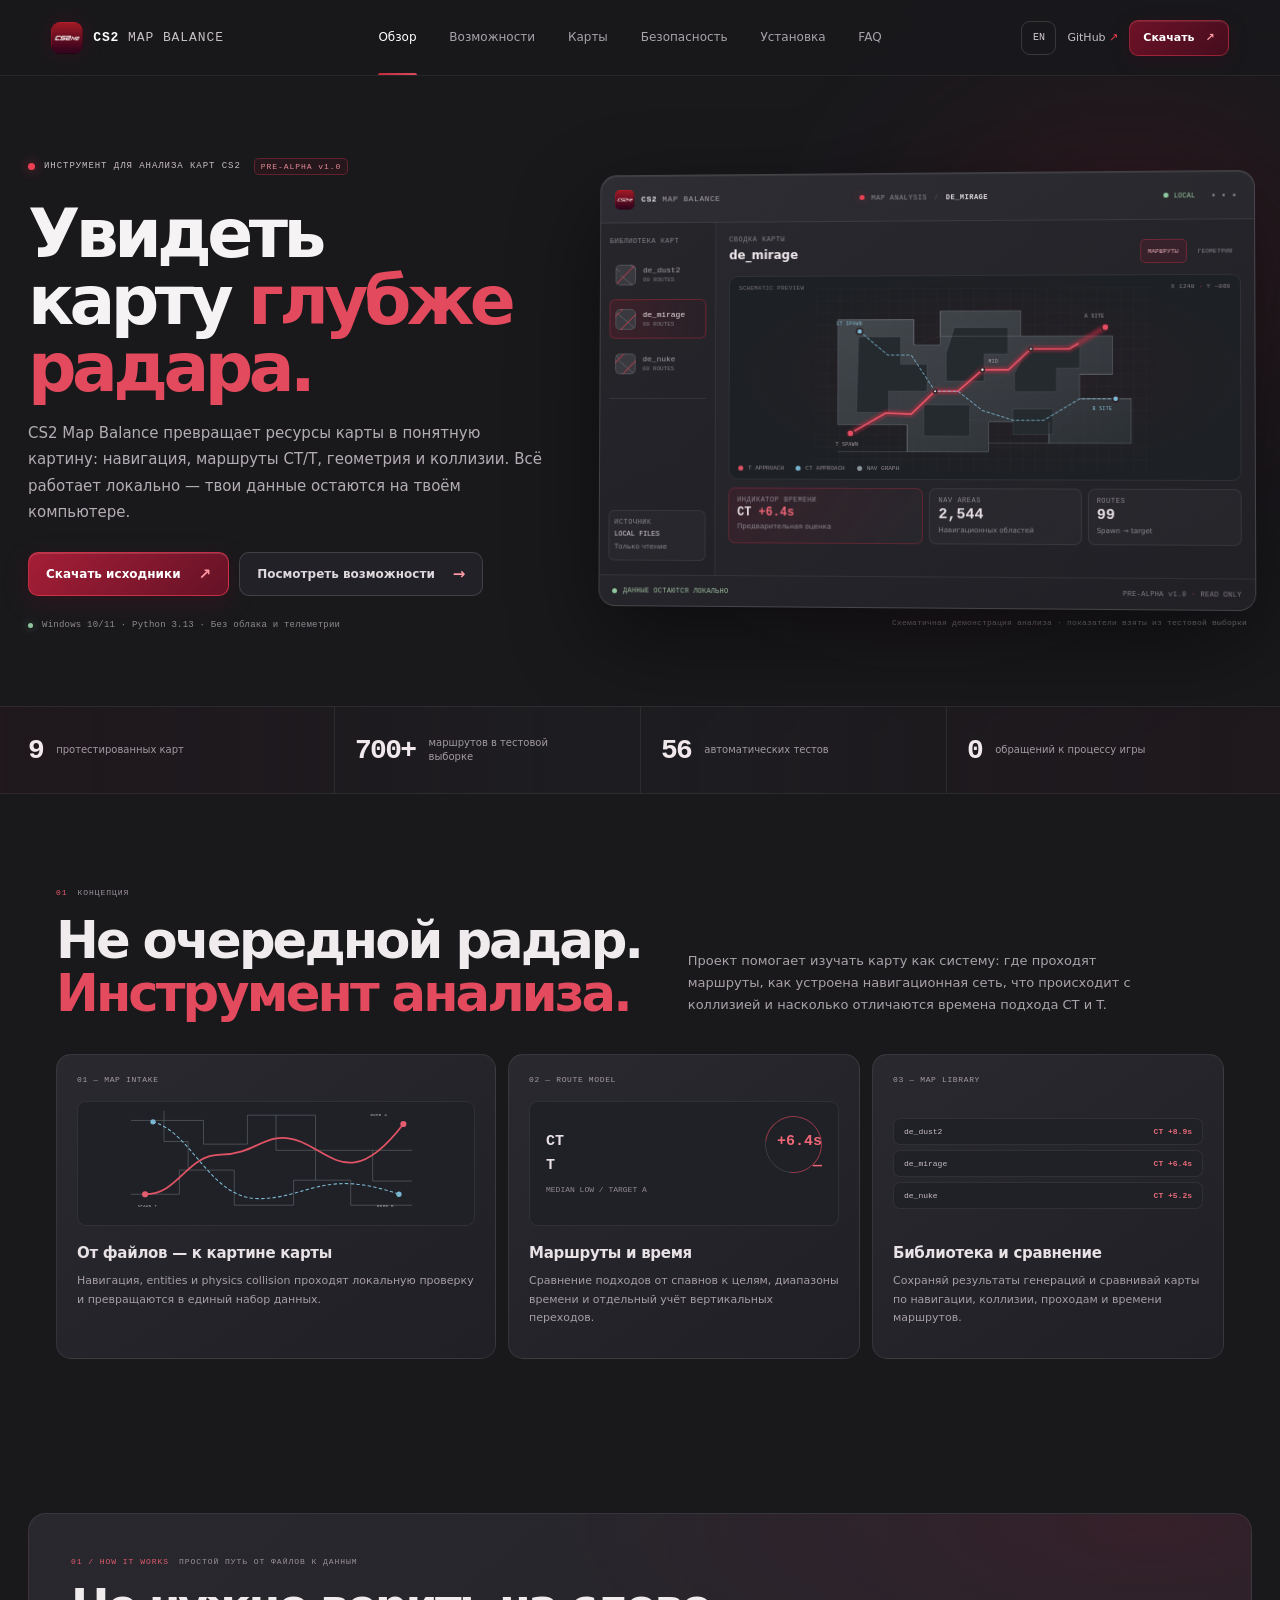
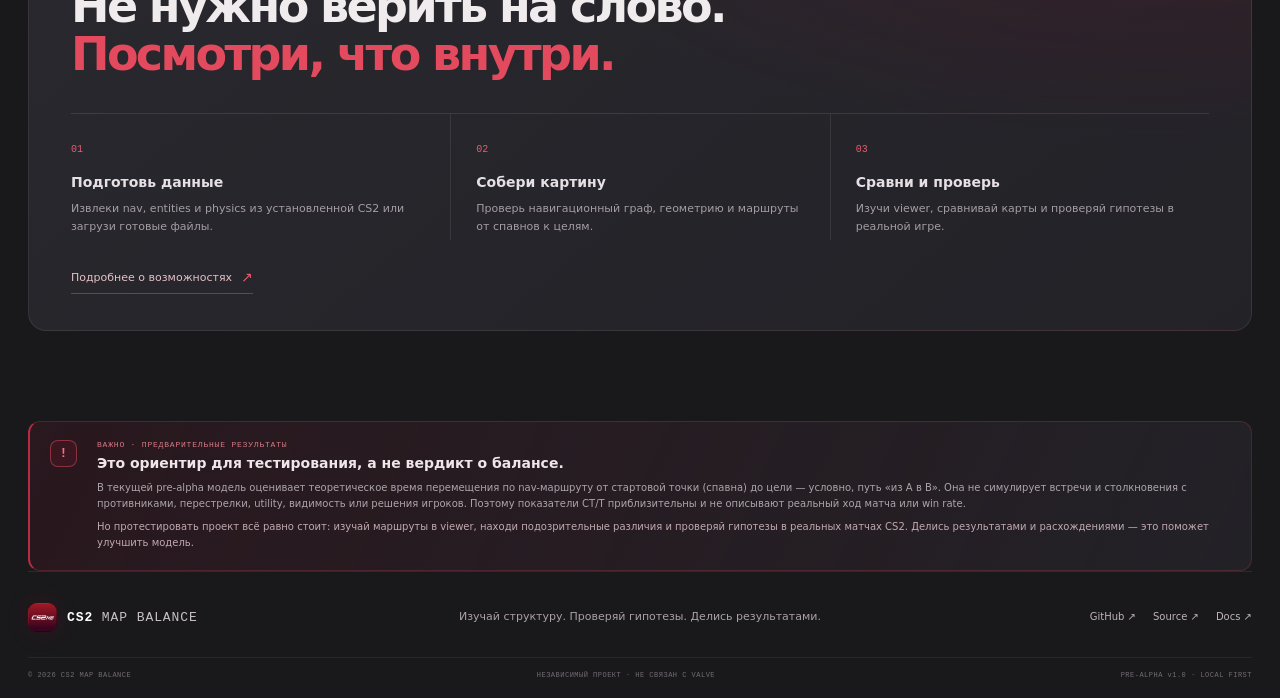
==== index.html @ 270bf3cf "docs: align website copy with public pre-alpha baseline" ====
<!doctype html>
<html lang="ru">
<head>
  <meta charset="utf-8">
  <meta name="viewport" content="width=device-width, initial-scale=1">
  <meta name="theme-color" content="#19191c">
  <meta name="description" content="CS2 Map Balance — a local Counter-Strike 2 map analysis tool for navigation, routes, geometry and collision inspection.">
  <meta property="og:type" content="website">
  <meta property="og:title" content="CS2 Map Balance — Map Analysis Toolkit">
  <meta property="og:description" content="Understand Counter-Strike 2 maps through navigation, route timing and geometry. Local-first, read-only analysis.">
  <meta property="og:image" content="docs/assets/banner.svg">
  <title>CS2 Map Balance — Map Analysis Toolkit</title>
  <link rel="icon" href="logo.png" type="image/png">
  <link rel="apple-touch-icon" href="logo.png">
  <link rel="stylesheet" href="site.css">
  <script src="site.js" defer></script>
</head>
<body>
  <div class="site-shell">
    <header class="site-header">
      <a class="brand" href="#overview" aria-label="CS2 Map Balance home" data-page="overview">
        <img src="logo.png" alt="" width="34" height="34">
        <span>CS2 <b>MAP BALANCE</b></span>
      </a>
      <nav class="primary-nav" role="tablist" aria-label="Project pages">
        <button class="nav-tab is-active" type="button" role="tab" aria-selected="true" aria-controls="page-overview" data-page="overview" data-ru="Обзор" data-en="Overview">Обзор</button>
        <button class="nav-tab" type="button" role="tab" aria-selected="false" aria-controls="page-features" data-page="features" data-ru="Возможности" data-en="Features">Возможности</button>
        <button class="nav-tab" type="button" role="tab" aria-selected="false" aria-controls="page-maps" data-page="maps" data-ru="Карты" data-en="Maps">Карты</button>
        <button class="nav-tab" type="button" role="tab" aria-selected="false" aria-controls="page-safety" data-page="safety" data-ru="Безопасность" data-en="Safety">Безопасность</button>
        <button class="nav-tab" type="button" role="tab" aria-selected="false" aria-controls="page-setup" data-page="setup" data-ru="Установка" data-en="Setup">Установка</button>
        <button class="nav-tab" type="button" role="tab" aria-selected="false" aria-controls="page-faq" data-page="faq">FAQ</button>
      </nav>
      <div class="header-actions">
        <button class="language-button" id="language-toggle" type="button" aria-label="Switch language">EN</button>
        <a class="github-button" href="https://github.com/Shtoblam/cs2mb-tool" target="_blank" rel="noopener" aria-label="Open GitHub repository">GitHub <span>↗</span></a>
        <a class="header-download" href="https://github.com/Shtoblam/cs2mb-tool/archive/refs/heads/main.zip" target="_blank" rel="noopener"><span data-ru="Скачать" data-en="Download">Скачать</span><span>↗</span></a>
      </div>
    </header>

    <main id="main-content">
      <div class="page-view is-active" id="page-overview" data-page-panel="overview" aria-hidden="false">
        
<section class="hero-section">
  <div class="hero-copy">
    <div class="eyebrow"><span class="eyebrow-mark"></span><span data-ru="ИНСТРУМЕНТ ДЛЯ АНАЛИЗА КАРТ CS2" data-en="COUNTER-STRIKE 2 MAP ANALYSIS TOOL">ИНСТРУМЕНТ ДЛЯ АНАЛИЗА КАРТ CS2</span><span class="eyebrow-version">PRE-ALPHA v1.0</span></div>
    <h1 data-ru="Увидеть карту <em>глубже радара.</em>" data-en="See the map <em>beyond the radar.</em>">Увидеть карту <em>глубже радара.</em></h1>
    <p class="hero-description" data-ru="CS2 Map Balance превращает ресурсы карты в понятную картину: навигация, маршруты CT/T, геометрия и коллизии. Всё работает локально — твои данные остаются на твоём компьютере." data-en="CS2 Map Balance turns map resources into a clearer picture of navigation, CT/T routes, geometry and collision. It runs locally — your data stays on your machine.">CS2 Map Balance превращает ресурсы карты в понятную картину: навигация, маршруты CT/T, геометрия и коллизии. Всё работает локально — твои данные остаются на твоём компьютере.</p>
    <div class="hero-actions">
      <a class="button button-primary" href="https://github.com/Shtoblam/cs2mb-tool/archive/refs/heads/main.zip" target="_blank" rel="noopener"><span data-ru="Скачать исходники" data-en="Get source">Скачать исходники</span><span class="button-arrow">↗</span></a>
      <button class="button button-secondary" type="button" data-page="features"><span data-ru="Посмотреть возможности" data-en="Explore the product">Посмотреть возможности</span><span class="button-arrow">→</span></button>
    </div>
    <div class="hero-footnote"><span class="hero-footnote-dot"></span><span data-ru="Windows 10/11 · Python 3.13 · Без облака и телеметрии" data-en="Windows 10/11 · Python 3.13 · No cloud or telemetry">Windows 10/11 · Python 3.13 · Без облака и телеметрии</span></div>
  </div>

  <div class="hero-visual">
    <div class="visual-glow"></div>
    <div class="product-window">
      <div class="product-window-header">
        <div class="window-brand"><img src="logo.png" alt="" width="22" height="22"><span>CS2 <b>MAP BALANCE</b></span></div>
        <div class="window-path"><span class="window-path-dot"></span> MAP ANALYSIS <span class="window-path-slash">/</span> <b id="demo-map-name">DE_MIRAGE</b></div>
        <div class="window-header-right"><span class="window-status"><i></i> LOCAL</span><span class="window-header-menu">···</span></div>
      </div>
      <div class="product-window-body">
        <aside class="preview-sidebar">
          <div class="preview-label" data-ru="БИБЛИОТЕКА КАРТ" data-en="MAP LIBRARY">БИБЛИОТЕКА КАРТ</div>
          <div class="preview-map-list">
            <button class="preview-map" type="button" data-demo-map="dust2"><span class="map-thumb map-thumb-dust"></span><span><b>de_dust2</b><small>90 ROUTES</small></span></button>
            <button class="preview-map is-active" type="button" data-demo-map="mirage"><span class="map-thumb map-thumb-mirage"></span><span><b>de_mirage</b><small>99 ROUTES</small></span></button>
            <button class="preview-map" type="button" data-demo-map="nuke"><span class="map-thumb map-thumb-nuke"></span><span><b>de_nuke</b><small>80 ROUTES</small></span></button>
          </div>
          <div class="preview-sidebar-rule"></div>
          <div class="preview-sidebar-info"><span class="preview-label" data-ru="ИСТОЧНИК" data-en="SOURCE">ИСТОЧНИК</span><b>LOCAL FILES</b><small data-ru="Только чтение" data-en="Read only">Только чтение</small></div>
        </aside>
        <div class="preview-main">
          <div class="preview-main-top">
            <div><span class="preview-overline" data-ru="СВОДКА КАРТЫ" data-en="MAP OVERVIEW">СВОДКА КАРТЫ</span><b id="demo-map-title">de_mirage</b></div>
            <div class="preview-tabs" role="tablist" aria-label="Preview modes">
              <button type="button" class="preview-tab is-active" role="tab" aria-selected="true" aria-controls="demo-map-stage" data-demo-view="routes" aria-pressed="true" data-ru="МАРШРУТЫ" data-en="ROUTES">МАРШРУТЫ</button>
              <button type="button" class="preview-tab" role="tab" aria-selected="false" aria-controls="demo-map-stage" data-demo-view="geometry" aria-pressed="false" data-ru="ГЕОМЕТРИЯ" data-en="GEOMETRY">ГЕОМЕТРИЯ</button>
            </div>
          </div>
          <div class="map-preview-stage" id="demo-map-stage">
            <div class="map-preview-caption"><span>SCHEMATIC PREVIEW</span><span class="map-preview-coords">X 1240 <i>·</i> Y −860</span></div>
            <svg class="map-preview-svg" viewBox="0 0 660 360" role="img" aria-label="Illustrative top-down map route diagram">
              <defs>
                <pattern id="map-grid" width="24" height="24" patternUnits="userSpaceOnUse"><path d="M24 0H0V24" fill="none" stroke="#8b9397" stroke-opacity=".13" stroke-width="1"/></pattern>
                <linearGradient id="map-zone" x1="0" y1="0" x2="1" y2="1"><stop offset="0" stop-color="#535b60" stop-opacity=".68"/><stop offset="1" stop-color="#30363b" stop-opacity=".7"/></linearGradient>
                <filter id="route-soft"><feGaussianBlur stdDeviation="3.5"/></filter>
              </defs>
              <rect width="660" height="360" fill="url(#map-grid)"/>
              <g class="map-geometry">
                <path d="M45 62H195V112H247V45H405V95H584V170H520V218H620V305H460V263H342V322H182V269H45Z" fill="url(#map-zone)" stroke="#778187" stroke-opacity=".55" stroke-width="1.4"/>
                <path d="M86 96H169V150H221V203H145V245H82Z M275 78H380V130H333V183H259V128Z M420 115H520V158H475V204H393V168Z M215 230H305V291H215Z M390 238H468V288H390Z" fill="#242a2e" stroke="#7c858a" stroke-opacity=".35"/>
                <path d="M45 62H195V112 M247 45V95H405 M520 170H584 M520 218H620 M460 263V305H342 M182 269V322H45" fill="none" stroke="#a3adb1" stroke-opacity=".22" stroke-width="2"/>
                <path d="M195 112L247 95M221 203L259 183M333 183L393 168M305 260L390 260M468 288L520 218" fill="none" stroke="#b0b8bc" stroke-opacity=".2" stroke-dasharray="3 5"/>
              </g>
              <g class="map-nav-lines">
                <path d="M70 286L140 246L190 248L237 203L282 203L330 161L381 161L425 120L500 120L570 78" fill="none" stroke="#e2e6e7" stroke-opacity=".18" stroke-width="1.3" stroke-dasharray="2 6"/>
                <path d="M88 85L144 132L190 132L237 203L282 203L330 241L390 260L450 260L520 218L590 218" fill="none" stroke="#e2e6e7" stroke-opacity=".18" stroke-width="1.3" stroke-dasharray="2 6"/>
              </g>
              <g class="map-routes">
                <path class="route-halo" d="M70 286L140 246L190 248L237 203L282 203L330 161L381 161L425 120L500 120L570 78" filter="url(#route-soft)"/>
                <path class="route-main" d="M70 286L140 246L190 248L237 203L282 203L330 161L381 161L425 120L500 120L570 78"/>
                <path class="route-secondary" d="M88 85L144 132L190 132L237 203L282 203L330 241L390 260L450 260L520 218L590 218"/>
              </g>
              <g class="map-nodes">
                <circle cx="70" cy="286" r="7"/><circle cx="570" cy="78" r="7"/><circle cx="88" cy="85" r="6" class="node-blue"/><circle cx="590" cy="218" r="6" class="node-blue"/>
                <circle cx="330" cy="161" r="4" class="node-center"/><circle cx="237" cy="203" r="3.5" class="node-center"/><circle cx="425" cy="120" r="3.5" class="node-center"/>
              </g>
              <g class="map-labels">
                <text x="41" y="311">T SPAWN</text><text x="530" y="59">A SITE</text><text x="42" y="72" class="label-blue">CT SPAWN</text><text x="545" y="241" class="label-blue">B SITE</text><text x="342" y="147">MID</text>
              </g>
            </svg>
            <div class="map-legend"><span><i class="legend-red"></i>T APPROACH</span><span><i class="legend-blue"></i>CT APPROACH</span><span><i class="legend-grey"></i>NAV GRAPH</span></div>
          </div>
          <div class="preview-metrics" id="demo-preview-metrics">
            <div class="preview-metric primary-metric"><span class="preview-label" data-ru="ИНДИКАТОР ВРЕМЕНИ" data-en="ROUTE-TIME INDICATOR">ИНДИКАТОР ВРЕМЕНИ</span><b id="demo-metric-primary">CT <strong>+6.4s</strong></b><small data-ru="Предварительная оценка" data-en="Preliminary estimate">Предварительная оценка</small></div>
            <div class="preview-metric"><span class="preview-label">NAV AREAS</span><b id="demo-metric-areas">2,544</b><small data-ru="Навигационных областей" data-en="Navigation areas">Навигационных областей</small></div>
            <div class="preview-metric"><span class="preview-label">ROUTES</span><b id="demo-metric-routes">99</b><small data-ru="Spawn → target" data-en="Spawn → target">Spawn → target</small></div>
          </div>
        </div>
      </div>
      <div class="product-window-footer"><span><i class="footer-ready-dot"></i><span data-ru="ДАННЫЕ ОСТАЮТСЯ ЛОКАЛЬНО" data-en="DATA STAYS ON YOUR MACHINE">ДАННЫЕ ОСТАЮТСЯ ЛОКАЛЬНО</span></span><span>PRE-ALPHA v1.0 <b>·</b> READ ONLY</span></div>
    </div>
    <div class="preview-caption" data-ru="Схематичная демонстрация анализа · показатели взяты из тестовой выборки" data-en="Illustrative analysis preview · figures taken from the test dataset">Схематичная демонстрация анализа · показатели взяты из тестовой выборки</div>
  </div>
</section>
        <section class="signal-strip">
      <div class="wrap signal-grid">
        <div><strong>9</strong><span data-ru="протестированных карт" data-en="maps tested">протестированных карт</span></div>
        <div><strong>700+</strong><span data-ru="маршрутов в тестовой выборке" data-en="routes in the test set">маршрутов в тестовой выборке</span></div>
        <div><strong>56</strong><span data-ru="автоматических тестов" data-en="automated tests">автоматических тестов в pre-alpha v1.0</span></div>
        <div><strong>0</strong><span data-ru="обращений к процессу игры" data-en="game-process interactions">обращений к процессу игры</span></div>
      </div>
    </section>
        <div class="page-width">
          <section class="section wrap" id="overview">
      <div class="section-kicker"><span>01</span><span data-ru="КОНЦЕПЦИЯ" data-en="THE IDEA">КОНЦЕПЦИЯ</span></div>
      <div class="section-heading">
        <h2 data-ru="Не очередной радар.<br><em>Инструмент анализа.</em>" data-en="Not another radar.<br><em>A map analysis tool.</em>">Не очередной радар.<br><em>Инструмент анализа.</em></h2>
        <p data-ru="Проект помогает изучать карту как систему: где проходят маршруты, как устроена навигационная сеть, что происходит с коллизией и насколько отличаются времена подхода CT и T." data-en="The project treats a map as a system: where routes run, how the navigation graph is structured, what the collision geometry looks like, and how CT and T approach times compare.">Проект помогает изучать карту как систему: где проходят маршруты, как устроена навигационная сеть, что происходит с коллизией и насколько отличаются времена подхода CT и T.</p>
      </div>
      <div class="overview-grid">
        <article class="overview-card overview-large">
          <div class="card-number">01 — MAP INTAKE</div>
          <div class="map-graphic" aria-hidden="true">
            <svg viewBox="0 0 700 280" role="presentation">
              <g class="map-lines"><path d="M20 42H185V96H285V30H440V110H660M20 210H130V155H255V235H390V178H520V235H660M95 20V90H150V155M350 30V110H440V178M570 110V180H660"/></g>
              <path class="route route-orange" d="M52 210 C130 210 145 120 225 120 S330 60 405 90 S525 200 640 50"/>
              <path class="route route-blue" d="M70 45 C160 70 200 220 310 220 S460 150 630 210"/>
              <g class="nodes"><circle cx="52" cy="210" r="7"/><circle cx="640" cy="50" r="7"/><circle cx="70" cy="45" r="6"/><circle cx="630" cy="210" r="6"/></g>
              <g class="map-labels"><text x="35" y="238">SPAWN T</text><text x="565" y="32">BOMB A</text><text x="580" y="240">BOMB B</text></g>
            </svg>
          </div>
          <h3 data-ru="От файлов — к картине карты" data-en="From map files to map intelligence">От файлов — к картине карты</h3>
          <p data-ru="Навигация, entities и physics collision проходят локальную проверку и превращаются в единый набор данных." data-en="Navigation, entities and physics collision are validated locally and turned into one coherent dataset.">Навигация, entities и physics collision проходят локальную проверку и превращаются в единый набор данных.</p>
        </article>
        <article class="overview-card">
          <div class="card-number">02 — ROUTE MODEL</div>
          <div class="metric-art"><span class="metric-line"></span><b>CT <i>+6.4s</i></b><b>T <i>—</i></b><small>MEDIAN LOW / TARGET A</small></div>
          <h3 data-ru="Маршруты и время" data-en="Routes & timing">Маршруты и время</h3>
          <p data-ru="Сравнение подходов от спавнов к целям, диапазоны времени и отдельный учёт вертикальных переходов." data-en="Compare spawn-to-target approaches, timing ranges and vertical transitions separately.">Сравнение подходов от спавнов к целям, диапазоны времени и отдельный учёт вертикальных переходов.</p>
        </article>
        <article class="overview-card">
          <div class="card-number">03 — MAP LIBRARY</div>
          <div class="library-art"><div><span>de_dust2</span><b>CT +8.9s</b></div><div><span>de_mirage</span><b>CT +6.4s</b></div><div><span>de_nuke</span><b>CT +5.2s</b></div></div>
          <h3 data-ru="Библиотека и сравнение" data-en="Library & comparison">Библиотека и сравнение</h3>
          <p data-ru="Сохраняй результаты генераций и сравнивай карты по навигации, коллизии, проходам и времени маршрутов." data-en="Keep generated results and compare maps by navigation, collision, clearances and route timing.">Сохраняй результаты генераций и сравнивай карты по навигации, коллизии, проходам и времени маршрутов.</p>
        </article>
      </div>
    </section>
          <section class="workflow-band">
            <div class="workflow-heading">
              <div class="section-kicker"><span>01 / HOW IT WORKS</span><span data-ru="ПРОСТОЙ ПУТЬ ОТ ФАЙЛОВ К ДАННЫМ" data-en="FROM FILES TO INSIGHT">ПРОСТОЙ ПУТЬ ОТ ФАЙЛОВ К ДАННЫМ</span></div>
              <h2 data-ru="Не нужно верить на слово.<br><em>Посмотри, что внутри.</em>" data-en="No need to take our word for it.<br><em>See what's inside.</em>">Не нужно верить на слово.<br><em>Посмотри, что внутри.</em></h2>
            </div>
            <div class="workflow-steps">
              <article><span>01</span><b data-ru="Подготовь данные" data-en="Prepare data">Подготовь данные</b><p data-ru="Извлеки nav, entities и physics из установленной CS2 или загрузи готовые файлы." data-en="Extract nav, entities and physics from CS2 or upload prepared files.">Извлеки nav, entities и physics из установленной CS2 или загрузи готовые файлы.</p></article>
              <article><span>02</span><b data-ru="Собери картину" data-en="Build the picture">Собери картину</b><p data-ru="Проверь навигационный граф, геометрию и маршруты от спавнов к целям." data-en="Inspect the navigation graph, geometry and spawn-to-target routes.">Проверь навигационный граф, геометрию и маршруты от спавнов к целям.</p></article>
              <article><span>03</span><b data-ru="Сравни и проверь" data-en="Compare and validate">Сравни и проверь</b><p data-ru="Изучи viewer, сравнивай карты и проверяй гипотезы в реальной игре." data-en="Explore the viewer, compare maps and validate hypotheses in actual gameplay.">Изучи viewer, сравнивай карты и проверяй гипотезы в реальной игре.</p></article>
            </div>
            <button type="button" class="inline-link" data-page="features"><span data-ru="Подробнее о возможностях" data-en="Explore the feature set">Подробнее о возможностях</span> <b>↗</b></button>
          </section>
          <section class="notice-wrap" aria-label="Pre-alpha status notice">
    <div class="early-notice">
      <div class="notice-icon" aria-hidden="true">!</div>
      <div class="notice-copy">
        <div class="notice-kicker" data-ru="ВАЖНО · ПРЕДВАРИТЕЛЬНЫЕ РЕЗУЛЬТАТЫ" data-en="IMPORTANT · PRELIMINARY RESULTS">ВАЖНО · ПРЕДВАРИТЕЛЬНЫЕ РЕЗУЛЬТАТЫ</div>
        <h2 class="notice-title" data-ru="Это ориентир для тестирования, а не вердикт о балансе." data-en="A testing reference — not a verdict on map balance.">Это ориентир для тестирования, а не вердикт о балансе.</h2>
        <p class="notice-body" data-ru="В текущей pre-alpha модель оценивает теоретическое время перемещения по nav-маршруту от стартовой точки (спавна) до цели — условно, путь «из A в B». Она не симулирует встречи и столкновения с противниками, перестрелки, utility, видимость или решения игроков. Поэтому показатели CT/T приблизительны и не описывают реальный ход матча или win rate." data-en="In this pre-alpha build, the model estimates theoretical travel time along a navigation route from a starting point (spawn) to a target — essentially, a path from A to B. It does not simulate enemy encounters, firefights, utility, line of sight, or player decisions. CT/T figures are therefore approximate and do not describe actual match flow or win rate.">В текущей pre-alpha модель оценивает теоретическое время перемещения по nav-маршруту от стартовой точки (спавна) до цели — условно, путь «из A в B». Она не симулирует встречи и столкновения с противниками, перестрелки, utility, видимость или решения игроков. Поэтому показатели CT/T приблизительны и не описывают реальный ход матча или win rate.</p>
        <p class="notice-foot" data-ru="Но протестировать проект всё равно стоит: изучай маршруты в viewer, находи подозрительные различия и проверяй гипотезы в реальных матчах CS2. Делись результатами и расхождениями — это поможет улучшить модель." data-en="It is still worth testing: inspect routes in the viewer, look for suspicious differences, and validate hypotheses in real CS2 games. Share results and mismatches to help improve the model.">Но протестировать проект всё равно стоит: изучай маршруты в viewer, находи подозрительные различия и проверяй гипотезы в реальных матчах CS2. Делись результатами и расхождениями — это поможет улучшить модель.</p>
      </div>
    </div>
  </section>
        </div>
      </div>

      <div class="page-view" id="page-features" data-page-panel="features" aria-hidden="true">
        <div class="page-intro page-width">
          <div class="section-kicker"><span>PRODUCT / 02</span><span data-ru="ВОЗМОЖНОСТИ" data-en="CAPABILITIES">ВОЗМОЖНОСТИ</span></div>
          <h1 data-ru="Разбирай карту <em>по слоям.</em>" data-en="Understand a map <em>layer by layer.</em>">Разбирай карту <em>по слоям.</em></h1>
          <p data-ru="Не одна цифра и не красивый вердикт. CS2 Map Balance показывает структуру данных, на которых строится анализ, и помогает добраться до причины различий." data-en="Not a single score or a flashy verdict. CS2 Map Balance exposes the underlying map data and helps you investigate where differences come from.">Не одна цифра и не красивый вердикт. CS2 Map Balance показывает структуру данных, на которых строится анализ, и помогает добраться до причины различий.</p>
        </div>
        <section class="section section-dark" id="features">
      <div class="wrap">
        <div class="section-kicker"><span>02</span><span data-ru="ВОЗМОЖНОСТИ" data-en="CAPABILITIES">ВОЗМОЖНОСТИ</span></div>
        <div class="section-heading">
          <h2 data-ru="Что находится<br><em>под капотом.</em>" data-en="What’s under<br><em>the hood.</em>">Что находится<br><em>под капотом.</em></h2>
          <p data-ru="Pre-alpha v1.0 сфокусирована на измеримых данных карты. Это не симулятор матча и не предсказатель победителя." data-en="Pre-alpha v1.0 focuses on measurable map data. It is not a match simulator or a winner predictor.">Pre-alpha v1.0 сфокусирована на измеримых данных карты. Это не симулятор матча и не предсказатель победителя.</p>
        </div>
        <div class="feature-grid">
          <article class="feature"><span class="feature-icon">⌁</span><div><h3 data-ru="Навигационная сеть" data-en="Navigation graph">Навигационная сеть</h3><p data-ru="Подсчёт nav areas и связей, анализ структуры и построение репрезентативных маршрутов." data-en="Count nav areas and edges, inspect graph structure and build representative routes.">Подсчёт nav areas и связей, анализ структуры и построение репрезентативных маршрутов.</p></div><span class="feature-id">F_01</span></article>
          <article class="feature"><span class="feature-icon">⌖</span><div><h3 data-ru="Маршруты CT / T" data-en="CT / T routes">Маршруты CT / T</h3><p data-ru="Все spawn → target маршруты, шесть основных сценариев, временные диапазоны и слой All routes." data-en="All spawn-to-target routes, six representative scenarios, timing ranges and an All routes layer.">Все spawn → target маршруты, шесть основных сценариев, временные диапазоны и слой All routes.</p></div><span class="feature-id">F_02</span></article>
          <article class="feature"><span class="feature-icon">▧</span><div><h3 data-ru="Геометрия и коллизии" data-en="Geometry & collision">Геометрия и коллизии</h3><p data-ru="Проверка соответствия пола, wall flags, узких мест и низких потолков." data-en="Inspect floor matching, wall flags, narrow passages and low ceilings.">Проверка соответствия пола, wall flags, узких мест и низких потолков.</p></div><span class="feature-id">F_03</span></article>
          <article class="feature"><span class="feature-icon">◫</span><div><h3 data-ru="Сравнение карт" data-en="Map comparison">Сравнение карт</h3><p data-ru="Сводные показатели нескольких карт рядом: areas, edges, collision и время подхода." data-en="Side-by-side summaries across maps: areas, edges, collision and approach timing.">Сводные показатели нескольких карт рядом: areas, edges, collision и время подхода.</p></div><span class="feature-id">F_04</span></article>
          <article class="feature"><span class="feature-icon">◎</span><div><h3 data-ru="Воспроизводимые результаты" data-en="Reproducible output">Воспроизводимые результаты</h3><p data-ru="Manifest с SHA-256, входными данными и отдельным glTF binary sidecar." data-en="A manifest with SHA-256 hashes, input details and the separate glTF binary sidecar.">Manifest с SHA-256, входными данными и отдельным glTF binary sidecar.</p></div><span class="feature-id">F_05</span></article>
          <article class="feature"><span class="feature-icon">⌘</span><div><h3 data-ru="Локальная обработка" data-en="Local processing">Локальная обработка</h3><p data-ru="Данные остаются на компьютере. Viewer генерируется локально и не требует облачного аккаунта." data-en="Data stays on your machine. The viewer is generated locally and requires no cloud account.">Данные остаются на компьютере. Viewer генерируется локально и не требует облачного аккаунта.</p></div><span class="feature-id">F_06</span></article>
        </div>
        <div class="scope-note"><span class="scope-mark">!</span><p><b data-ru="Границы pre-alpha v1.0" data-en="Pre-alpha v1.0 scope">Границы pre-alpha v1.0</b><span data-ru="Это упрощённый расчёт маршрута от спавна до цели, а не симуляция раунда. Пока не моделируются встречи и столкновения с противниками, перестрелки, utility, видимость и решения игроков; CT/T — предварительный индикатор времени, а не вывод о реальном балансе." data-en="This is a simplified spawn-to-target route estimate, not a round simulation. Enemy encounters, firefights, utility, line of sight and player decisions are not modeled; CT/T is a preliminary timing indicator, not a conclusion about real match balance.">Пока нет combat-модели, win-rate prediction, detection/encounter timing или полноценной 3D-визуализации. Вердикт баланса основан только на времени маршрутов.</span></p></div>
      </div>
    </section>
        <div class="page-width feature-story">
          <div class="feature-story-copy">
            <div class="section-kicker"><span>PIPELINE / 03</span><span data-ru="КАК ЭТО УСТРОЕНО" data-en="HOW IT FITS TOGETHER">КАК ЭТО УСТРОЕНО</span></div>
            <h2 data-ru="От исходных файлов<br><em>к проверяемому результату.</em>" data-en="From raw files<br><em>to inspectable results.</em>">От исходных файлов<br><em>к проверяемому результату.</em></h2>
            <p data-ru="Рабочий процесс разделяет подготовку ресурсов, анализ и просмотр. Файлы не отправляются в облако, а результаты можно сохранить и сравнить позже." data-en="The workflow separates resource preparation, analysis and inspection. Files are not sent to the cloud, and results can be saved and compared later.">Рабочий процесс разделяет подготовку ресурсов, анализ и просмотр. Файлы не отправляются в облако, а результаты можно сохранить и сравнить позже.</p>
          </div>
          <div class="pipeline-visual">
            <div class="pipeline-node"><span class="pipeline-icon">01</span><b>MAP FILES</b><small>.nav · entities · physics</small></div>
            <div class="pipeline-connector"><i></i></div>
            <div class="pipeline-node"><span class="pipeline-icon">02</span><b>LOCAL ANALYSIS</b><small>graph · routes · collision</small></div>
            <div class="pipeline-connector"><i></i></div>
            <div class="pipeline-node pipeline-node-highlight"><span class="pipeline-icon">03</span><b>VIEWER + LIBRARY</b><small>inspect · compare · validate</small></div>
          </div>
        </div>
      </div>

      <div class="page-view" id="page-maps" data-page-panel="maps" aria-hidden="true">
        <div class="page-intro page-width">
          <div class="section-kicker"><span>DATASET / 03</span><span data-ru="ТЕСТОВАЯ ВЫБОРКА" data-en="TEST DATASET">ТЕСТОВАЯ ВЫБОРКА</span></div>
          <h1 data-ru="Данные, а не <em>догадки.</em>" data-en="Data, not <em>guesswork.</em>">Данные, а не <em>догадки.</em></h1>
          <p data-ru="Ниже — фактическая тестовая выборка pre-alpha v1.0: навигационные области, связи, качество сопоставления пола, wall flags и число маршрутов." data-en="The pre-alpha v1.0 test batch: navigation areas, graph edges, floor matching, wall flags and route counts.">Ниже — фактическая тестовая выборка pre-alpha v1.0: навигационные области, связи, качество сопоставления пола, wall flags и число маршрутов.</p>
        </div>
        <section class="section wrap" id="maps">
      <div class="section-kicker"><span>03</span><span data-ru="ТЕСТОВАЯ ВЫБОРКА" data-en="TESTED MAPS">ТЕСТОВАЯ ВЫБОРКА</span></div>
      <div class="section-heading">
        <h2 data-ru="Проверено на<br><em>реальных картах.</em>" data-en="Tested on<br><em>real maps.</em>">Проверено на<br><em>реальных картах.</em></h2>
        <p data-ru="В pre-alpha v1.0 проверялись девять карт. Показатель CT/T — эвристика времени маршрута, а не утверждение о соревновательном балансе." data-en="Nine maps were exercised in pre-alpha v1.0. The CT/T figure is a route-time heuristic, not a claim about competitive balance.">В pre-alpha v1.0 проверялись девять карт. Показатель CT/T — эвристика времени маршрута, а не утверждение о соревновательном балансе.</p>
      </div>
      <div class="table-wrap">
        <table>
          <thead><tr><th data-ru="КАРТА" data-en="MAP">КАРТА</th><th>AREAS</th><th>EDGES</th><th>FLOOR MATCH</th><th>WALL FLAGS</th><th>ROUTES</th><th>ROUTE-TIME INDICATOR</th></tr></thead>
          <tbody>
            <tr><td><span class="map-dot"></span>de_dust2</td><td>2,242</td><td>6,275</td><td>98.77%</td><td>2 / 6,091</td><td>90</td><td class="verdict">CT +8.9s</td></tr>
            <tr><td><span class="map-dot"></span>de_nuke</td><td>3,040</td><td>7,676</td><td>99.27%</td><td>0 / 7,334</td><td>80</td><td class="verdict">CT +5.2s</td></tr>
            <tr><td><span class="map-dot"></span>de_train</td><td>2,154</td><td>5,454</td><td>99.39%</td><td>30 / 5,229</td><td>56</td><td class="verdict">CT +10.5s</td></tr>
            <tr><td><span class="map-dot"></span>de_vertigo</td><td>2,105</td><td>5,321</td><td>99.45%</td><td>4 / 5,131</td><td>60</td><td class="verdict">CT +7.0s</td></tr>
            <tr><td><span class="map-dot"></span>de_mirage</td><td>2,544</td><td>6,381</td><td>99.06%</td><td>4 / 6,069</td><td>99</td><td class="verdict">CT +6.4s</td></tr>
            <tr><td><span class="map-dot"></span>de_inferno</td><td>2,738</td><td>7,068</td><td>99.54%</td><td>2 / 6,922</td><td>120</td><td class="verdict">CT +8.0s</td></tr>
            <tr><td><span class="map-dot"></span>de_ancient</td><td>1,969</td><td>5,085</td><td>98.73%</td><td>0 / 5,009</td><td>72</td><td class="verdict">CT +8.5s</td></tr>
            <tr><td><span class="map-dot"></span>de_anubis</td><td>2,633</td><td>6,877</td><td>97.34%</td><td>2 / 6,750</td><td>96</td><td class="verdict">CT +7.3s</td></tr>
            <tr><td><span class="map-dot"></span>de_overpass</td><td>3,938</td><td>10,016</td><td>97.71%</td><td>0 / 9,859</td><td>88</td><td class="verdict">CT +14.0s</td></tr>
          </tbody>
        </table>
      </div>
      <p class="table-footnote" data-ru="Примечание: full clearance запускался для Dust2 и Nuke; остальные карты в этой выборке проходили с Skip clearance. CT +Ns — упрощённая оценка времени подхода по маршруту от спавна к цели. Она не учитывает встречи с противниками, перестрелки, utility, видимость и решения игроков; это не прогноз win rate и не доказательство преимущества стороны." data-en="Note: full clearance ran on Dust2 and Nuke; the remaining maps in this batch used Skip clearance. CT +Ns is a simplified spawn-to-target route-time estimate. It does not account for enemy encounters, firefights, utility, line of sight or player decisions; it is neither a win-rate prediction nor proof of a side advantage.">Примечание: full clearance запускался для Dust2 и Nuke; остальные карты в этой выборке проходили с Skip clearance. CT +Ns — медианная разница нижней оценки времени маршрута по общим целям. Это не прогноз win rate.</p>
    </section>
      </div>

      <div class="page-view" id="page-safety" data-page-panel="safety" aria-hidden="true">
        <div class="page-intro page-width">
          <div class="section-kicker"><span>TRUST / 04</span><span data-ru="ПРИВАТНОСТЬ И БЕЗОПАСНОСТЬ" data-en="PRIVACY & SAFETY">ПРИВАТНОСТЬ И БЕЗОПАСНОСТЬ</span></div>
          <h1 data-ru="Локально по замыслу.<br><em>Прозрачно по коду.</em>" data-en="Local by design.<br><em>Transparent by code.</em>">Локально по замыслу.<br><em>Прозрачно по коду.</em></h1>
          <p data-ru="Приложение анализирует файлы карты, а не игровой процесс. Ниже — границы текущей реализации и ссылка на подробный аудит." data-en="The application analyzes map files, not live gameplay. Here are the boundaries of the current implementation and a link to the full audit.">Приложение анализирует файлы карты, а не игровой процесс. Ниже — границы текущей реализации и ссылка на подробный аудит.</p>
        </div>
        <section class="section section-dark" id="safety">
      <div class="wrap safety-layout">
        <div>
          <div class="section-kicker"><span>04</span><span data-ru="ПРИВАТНОСТЬ И БЕЗОПАСНОСТЬ" data-en="PRIVACY & SAFETY">ПРИВАТНОСТЬ И БЕЗОПАСНОСТЬ</span></div>
          <h2 data-ru="Твой компьютер.<br><em>Твои файлы.</em>" data-en="Your machine.<br><em>Your files.</em>">Твой компьютер.<br><em>Твои файлы.</em></h2>
          <p data-ru="CS2 Map Balance — локальный анализатор файлов, а не модификация игры. Он не подключается к процессу CS2 и не взаимодействует с матчами или античитом." data-en="CS2 Map Balance is a local file analyzer, not a game modification. It does not attach to the CS2 process or interact with matches or anti-cheat.">CS2 Map Balance — локальный анализатор файлов, а не модификация игры. Он не подключается к процессу CS2 и не взаимодействует с матчами или античитом.</p>
          <a class="text-link" href="docs/SECURITY.ru.md" data-ru="Читать полный аудит безопасности ↗" data-en="Read the full security audit ↗">Читать полный аудит безопасности ↗</a>
        </div>
        <div class="safety-panel">
          <div class="safety-row"><span class="check">✓</span><span data-ru="Локальная обработка файлов" data-en="Local file processing">Локальная обработка файлов</span><b>YES</b></div>
          <div class="safety-row"><span class="check">✓</span><span data-ru="Чтение памяти игры" data-en="Game memory access">Чтение памяти игры</span><b>NO</b></div>
          <div class="safety-row"><span class="check">✓</span><span data-ru="Инъекции, хуки и оверлеи" data-en="Injection, hooks or overlays">Инъекции, хуки и оверлеи</span><b>NO</b></div>
          <div class="safety-row"><span class="check">✓</span><span data-ru="Телеметрия и отправка файлов" data-en="Telemetry or file uploads">Телеметрия и отправка файлов</span><b>NO</b></div>
          <div class="safety-row"><span class="check">✓</span><span data-ru="Изменение файлов CS2" data-en="Modifying CS2 files">Изменение файлов CS2</span><b>NO</b></div>
          <div class="safety-caption" data-ru="Результат аудита текущего кода. Это не гарантия будущих решений Valve." data-en="Audit result for the current code. This is not a guarantee of future Valve policy.">Результат аудита текущего кода. Это не гарантия будущих решений Valve.</div>
        </div>
      </div>
    </section>
        <div class="page-width safety-details">
          <a href="docs/SECURITY.ru.md" data-href-ru="docs/SECURITY.ru.md" data-href-en="docs/SECURITY.md" class="button button-secondary"><span data-ru="Полный аудит безопасности" data-en="Full security audit">Полный аудит безопасности</span><span>↗</span></a>
          <p data-ru="Аудит описывает текущий код. Он не является гарантией будущих решений Valve или заменой осторожного использования сторонних инструментов." data-en="The audit describes the current code. It is not a guarantee of future Valve policy or a substitute for careful use of third-party tools.">Аудит описывает текущий код. Он не является гарантией будущих решений Valve или заменой осторожного использования сторонних инструментов.</p>
        </div>
      </div>

      <div class="page-view" id="page-setup" data-page-panel="setup" aria-hidden="true">
        <div class="page-intro page-width">
          <div class="section-kicker"><span>GET STARTED / 05</span><span data-ru="НАЧАТЬ РАБОТУ" data-en="GET STARTED">НАЧАТЬ РАБОТУ</span></div>
          <h1 data-ru="Первый viewer — <em>без лишнего.</em>" data-en="Your first viewer, <em>without the fuss.</em>">Первый viewer — <em>без лишнего.</em></h1>
          <p data-ru="Подготовь среду, запусти локальный сервер и передай программе данные карты. В основном runtime не требуется устанавливать зависимости через pip." data-en="Prepare the environment, start the local server and provide map resources. The core runtime does not require pip dependencies.">Подготовь среду, запусти локальный сервер и передай программе данные карты. В основном runtime не требуется устанавливать зависимости через pip.</p>
        </div>
        <section class="section wrap" id="start">
      <div class="section-kicker"><span>05</span><span data-ru="НАЧАТЬ РАБОТУ" data-en="GET STARTED">НАЧАТЬ РАБОТУ</span></div>
      <div class="section-heading">
        <h2 data-ru="От установки<br><em>до первого viewer.</em>" data-en="From setup<br><em>to your first viewer.</em>">От установки<br><em>до первого viewer.</em></h2>
        <p data-ru="Pre-alpha v1.0 рассчитана на Windows 10/11 x64. Основной runtime использует стандартную библиотеку Python — pip install не нужен." data-en="Pre-alpha v1.0 targets Windows 10/11 x64. The core runtime uses the Python standard library — no pip install required.">Pre-alpha v1.0 рассчитана на Windows 10/11 x64. Основной runtime использует стандартную библиотеку Python — pip install не нужен.</p>
      </div>
      <div class="steps">
        <article><span>01</span><h3 data-ru="Подготовь среду" data-en="Prepare the environment">Подготовь среду</h3><p data-ru="Установи Python 3.13 x64 и скачай архив проекта." data-en="Install Python 3.13 x64 and download the project archive.">Установи Python 3.13 x64 и скачай архив проекта.</p></article>
        <article><span>02</span><h3 data-ru="Запусти локальный сервер" data-en="Start the local server">Запусти локальный сервер</h3><p data-ru="В корне проекта выполни команду запуска и открой 127.0.0.1:8765." data-en="Run the start command from the project folder and open 127.0.0.1:8765.">В корне проекта выполни команду запуска и открой 127.0.0.1:8765.</p></article>
        <article><span>03</span><h3 data-ru="Добавь данные карты" data-en="Add map data">Добавь данные карты</h3><p data-ru="Используй авто-подготовку из CS2 или загрузи nav, entities, glTF и bin." data-en="Use automatic extraction from CS2 or upload nav, entities, glTF and bin files.">Используй авто-подготовку из CS2 или загрузи nav, entities, glTF и bin.</p></article>
        <article><span>04</span><h3 data-ru="Изучи результат" data-en="Explore the result">Изучи результат</h3><p data-ru="Открой viewer, проверь маршруты и сравни карту с другими генерациями." data-en="Open the viewer, inspect routes and compare the map with other generated results.">Открой viewer, проверь маршруты и сравни карту с другими генерациями.</p></article>
      </div>
      <div class="requirements">
        <div><span data-ru="СИСТЕМА" data-en="SYSTEM">СИСТЕМА</span><b>Windows 10/11 · x64</b></div>
        <div><span>RUNTIME</span><b>Python 3.13 x64</b></div>
        <div><span data-ru="ДОПОЛНИТЕЛЬНО" data-en="OPTIONAL">ДОПОЛНИТЕЛЬНО</span><b>Source2Viewer-CLI 20.1</b></div>
      </div>
      <div class="download-panel">
        <div><span class="download-kicker">CS2 MAP BALANCE / PRE-ALPHA v1.0</span><h3 data-ru="Готов изучить свою карту?" data-en="Ready to inspect a map?">Готов изучить свою карту?</h3><p data-ru="Скачай актуальный архив исходников и открой инструкцию по установке." data-en="Get the latest source archive and follow the installation guide.">Начни с релиза и подробного руководства по установке.</p></div>
        <div class="download-actions"><a class="button button-primary" href="https://github.com/Shtoblam/cs2mb-tool/archive/refs/heads/main.zip" target="_blank" rel="noopener" data-ru="Скачать исходники ↗" data-en="Download source ↗">Скачать исходники ↗</a><a class="button button-ghost" href="README.ru.md" data-href-ru="README.ru.md" data-href-en="README.md" data-ru="Инструкция ↗" data-en="Documentation ↗">Инструкция ↗</a></div>
      </div>
    </section>
        <div class="page-width install-preview">
          <div class="install-preview-copy"><span class="section-kicker">IN-APP GUIDE / 06</span><h2 data-ru="Инструкция находится и внутри приложения." data-en="The guide is also built into the app.">Инструкция находится и внутри приложения.</h2><p data-ru="В приложении есть пошаговый onboarding: Python, запуск сервера, Source2Viewer-CLI и подготовка первой карты." data-en="The app includes step-by-step onboarding for Python, server startup, Source2Viewer-CLI and preparing your first map.">В приложении есть пошаговый onboarding: Python, запуск сервера, Source2Viewer-CLI и подготовка первой карты.</p><a class="inline-link" href="README.ru.md" data-href-ru="README.ru.md" data-href-en="README.md"><span data-ru="Открыть полное руководство" data-en="Open the full guide">Открыть полное руководство</span> <b>↗</b></a></div>
          <a class="install-preview-image" href="docs/assets/app-tutorial.png" target="_blank" rel="noopener"><img src="docs/assets/app-tutorial.png" alt="CS2 Map Balance in-app installation guide screenshot"><span data-ru="ОТКРЫТЬ СКРИНШОТ ↗" data-en="OPEN SCREENSHOT ↗">ОТКРЫТЬ СКРИНШОТ ↗</span></a>
        </div>
      </div>

      <div class="page-view" id="page-faq" data-page-panel="faq" aria-hidden="true">
        <div class="page-intro page-width">
          <div class="section-kicker"><span>HELP / 06</span><span>FAQ</span></div>
          <h1 data-ru="Вопросы, которые <em>важно задать.</em>" data-en="The questions worth <em>asking.</em>">Вопросы, которые <em>важно задать.</em></h1>
          <p data-ru="О точности оценок, безопасной работе с файлами CS2 и текущих ограничениях alpha." data-en="About estimate accuracy, safe handling of CS2 files and the current pre-alpha limitations.">О точности оценок, безопасной работе с файлами CS2 и текущих ограничениях alpha.</p>
        </div>
        <section class="faq-section">
      <div class="wrap faq-layout">
        <div><div class="section-kicker"><span>06</span><span>FAQ</span></div><h2 data-ru="Коротко<br><em>о главном.</em>" data-en="The essentials<br><em>at a glance.</em>">Коротко<br><em>о главном.</em></h2></div>
        <div class="faq-list">
          <details><summary data-ru="Это мод или чит для CS2?" data-en="Is this a CS2 mod or cheat?">Это мод или чит для CS2?</summary><p data-ru="Нет. Программа анализирует файлы карты локально и не взаимодействует с игровым процессом, памятью или матчами." data-en="No. It analyzes map files locally and does not interact with gameplay, process memory or matches.">Нет. Программа анализирует файлы карты локально и не взаимодействует с игровым процессом, памятью или матчами.</p></details>
          <details><summary data-ru="Нужно ли запускать CS2 вместе с программой?" data-en="Does CS2 need to run alongside it?">Нужно ли запускать CS2 вместе с программой?</summary><p data-ru="Нет. Для автоматического извлечения рекомендуется закрыть CS2, чтобы VPK не был заблокирован." data-en="No. For automatic extraction, close CS2 so the VPK is not locked.">Нет. Для автоматического извлечения рекомендуется закрыть CS2, чтобы VPK не был заблокирован.</p></details>
          <details><summary data-ru="Что означает CT +8.9s?" data-en="What does CT +8.9s mean?">Что означает CT +8.9s?</summary><p data-ru="Это time-only эвристика: медианное преимущество CT по нижней оценке времени маршрута к общим целям. Она не учитывает перестрелки, utility, win rate или поведение игроков." data-en="It is a time-only heuristic: the median CT advantage in low route-time estimates to common targets. It does not account for fights, utility, win rate or player behavior.">Это time-only эвристика: медианное преимущество CT по нижней оценке времени маршрута к общим целям. Она не учитывает перестрелки, utility, win rate или поведение игроков.</p></details>
          <details><summary data-ru="Можно ли считать CT +8.9s доказательством преимущества CT?" data-en="Does CT +8.9s prove that CT has an advantage?">Можно ли считать CT +8.9s доказательством преимущества CT?</summary><p data-ru="Нет. Это только предварительная оценка времени маршрута от спавна к цели. Она не симулирует встречи с противниками, перестрелки, utility и поведение игроков. Проверяй такие гипотезы в реальных матчах." data-en="No. It is only a preliminary spawn-to-target route-time estimate. It does not simulate enemy encounters, firefights, utility or player behavior. Validate such hypotheses in real matches.">Нет. Это только предварительная оценка времени маршрута от спавна к цели. Она не симулирует встречи с противниками, перестрелки, utility и поведение игроков. Проверяй такие гипотезы в реальных матчах.</p></details>
          <details><summary data-ru="Обязательно ли устанавливать Source2Viewer-CLI?" data-en="Is Source2Viewer-CLI required?">Обязательно ли устанавливать Source2Viewer-CLI?</summary><p data-ru="Только для автоматического экспорта collision из CS2. В режиме загрузки можно предоставить готовые glTF и .bin." data-en="Only for automatic collision export from CS2. In upload mode, you can provide ready-made glTF and .bin files.">Только для автоматического экспорта collision из CS2. В режиме загрузки можно предоставить готовые glTF и .bin.</p></details>
          <details><summary data-ru="Где посмотреть исходный код?" data-en="Where can I find the source code?">Где посмотреть исходный код?</summary><p data-ru="В публичном GitHub-репозитории проекта. Там же доступны релизы, документация, тесты и отчёты." data-en="In the project's public GitHub repository. Source code, documentation, tests and reports are available there too.">В публичном GitHub-репозитории проекта. Там же доступны релизы, документация, тесты и отчёты.</p></details>
        </div>
      </div>
    </section>
      </div>
    </main>

    <footer class="site-footer">
      <div class="footer-top">
        <a class="brand footer-brand" href="#overview" data-page="overview"><img src="logo.png" alt="" width="30" height="30"><span>CS2 <b>MAP BALANCE</b></span></a>
        <p data-ru="Изучай структуру. Проверяй гипотезы. Делись результатами." data-en="Explore the structure. Test your hypotheses. Share what you find.">Изучай структуру. Проверяй гипотезы. Делись результатами.</p>
        <div class="footer-links"><a href="https://github.com/Shtoblam/cs2mb-tool" target="_blank" rel="noopener">GitHub ↗</a><a href="https://github.com/Shtoblam/cs2mb-tool/archive/refs/heads/main.zip" target="_blank" rel="noopener">Source ↗</a><a href="README.ru.md" data-href-ru="README.ru.md" data-href-en="README.md">Docs ↗</a></div>
      </div>
      <div class="footer-bottom"><span>© 2026 CS2 MAP BALANCE</span><span data-ru="НЕЗАВИСИМЫЙ ПРОЕКТ · НЕ СВЯЗАН С VALVE" data-en="INDEPENDENT PROJECT · NOT AFFILIATED WITH VALVE">НЕЗАВИСИМЫЙ ПРОЕКТ · НЕ СВЯЗАН С VALVE</span><span>PRE-ALPHA v1.0 · LOCAL FIRST</span></div>
    </footer>
  </div>
</body>
</html>
---- site.css ----
:root {
  color-scheme: dark;
  --bg: #19191c;
  --bg-raised: #202024;
  --surface: #242429;
  --surface-soft: #2a2a30;
  --surface-hover: #303036;
  --line: rgba(255,255,255,.09);
  --line-strong: rgba(255,255,255,.14);
  --text: #f2eff0;
  --muted: #b3adb2;
  --dim: #827c83;
  --brand-red: #c72a3b;
  --brand-red-bright: #ed4052;
  --brand-burgundy: #71162b;
  --brand-deep: #350018;
  --blue: #79b6d1;
  --green: #8cc39b;
  --radius: 18px;
  --page: 1240px;
  --sans: Inter, "Segoe UI", system-ui, -apple-system, BlinkMacSystemFont, Arial, sans-serif;
  --mono: "Segoe UI Mono", Consolas, "Liberation Mono", monospace;
  font-synthesis: none;
}
* { box-sizing: border-box; }
html { min-width: 320px; background: var(--bg); scroll-behavior: smooth; }
body { min-width: 320px; margin: 0; background: var(--bg); color: var(--text); font: 14px/1.6 var(--sans); -webkit-font-smoothing: antialiased; text-rendering: optimizeLegibility; }
body::before { position: fixed; z-index: -1; inset: 0; background: radial-gradient(ellipse at 83% 7%, rgba(135,17,44,.16), transparent 34%), radial-gradient(ellipse at 5% 34%, rgba(75,15,32,.12), transparent 32%), linear-gradient(180deg,#19191c 0%,#1b1b20 54%,#18181b 100%); content: ""; pointer-events: none; }
a { color: inherit; text-decoration: none; }
button { color: inherit; font: inherit; cursor: pointer; }
button:focus-visible, a:focus-visible { outline: 2px solid var(--brand-red-bright); outline-offset: 3px; }
img, svg { max-width: 100%; }
.site-shell { min-height: 100vh; overflow: clip; }
.site-header { position: sticky; z-index: 20; top: 0; min-height: 76px; display: grid; grid-template-columns: 225px minmax(0,1fr) 245px; align-items: center; gap: 18px; max-width: 1440px; margin: 0 auto; padding: 0 clamp(20px,4vw,60px); border-bottom: 1px solid rgba(255,255,255,.065); background: rgba(25,25,28,.88); backdrop-filter: blur(18px); }
.brand { min-width: max-content; display: inline-flex; align-items: center; gap: 10px; color: #fff; font: 750 13px var(--mono); letter-spacing: .07em; }
.brand img { width: 32px; height: 32px; border-radius: 9px; box-shadow: 0 0 22px rgba(170,20,49,.17); }
.brand b { color: #c8c1c6; font-weight: 500; }
.primary-nav { display: flex; justify-content: center; align-items: center; gap: clamp(4px,1vw,16px); min-width: 0; }
.nav-tab { position: relative; min-height: 75px; padding: 0 10px; border: 0; background: transparent; color: #a9a3a9; font-size: 12px; transition: color .18s ease; white-space: nowrap; }
.nav-tab::after { position: absolute; right: 10px; bottom: 0; left: 10px; height: 2px; border-radius: 2px 2px 0 0; background: linear-gradient(90deg,var(--brand-red),#d84b5b); content: ""; transform: scaleX(0); transform-origin: left; transition: transform .2s ease; }
.nav-tab:hover, .nav-tab.is-active { color: #fff; }
.nav-tab.is-active::after { transform: scaleX(1); }
.header-actions { display: flex; justify-content: flex-end; align-items: center; gap: 11px; white-space: nowrap; }
.language-button { width: 35px; height: 34px; border: 1px solid var(--line-strong); border-radius: 9px; background: transparent; color: #d2cbd0; font: 10px var(--mono); transition: border-color .18s,background .18s; }
.language-button:hover { border-color: rgba(218,56,76,.65); background: rgba(174,26,48,.1); }
.github-button { color: #c7c0c5; font-size: 11px; transition: color .18s; }
.github-button span { color: var(--brand-red-bright); }
.github-button:hover { color: #fff; }
.header-download { min-height: 36px; display: inline-flex; align-items: center; gap: 11px; padding: 0 13px; border: 1px solid rgba(220,56,76,.5); border-radius: 9px; background: linear-gradient(135deg,rgba(132,18,43,.82),rgba(76,12,31,.84)); color: #fff; font-size: 11px; font-weight: 650; box-shadow: inset 0 1px rgba(255,255,255,.09),0 5px 20px rgba(90,8,27,.18); transition: border-color .2s,transform .2s,box-shadow .2s; }
.header-download:hover { transform: translateY(-1px); border-color: var(--brand-red-bright); box-shadow: 0 8px 24px rgba(145,14,42,.24); }
.header-download span:last-child { color: #ff9aa5; }
.page-view { display: none; min-height: calc(100vh - 76px); }
.page-view.is-active { display: block; animation: page-enter .28s cubic-bezier(.2,.7,.2,1) both; }
@keyframes page-enter { from { opacity: .5; transform: translateY(7px); } to { opacity: 1; transform: translateY(0); } }
.page-width, .wrap { width: min(var(--page),calc(100% - 56px)); margin-inline: auto; }
.hero-section { position: relative; display: grid; grid-template-columns: minmax(0,.88fr) minmax(0,1.12fr); align-items: center; gap: clamp(28px,4vw,64px); width: min(1320px,calc(100% - 56px)); min-height: 630px; margin: 0 auto; padding: 68px 0 52px; }
.hero-section::before { position: absolute; z-index: -1; top: -100px; right: -220px; width: 690px; height: 580px; border-radius: 50%; background: radial-gradient(ellipse,rgba(162,20,49,.2),rgba(94,13,35,.08) 42%,transparent 72%); content: ""; filter: blur(32px); pointer-events: none; }
.hero-copy { position: relative; z-index: 1; padding: 8px 0 18px; }
.eyebrow { display: flex; align-items: center; gap: 9px; color: #c8bdc2; font: 9px var(--mono); letter-spacing: .105em; }
.eyebrow-mark { width: 7px; height: 7px; border-radius: 50%; background: var(--brand-red-bright); box-shadow: 0 0 12px rgba(238,61,82,.68); }
.eyebrow-version { margin-left: 4px; padding: 3px 6px; border: 1px solid rgba(210,59,79,.35); border-radius: 5px; background: rgba(117,18,39,.15); color: #e58a96; font-size: 8px; }
.hero-copy h1 { max-width: 620px; margin: 25px 0 19px; color: #f6f3f4; font-size: clamp(48px,5.3vw,75px); font-weight: 690; letter-spacing: -.067em; line-height: .99; text-wrap: balance; }
.hero-copy h1 em, .section-heading h2 em, .page-intro h1 em, .workflow-heading h2 em, .feature-story h2 em { color: #e34a5d; font-style: normal; }
.hero-description { max-width: 530px; margin: 0; color: #b4adb3; font-size: 15px; line-height: 1.75; }
.hero-actions { display: flex; align-items: center; flex-wrap: wrap; gap: 10px; margin-top: 27px; }
.button { min-height: 44px; display: inline-flex; justify-content: center; align-items: center; gap: 18px; padding: 0 17px; border: 1px solid var(--line-strong); border-radius: 10px; background: #29292f; color: #eee9ec; font-size: 12px; font-weight: 620; transition: transform .18s,border-color .18s,background .18s,box-shadow .18s; }
.button:hover { transform: translateY(-2px); border-color: rgba(221,64,83,.65); background: #303036; }
.button-primary { border-color: rgba(226,58,81,.72); background: linear-gradient(135deg,#a51e37,#641226); color: #fff; box-shadow: inset 0 1px rgba(255,255,255,.13),0 8px 26px rgba(112,13,35,.23); }
.button-primary:hover { border-color: #f16a79; background: linear-gradient(135deg,#c12844,#74172d); box-shadow: 0 12px 30px rgba(137,17,42,.32); }
.button-secondary { background: rgba(37,37,43,.78); color: #ded8dc; }
.button-arrow { color: #ff9aa5; font-size: 15px; }
.hero-footnote { display: flex; align-items: center; gap: 9px; margin-top: 24px; color: #8f888f; font: 9px var(--mono); letter-spacing: .025em; }
.hero-footnote-dot { width: 5px; height: 5px; border-radius: 50%; background: #8fc59e; box-shadow: 0 0 8px rgba(143,197,158,.45); }
.hero-visual { position: relative; min-width: 0; perspective: 1400px; }
.visual-glow { position: absolute; inset: 9% 7% -4%; border-radius: 35%; background: radial-gradient(ellipse,rgba(160,21,48,.21),transparent 69%); filter: blur(35px); pointer-events: none; }
.product-window { position: relative; overflow: hidden; border: 1px solid rgba(255,255,255,.14); border-radius: 17px; background: linear-gradient(145deg,#29292f,#202025); box-shadow: 0 32px 90px rgba(0,0,0,.48),inset 0 1px rgba(255,255,255,.08); transform: rotateY(-3deg) rotateX(1deg); transform-origin: center; }
.product-window-header { min-height: 48px; display: grid; grid-template-columns: 1fr 1.3fr 1fr; align-items: center; gap: 10px; padding: 0 14px; border-bottom: 1px solid rgba(255,255,255,.075); background: rgba(255,255,255,.018); }
.window-brand { display: flex; align-items: center; gap: 7px; color: #e9e5e7; font: 750 8px var(--mono); letter-spacing: .075em; white-space: nowrap; }
.window-brand img { width: 20px; height: 20px; border-radius: 5px; }
.window-brand b { color: #aaa2a9; font-weight: 500; }
.window-path { display: flex; align-items: center; justify-content: center; gap: 7px; color: #8f8990; font: 7px var(--mono); letter-spacing: .07em; white-space: nowrap; }
.window-path b { color: #e4dce0; font-weight: 600; }
.window-path-dot { width: 5px; height: 5px; border-radius: 50%; background: var(--brand-red-bright); box-shadow: 0 0 8px rgba(234,61,82,.5); }
.window-path-slash { color: #5d565d; }
.window-header-right { display: flex; align-items: center; justify-content: flex-end; gap: 13px; }
.window-status { display: flex; align-items: center; gap: 5px; color: #97c4a1; font: 7px var(--mono); }
.window-status i { width: 5px; height: 5px; border-radius: 50%; background: #8fca9e; }
.window-header-menu { color: #938c92; font: 17px var(--mono); line-height: 1; }
.product-window-body { display: grid; grid-template-columns: 118px minmax(0,1fr); min-height: 355px; }
.preview-sidebar { display: flex; flex-direction: column; padding: 14px 9px; border-right: 1px solid rgba(255,255,255,.07); background: rgba(0,0,0,.08); }
.preview-label { color: #8c858d; font: 7px var(--mono); letter-spacing: .075em; }
.preview-map-list { display: grid; gap: 5px; margin-top: 10px; }
.preview-map { display: flex; align-items: center; gap: 7px; width: 100%; min-height: 40px; padding: 5px; border: 1px solid transparent; border-radius: 6px; background: transparent; color: #aaa3aa; text-align: left; transition: background .16s,border-color .16s; }
.preview-map:hover { background: rgba(255,255,255,.04); }
.preview-map.is-active { border-color: rgba(203,47,68,.38); background: linear-gradient(90deg,rgba(141,20,43,.23),rgba(87,15,33,.1)); color: #f2e7eb; }
.preview-map b { display: block; font: 8px var(--mono); }
.preview-map small { display: block; margin-top: 2px; color: #827b83; font: 6px var(--mono); }
.map-thumb { width: 21px; height: 21px; flex: 0 0 21px; border: 1px solid rgba(255,255,255,.12); border-radius: 5px; background-color: #39393f; background-image: linear-gradient(135deg,transparent 46%,rgba(238,65,87,.7) 48%,transparent 52%),linear-gradient(40deg,transparent 45%,rgba(255,255,255,.18) 47%,transparent 50%); }
.map-thumb-dust { background-position: 0 0,4px 7px; }
.map-thumb-mirage { background-position: 4px 2px,0 0; }
.map-thumb-nuke { background-position: 8px 0,3px 4px; }
.preview-sidebar-rule { height: 1px; margin: 15px 0 12px; background: rgba(255,255,255,.075); }
.preview-sidebar-info { display: grid; gap: 4px; margin-top: auto; padding: 7px 5px; border: 1px solid rgba(255,255,255,.07); border-radius: 6px; background: rgba(255,255,255,.025); }
.preview-sidebar-info b { color: #ddd5da; font: 7px var(--mono); }
.preview-sidebar-info small { color: #8b858c; font-size: 7px; }
.preview-main { min-width: 0; padding: 13px 13px 11px; }
.preview-main-top { display: flex; align-items: flex-end; justify-content: space-between; gap: 10px; }
.preview-main-top>div:first-child { display: grid; gap: 3px; }
.preview-overline { color: #89828a; font: 7px var(--mono); letter-spacing: .08em; }
.preview-main-top>div:first-child>b { color: #f0e9ed; font-size: 12px; font-weight: 620; }
.preview-tabs { display: flex; gap: 3px; }
.preview-tab { min-height: 24px; padding: 0 7px; border: 1px solid transparent; border-radius: 5px; background: transparent; color: #8d8790; font: 6px var(--mono); letter-spacing: .03em; }
.preview-tab:hover { color: #eee; }
.preview-tab.is-active { border-color: rgba(207,54,74,.38); background: rgba(135,20,43,.19); color: #edb3bc; }
.map-preview-stage { position: relative; height: 205px; overflow: hidden; margin-top: 11px; border: 1px solid rgba(255,255,255,.08); border-radius: 9px; background: radial-gradient(ellipse at 52% 48%,rgba(114,28,48,.12),transparent 70%),#1d2024; }
.map-preview-caption { position: absolute; z-index: 2; top: 8px; right: 9px; left: 9px; display: flex; justify-content: space-between; color: #77727a; font: 6px var(--mono); letter-spacing: .05em; }
.map-preview-coords { color: #8b858c; }
.map-preview-coords i { color: var(--brand-red-bright); font-style: normal; }
.map-preview-svg { display: block; width: 100%; height: 100%; padding: 12px 6px 8px; }
.map-geometry path { transition: fill .25s,stroke .25s; }
.map-routes { transition: opacity .22s; }
.map-preview-stage.is-geometry .map-routes { opacity: .07; }
.map-preview-stage.is-geometry .map-geometry path { stroke: rgba(228,73,92,.7); fill: rgba(136,24,46,.13); }
.route-halo { fill: none; stroke: rgba(208,43,67,.5); stroke-width: 11; stroke-linecap: round; stroke-linejoin: round; }
.route-main { fill: none; stroke: #df5365; stroke-width: 3.2; stroke-linecap: round; stroke-linejoin: round; stroke-dasharray: 510; stroke-dashoffset: 510; animation: route-draw 1.5s .2s cubic-bezier(.2,.7,.2,1) forwards; }
.route-secondary { fill: none; stroke: #78b5d0; stroke-width: 2; stroke-linecap: round; stroke-linejoin: round; stroke-dasharray: 5 5; opacity: .8; }
@keyframes route-draw { to { stroke-dashoffset: 0; } }
.map-nodes circle { fill: #e64b60; stroke: #2c2026; stroke-width: 3; }
.map-nodes .node-blue { fill: #7bbad4; }
.map-nodes .node-center { fill: #e6d9de; stroke: #31272c; }
.map-labels { fill: #d3cbd0; font: 8px var(--mono); letter-spacing: .5px; }
.map-labels .label-blue { fill: #8bc4dc; }
.map-legend { position: absolute; right: 9px; bottom: 7px; left: 9px; display: flex; align-items: center; gap: 12px; color: #928b92; font: 6px var(--mono); }
.map-legend span { display: flex; align-items: center; gap: 5px; }
.map-legend i { width: 5px; height: 5px; border-radius: 50%; }
.legend-red { background: #df5365; }.legend-blue { background: #78b5d0; }.legend-grey { background: #8a9499; }
.preview-metrics { display: grid; grid-template-columns: 1.3fr 1fr 1fr; gap: 6px; margin-top: 8px; }
.preview-metric { min-width: 0; display: flex; flex-direction: column; gap: 2px; padding: 7px 8px; border: 1px solid rgba(255,255,255,.075); border-radius: 7px; background: rgba(255,255,255,.025); }
.preview-metric b { overflow: hidden; color: #e4dce1; font: 700 15px var(--mono); text-overflow: ellipsis; white-space: nowrap; }
.preview-metric b strong { color: #ef6677; font: inherit; }
.preview-metric small { overflow: hidden; color: #8e8790; font-size: 7px; text-overflow: ellipsis; white-space: nowrap; }
.primary-metric { border-color: rgba(196,46,68,.32); background: linear-gradient(130deg,rgba(127,22,43,.2),rgba(255,255,255,.02)); }
.primary-metric b { font-size: 12px; }
.product-window-footer { min-height: 31px; display: flex; justify-content: space-between; align-items: center; padding: 0 13px; border-top: 1px solid rgba(255,255,255,.07); color: #827b83; font: 7px var(--mono); letter-spacing: .04em; }
.product-window-footer>span:first-child { display: flex; align-items: center; gap: 6px; color: #9fbd9f; }
.footer-ready-dot { width: 5px; height: 5px; border-radius: 50%; background: #8fca9e; }
.product-window-footer b { color: #bc4155; font-weight: 400; }
.preview-caption { margin: 10px 5px 0; color: #786f77; font: 8px var(--mono); letter-spacing: .025em; text-align: right; }
.signal-strip { position: relative; border-block: 1px solid rgba(255,255,255,.07); background: linear-gradient(90deg,rgba(56,20,31,.2),rgba(34,34,39,.48) 48%,rgba(56,20,31,.18)); }
.signal-grid { display: grid; grid-template-columns: repeat(4,1fr); width: min(var(--page),calc(100% - 56px)); margin: 0 auto; }
.signal-grid div { min-height: 86px; display: flex; align-items: center; gap: 13px; padding: 14px 20px; border-left: 1px solid rgba(255,255,255,.075); }
.signal-grid div:first-child { padding-left: 0; border-left: 0; }
.signal-grid strong { color: #f0e8eb; font: 650 28px var(--mono); letter-spacing: -.06em; }
.signal-grid span { max-width: 160px; color: #a39ba2; font-size: 10px; line-height: 1.45; }
.section { padding: 94px 0 80px; }
.section-dark { background: transparent; }
.section-kicker { display: flex; align-items: center; gap: 10px; margin-bottom: 17px; color: #9b9199; font: 8px var(--mono); letter-spacing: .12em; }
.section-kicker span:first-child { color: #e35a6c; }
.section-heading { display: grid; grid-template-columns: 1fr .9fr; align-items: end; gap: 36px; margin-bottom: 35px; }
.section-heading h2, .workflow-heading h2, .feature-story h2 { margin: 0; color: #f0ecee; font-size: clamp(34px,4vw,53px); line-height: 1.03; letter-spacing: -.057em; font-weight: 650; text-wrap: balance; }
.section-heading>p { max-width: 470px; margin: 0 0 3px; color: #aaa2a9; font-size: 13px; line-height: 1.7; }
.overview-grid { display: grid; grid-template-columns: 1.25fr 1fr 1fr; gap: 12px; }
.overview-card { position: relative; min-width: 0; min-height: 305px; overflow: hidden; padding: 20px; border: 1px solid rgba(255,255,255,.085); border-radius: 15px; background: linear-gradient(145deg,rgba(45,44,51,.86),rgba(33,33,39,.86)); transition: transform .22s,border-color .22s,background .22s; }
.overview-card:hover { transform: translateY(-4px); border-color: rgba(203,48,70,.42); background: linear-gradient(145deg,rgba(55,43,50,.92),rgba(35,34,41,.92)); }
.card-number { color: #a69ba3; font: 8px var(--mono); letter-spacing: .08em; }
.overview-card h3 { margin: 15px 0 7px; color: #e8e2e5; font-size: 15px; letter-spacing: -.02em; }
.overview-card p { margin: 0; color: #a79fa6; font-size: 11px; line-height: 1.65; }
.map-graphic { height: 125px; margin-top: 17px; border: 1px solid rgba(255,255,255,.07); border-radius: 9px; background: #202126; overflow: hidden; }
.map-graphic svg { width: 100%; height: 100%; }
.map-lines { fill: none; stroke: #727b81; stroke-width: 2; opacity: .55; }
.route { fill: none; stroke-linecap: round; stroke-width: 4; }
.route-orange { stroke: #df5365; }.route-blue { stroke: var(--blue); stroke-width: 2.5; stroke-dasharray: 6 7; }
.nodes { fill: #e45c70; }.nodes circle:nth-child(n+3) { fill: var(--blue); }
.map-labels { fill: #b4acb3; font: 9px var(--mono); letter-spacing: 1px; }
.metric-art { position: relative; display: flex; flex-direction: column; justify-content: center; gap: 7px; height: 125px; margin-top: 17px; padding: 16px; border: 1px solid rgba(255,255,255,.07); border-radius: 9px; background: #202126; }
.metric-art b { color: #e8e0e4; font: 700 15px var(--mono); }.metric-art i { float: right; color: #ef6678; font-style: normal; }.metric-art small { margin-top: 4px; color: #928992; font: 8px var(--mono); }
.metric-line { position: absolute; top: 14px; right: 16px; width: 57px; height: 57px; border: 1px solid rgba(221,72,93,.6); border-left-color: rgba(255,255,255,.12); border-radius: 50%; transform: rotate(-38deg); }
.library-art { display: flex; flex-direction: column; justify-content: center; gap: 5px; height: 125px; margin-top: 17px; }
.library-art div { display: flex; justify-content: space-between; padding: 8px 10px; border: 1px solid rgba(255,255,255,.07); border-radius: 7px; background: #202126; color: #c6bdc4; font: 8px var(--mono); }
.library-art b { color: #e86a7a; font-weight: 600; }
.workflow-band { margin: 74px 0 90px; padding: 43px 42px 36px; border: 1px solid rgba(255,255,255,.08); border-radius: 18px; background: radial-gradient(ellipse at 92% 3%,rgba(111,19,43,.22),transparent 38%),linear-gradient(140deg,#29282e,#222227); }
.workflow-heading h2 { font-size: clamp(30px,3.8vw,46px); }
.workflow-steps { display: grid; grid-template-columns: repeat(3,1fr); gap: 0; margin-top: 35px; border-top: 1px solid rgba(255,255,255,.1); }
.workflow-steps article { position: relative; padding: 22px 28px 4px 0; }
.workflow-steps article+article { padding-left: 25px; border-left: 1px solid rgba(255,255,255,.085); }
.workflow-steps article>span { color: #e45d70; font: 10px var(--mono); }
.workflow-steps b { display: block; margin: 12px 0 7px; color: #e6dfe3; font-size: 14px; }
.workflow-steps p { margin: 0; color: #a59da4; font-size: 11px; line-height: 1.65; }
.inline-link { display: inline-flex; align-items: center; gap: 9px; margin-top: 26px; padding: 0 0 4px; border: 0; border-bottom: 1px solid rgba(219,78,99,.5); background: transparent; color: #e5c0c6; font-size: 11px; transition: color .18s,border-color .18s; }
.inline-link b { color: #e75b6e; font-size: 14px; font-weight: 500; }
.inline-link:hover { color: #fff; border-color: #ef6578; }
.early-notice { display: grid; grid-template-columns: 33px minmax(0,1fr); gap: 14px; padding: 18px 20px; border: 1px solid rgba(224,78,98,.22); border-left: 2px solid #b92b40; border-radius: 12px; background: linear-gradient(115deg,rgba(78,23,36,.31),rgba(38,37,43,.74)); }
.notice-icon { width: 27px; height: 27px; display: grid; place-items: center; border: 1px solid rgba(221,79,99,.5); border-radius: 8px; background: rgba(130,20,43,.2); color: #ef7381; font: 700 13px var(--mono); }
.notice-kicker { margin: 0 0 5px; color: #d77b88; font: 8px var(--mono); letter-spacing: .1em; }
.notice-title { margin: 0 0 7px; color: #eee6e9; font-size: 14px; line-height: 1.35; }
.notice-body,.notice-foot { margin: 0; color: #aea5ac; font-size: 10px; line-height: 1.65; }
.notice-foot { margin-top: 6px; color: #c1aab0; }
.page-intro { padding: 91px 0 26px; }
.page-intro h1 { max-width: 850px; margin: 0; color: #f4eff1; font-size: clamp(43px,6vw,72px); font-weight: 650; letter-spacing: -.067em; line-height: 1; text-wrap: balance; }
.page-intro>p { max-width: 690px; margin: 20px 0 0; color: #b3abb2; font-size: 14px; line-height: 1.75; }
.page-view>.section { padding-top: 26px; }
.page-view>.section .wrap { width: min(var(--page),calc(100% - 56px)); }
.feature-grid { display: grid; grid-template-columns: 1fr 1fr; border-top: 1px solid rgba(255,255,255,.1); }
.feature { min-height: 118px; display: grid; grid-template-columns: 35px minmax(0,1fr) 30px; align-items: start; gap: 13px; padding: 20px 18px 18px 0; border-bottom: 1px solid rgba(255,255,255,.08); }
.feature:nth-child(odd) { padding-right: 23px; border-right: 1px solid rgba(255,255,255,.08); }
.feature:nth-child(even) { padding-left: 23px; }
.feature-icon { width: 31px; height: 31px; display: grid; place-items: center; border: 1px solid rgba(214,65,86,.32); border-radius: 9px; background: rgba(126,19,42,.16); color: #e96a7a; font: 15px var(--mono); }
.feature h3 { margin: 0 0 6px; color: #e9e2e6; font-size: 13px; }
.feature p { max-width: 500px; margin: 0; color: #aaa2a9; font-size: 10px; line-height: 1.65; }
.feature-id { color: #857b84; font: 8px var(--mono); text-align: right; }
.scope-note { display: flex; align-items: flex-start; gap: 12px; margin-top: 22px; padding: 15px 17px; border: 1px solid rgba(214,71,92,.23); border-radius: 11px; background: rgba(89,20,38,.13); }
.scope-mark { color: #ee6c7c; font: 700 15px var(--mono); }
.scope-note p { display: grid; gap: 3px; margin: 0; color: #aaa0a7; font-size: 10px; line-height: 1.6; }
.scope-note b { color: #e7d9df; }
.feature-story { display: grid; grid-template-columns: .8fr 1.2fr; align-items: center; gap: 50px; margin-top: 75px; padding: 34px 0 88px; }
.feature-story h2 { font-size: clamp(30px,3.5vw,43px); }
.feature-story-copy>p { max-width: 460px; margin: 15px 0 0; color: #aaa1a9; font-size: 12px; line-height: 1.7; }
.pipeline-visual { display: flex; align-items: center; padding: 24px 20px; border: 1px solid rgba(255,255,255,.08); border-radius: 15px; background: linear-gradient(135deg,#29282f,#212126); }
.pipeline-node { min-width: 0; flex: 1; display: grid; gap: 5px; }
.pipeline-icon { width: 27px; height: 27px; display: grid; place-items: center; border: 1px solid rgba(225,79,101,.45); border-radius: 8px; background: rgba(132,20,42,.2); color: #eb6b7a; font: 8px var(--mono); }
.pipeline-node b { color: #ddd5da; font: 8px var(--mono); letter-spacing: .04em; }
.pipeline-node small { color: #89828a; font-size: 8px; }
.pipeline-node-highlight .pipeline-icon { background: linear-gradient(145deg,#9b1c35,#591328); color: #fff; }
.pipeline-connector { width: 28px; flex: 0 0 28px; height: 1px; margin: 0 8px; background: rgba(221,89,107,.3); }
.pipeline-connector i { display: block; width: 5px; height: 5px; margin-top: -2px; margin-left: auto; border-radius: 50%; background: #db576a; box-shadow: 0 0 8px rgba(219,87,106,.5); }
.table-wrap { overflow: auto; border: 1px solid rgba(255,255,255,.1); border-radius: 13px; background: rgba(37,37,43,.78); }
table { width: 100%; min-width: 700px; border-collapse: collapse; text-align: left; }
th { padding: 13px 12px; border-bottom: 1px solid rgba(255,255,255,.11); background: rgba(255,255,255,.035); color: #a79da6; font: 8px var(--mono); letter-spacing: .065em; white-space: nowrap; }
td { padding: 12px; border-bottom: 1px solid rgba(255,255,255,.065); color: #d3cbd1; font: 10px var(--mono); white-space: nowrap; }
tbody tr:last-child td { border-bottom: 0; }
tbody tr:hover { background: rgba(140,25,47,.11); }
.map-dot { display: inline-block; width: 6px; height: 6px; margin-right: 8px; border-radius: 50%; background: #dc5367; box-shadow: 0 0 7px rgba(220,83,103,.3); vertical-align: middle; }
.verdict { color: #e97887; font-weight: 650; }
.table-footnote { max-width: 950px; margin: 13px 0 0; color: #948b93; font-size: 9px; line-height: 1.65; }
.safety-layout { display: grid; grid-template-columns: .9fr 1fr; gap: 44px; align-items: center; }
.safety-layout h2 { margin: 0; color: #f0e9ed; font-size: clamp(32px,4vw,48px); font-weight: 650; letter-spacing: -.055em; line-height: 1.04; }
.safety-layout h2 em { color: #e34a5d; font-style: normal; }
.safety-layout>div:first-child>p { max-width: 510px; margin: 16px 0; color: #afa6ae; font-size: 12px; line-height: 1.75; }
.text-link { display: inline-flex; gap: 8px; padding-bottom: 4px; border-bottom: 1px solid rgba(225,79,101,.45); color: #e9a1aa; font: 9px var(--mono); }
.text-link:hover { color: #fff; border-color: #e9566c; }
.safety-panel { padding: 11px 17px; border: 1px solid rgba(255,255,255,.1); border-radius: 15px; background: linear-gradient(145deg,#29282f,#222227); }
.safety-row { min-height: 48px; display: grid; grid-template-columns: 21px 1fr auto; align-items: center; gap: 9px; border-bottom: 1px solid rgba(255,255,255,.07); color: #c9c1c7; font-size: 11px; }
.safety-row:last-of-type { border-bottom: 0; }
.safety-row b { color: #9ecaa8; font: 8px var(--mono); letter-spacing: .08em; }
.check { color: #91c99f; font-size: 15px; }
.safety-caption { padding: 12px 0 1px; color: #918891; font-size: 9px; line-height: 1.55; }
.safety-details { display: flex; align-items: center; gap: 17px; margin-top: 28px; padding-bottom: 70px; }
.safety-details p { max-width: 670px; margin: 0; color: #928992; font-size: 9px; line-height: 1.6; }
.steps { display: grid; grid-template-columns: repeat(4,1fr); border-block: 1px solid rgba(255,255,255,.1); }
.steps article { padding: 22px 17px 22px 0; border-right: 1px solid rgba(255,255,255,.085); }
.steps article+article { padding-left: 17px; }
.steps article:last-child { border: 0; }
.steps article>span { color: #e45a6c; font: 10px var(--mono); }
.steps h3 { margin: 12px 0 6px; color: #e7dfe4; font-size: 14px; }
.steps p { margin: 0; color: #aaa1a9; font-size: 10px; line-height: 1.65; }
.requirements { display: grid; grid-template-columns: repeat(3,1fr); gap: 1px; margin-top: 16px; overflow: hidden; border: 1px solid rgba(255,255,255,.09); border-radius: 11px; background: rgba(255,255,255,.08); }
.requirements div { display: grid; gap: 5px; padding: 15px 17px; background: #25252b; }
.requirements span { color: #8e858e; font: 8px var(--mono); letter-spacing: .08em; }
.requirements b { color: #e1d9de; font: 10px var(--mono); }
.download-panel { position: relative; display: flex; align-items: center; justify-content: space-between; gap: 20px; overflow: hidden; margin-top: 22px; padding: 24px 25px; border: 1px solid rgba(223,73,94,.3); border-radius: 15px; background: radial-gradient(ellipse at 90% 0%,rgba(142,18,43,.22),transparent 42%),linear-gradient(125deg,#30262c,#25242a); }
.download-panel::after { position: absolute; top: -70px; right: 30%; width: 190px; height: 190px; background: url("logo.png") center/contain no-repeat; opacity: .055; pointer-events: none; content: ""; }
.download-kicker { color: #d97b88; font: 8px var(--mono); letter-spacing: .08em; }
.download-panel h3 { margin: 6px 0 3px; color: #f0e9ec; font-size: 19px; letter-spacing: -.03em; }
.download-panel p { margin: 0; color: #a79da5; font-size: 10px; }
.download-actions { z-index: 1; display: flex; flex-wrap: wrap; gap: 8px; }
.download-actions .button { min-height: 38px; font-size: 10px; }
.install-preview { display: grid; grid-template-columns: .75fr 1.25fr; align-items: center; gap: 36px; margin-top: 55px; margin-bottom: 80px; padding: 25px; border: 1px solid rgba(255,255,255,.08); border-radius: 16px; background: #222227; }
.install-preview-copy h2 { margin: 0; color: #eee8eb; font-size: 26px; line-height: 1.1; letter-spacing: -.045em; }
.install-preview-copy p { margin: 12px 0 0; color: #aaa1a8; font-size: 11px; line-height: 1.7; }
.install-preview-image { position: relative; display: block; overflow: hidden; border: 1px solid rgba(255,255,255,.13); border-radius: 10px; background: #19191c; }
.install-preview-image img { display: block; width: 100%; height: auto; transition: transform .35s ease,opacity .35s; }
.install-preview-image:hover img { transform: scale(1.025); opacity: .82; }
.install-preview-image span { position: absolute; right: 10px; bottom: 10px; padding: 5px 7px; border: 1px solid rgba(255,255,255,.14); border-radius: 5px; background: rgba(25,25,28,.85); color: #eee; font: 7px var(--mono); }
.faq-section { padding: 20px 0 90px; background: transparent; }
.faq-layout { display: grid; grid-template-columns: .65fr 1.35fr; gap: 54px; }
.faq-layout h2 { margin: 0; color: #f0e9ed; font-size: clamp(33px,4vw,48px); line-height: 1.05; letter-spacing: -.055em; font-weight: 650; }
.faq-layout h2 em { color: #e34a5d; font-style: normal; }
.faq-list details { margin: 0; padding: 17px 0; border-bottom: 1px solid rgba(255,255,255,.095); }
.faq-list details:first-child { border-top: 1px solid rgba(255,255,255,.095); }
.faq-list summary { position: relative; padding-right: 35px; color: #e5dee3; font-size: 13px; font-weight: 590; list-style: none; cursor: pointer; }
.faq-list summary::-webkit-details-marker { display: none; }
.faq-list summary::after { position: absolute; top: -4px; right: 2px; color: #e36577; content: "+"; font: 20px var(--mono); transition: transform .2s; }
.faq-list details[open] summary::after { transform: rotate(45deg); }
.faq-list details p { max-width: 760px; margin: 11px 30px 0 0; color: #aaa1a9; font-size: 11px; line-height: 1.7; }
.site-footer { width: min(var(--page),calc(100% - 56px)); margin: 0 auto; padding: 31px 0 19px; border-top: 1px solid rgba(255,255,255,.08); }
.footer-top { display: grid; grid-template-columns: 1fr 1.1fr 1fr; align-items: center; gap: 15px; padding-bottom: 25px; }
.footer-brand img { width: 29px; height: 29px; }
.footer-top>p { margin: 0; color: #aaa1a8; font-size: 11px; text-align: center; }
.footer-links { display: flex; justify-content: flex-end; gap: 17px; color: #bdb4bb; font-size: 10px; }
.footer-links a { transition: color .18s; }.footer-links a:hover { color: #f17a88; }
.footer-bottom { display: flex; justify-content: space-between; gap: 12px; padding-top: 13px; border-top: 1px solid rgba(255,255,255,.06); color: #736c74; font: 7px var(--mono); letter-spacing: .07em; }
.table-wrap table { margin: 0; }
[hidden] { display: none !important; }
@media (max-width: 1120px) {
  .site-header { grid-template-columns: 190px minmax(0,1fr) 210px; gap: 10px; }
  .brand { font-size: 11px; }
  .nav-tab { padding-inline: 7px; font-size: 10px; }
  .hero-section { grid-template-columns: .82fr 1.18fr; gap: 25px; min-height: 570px; }
  .hero-copy h1 { font-size: clamp(44px,5.1vw,61px); }
  .product-window-body { grid-template-columns: 100px minmax(0,1fr); }
  .product-window { transform: none; }
  .preview-sidebar { padding-inline: 7px; }
  .preview-metrics { grid-template-columns: 1.1fr 1fr 1fr; }
  .section { padding: 76px 0 65px; }
}
@media (max-width: 860px) {
  .site-header { grid-template-columns: 1fr auto; min-height: 68px; padding-inline: 22px; }
  .primary-nav { grid-column: 1 / -1; grid-row: 2; justify-content: flex-start; overflow-x: auto; margin: -2px -22px 0; padding: 0 15px; border-top: 1px solid rgba(255,255,255,.055); scrollbar-width: none; }
  .primary-nav::-webkit-scrollbar { display: none; }
  .nav-tab { min-height: 42px; }
  .header-actions { grid-column: 2; grid-row: 1; }
  .hero-section { grid-template-columns: 1fr; min-height: 0; padding-top: 75px; }
  .hero-copy { max-width: 740px; }
  .hero-visual { max-width: 780px; width: 100%; margin: 8px auto 0; }
  .hero-copy h1 { max-width: 700px; font-size: clamp(50px,8vw,75px); }
  .hero-description { max-width: 650px; }
  .signal-grid div { padding-inline: 13px; }
  .overview-grid { grid-template-columns: 1fr 1fr; }
  .overview-card:first-child { grid-column: span 2; }
  .overview-card { min-height: 270px; }
  .feature-story { grid-template-columns: 1fr; gap: 25px; }
}
@media (max-width: 620px) {
  .site-header { padding-inline: 15px; }
  .brand { gap: 7px; font-size: 9px; }
  .brand img { width: 29px; height: 29px; }
  .header-actions { gap: 6px; }
  .github-button { display: none; }
  .header-download { min-height: 33px; padding-inline: 9px; font-size: 9px; }
  .page-width, .wrap, .page-view>.section .wrap, .signal-grid, .site-footer { width: calc(100% - 32px); }
  .hero-section { width: calc(100% - 32px); padding: 57px 0 32px; gap: 21px; }
  .eyebrow { flex-wrap: wrap; font-size: 7px; }
  .hero-copy h1 { margin: 18px 0 13px; font-size: clamp(42px,12vw,60px); }
  .hero-description { font-size: 12px; }
  .hero-actions { margin-top: 19px; }
  .button { min-height: 40px; padding-inline: 12px; font-size: 10px; }
  .hero-footnote { flex-wrap: wrap; font-size: 7px; }
  .product-window { border-radius: 12px; }
  .product-window-header { grid-template-columns: 1fr auto; min-height: 41px; padding-inline: 9px; }
  .window-path { display: none; }
  .product-window-body { grid-template-columns: 74px minmax(0,1fr); min-height: 0; }
  .preview-sidebar { padding: 9px 5px; }
  .preview-label { font-size: 6px; }
  .preview-map { gap: 4px; min-height: 35px; padding: 3px; }
  .map-thumb { width: 16px; height: 16px; flex-basis: 16px; }
  .preview-map b { font-size: 6px; }
  .preview-map small { font-size: 5px; }
  .preview-main { padding: 9px 7px; }
  .preview-main-top { align-items: flex-start; flex-direction: column; }
  .preview-main-top>div:first-child>b { font-size: 10px; }
  .preview-tab { min-height: 20px; padding-inline: 5px; font-size: 5px; }
  .map-preview-stage { height: 165px; margin-top: 7px; }
  .map-preview-svg { padding: 17px 3px 8px; }
  .map-labels { font-size: 7px; }
  .preview-metrics { grid-template-columns: 1fr 1fr; gap: 5px; }
  .preview-metric { padding: 6px; }
  .preview-metric:first-child { grid-column: span 2; }
  .product-window-footer { min-height: 27px; padding-inline: 8px; font-size: 5px; }
  .preview-caption { font-size: 6px; }
  .signal-grid { grid-template-columns: 1fr 1fr; }
  .signal-grid div { min-height: 65px; padding: 9px 7px; gap: 8px; }
  .signal-grid div:nth-child(odd) { border-left: 0; padding-left: 0; }
  .signal-grid strong { font-size: 21px; }
  .signal-grid span { font-size: 8px; }
  .section { padding: 57px 0 45px; }
  .section-heading { grid-template-columns: 1fr; gap: 11px; }
  .section-heading h2,.workflow-heading h2,.feature-story h2 { font-size: 34px; }
  .overview-grid { grid-template-columns: 1fr; }
  .overview-card:first-child { grid-column: auto; }
  .overview-card { min-height: 0; padding: 16px; }
  .map-graphic,.metric-art,.library-art { height: 110px; }
  .workflow-band { margin: 48px 0 52px; padding: 23px 18px; }
  .workflow-steps { grid-template-columns: 1fr; margin-top: 19px; }
  .workflow-steps article,.workflow-steps article+article { padding: 14px 0; border-left: 0; border-bottom: 1px solid rgba(255,255,255,.075); }
  .workflow-steps article:last-child { border-bottom: 0; }
  .early-notice { grid-template-columns: 25px 1fr; padding: 13px; gap: 9px; }
  .notice-icon { width: 23px; height: 23px; }
  .notice-title { font-size: 12px; }
  .notice-body,.notice-foot { font-size: 9px; }
  .page-intro { padding: 60px 0 19px; }
  .page-intro h1 { font-size: clamp(42px,11vw,58px); }
  .page-intro>p { font-size: 11px; }
  .page-view>.section { padding-top: 10px; }
  .feature-grid { grid-template-columns: 1fr; }
  .feature,.feature:nth-child(odd),.feature:nth-child(even) { padding: 15px 0; border-right: 0; }
  .pipeline-visual { flex-direction: column; align-items: stretch; gap: 0; padding: 16px; }
  .pipeline-node { display: grid; grid-template-columns: 33px 1fr; align-items: center; column-gap: 9px; padding: 7px 0; }
  .pipeline-node .pipeline-icon { grid-row: span 2; }
  .pipeline-connector { width: 1px; height: 18px; margin: 0 0 0 13px; flex: 0 0 18px; }
  .pipeline-connector i { margin-left: -2px; }
  .feature-story { margin-top: 45px; padding: 10px 0 55px; }
  .safety-layout,.faq-layout { grid-template-columns: 1fr; gap: 23px; }
  .safety-layout h2,.faq-layout h2 { font-size: 35px; }
  .safety-details { flex-direction: column; align-items: flex-start; padding-bottom: 45px; }
  .steps { grid-template-columns: 1fr 1fr; }
  .steps article,.steps article+article { padding: 13px 9px 13px 0; border-bottom: 1px solid rgba(255,255,255,.08); }
  .steps article:nth-child(even) { padding-left: 9px; border-right: 0; }
  .steps article:nth-child(3) { padding-left: 0; }
  .requirements { grid-template-columns: 1fr; }
  .download-panel { align-items: flex-start; flex-direction: column; padding: 17px; }
  .install-preview { grid-template-columns: 1fr; gap: 18px; margin-top: 35px; padding: 15px; }
  .install-preview-copy h2 { font-size: 22px; }
  .faq-section { padding-bottom: 55px; }
  .faq-list summary { font-size: 11px; }
  .footer-top { grid-template-columns: 1fr; gap: 12px; }
  .footer-top>p { text-align: left; }
  .footer-links { justify-content: flex-start; }
  .footer-bottom { flex-wrap: wrap; font-size: 6px; }
}
@media (prefers-reduced-motion: reduce) {
  html { scroll-behavior: auto; }
  *,*::before,*::after { animation: none !important; transition-duration: .01ms !important; transform: none !important; }
}
/* Keep the route fully visible when non-essential motion is disabled. */
@media (prefers-reduced-motion: reduce) {
  .route-main { stroke-dashoffset: 0 !important; }
}
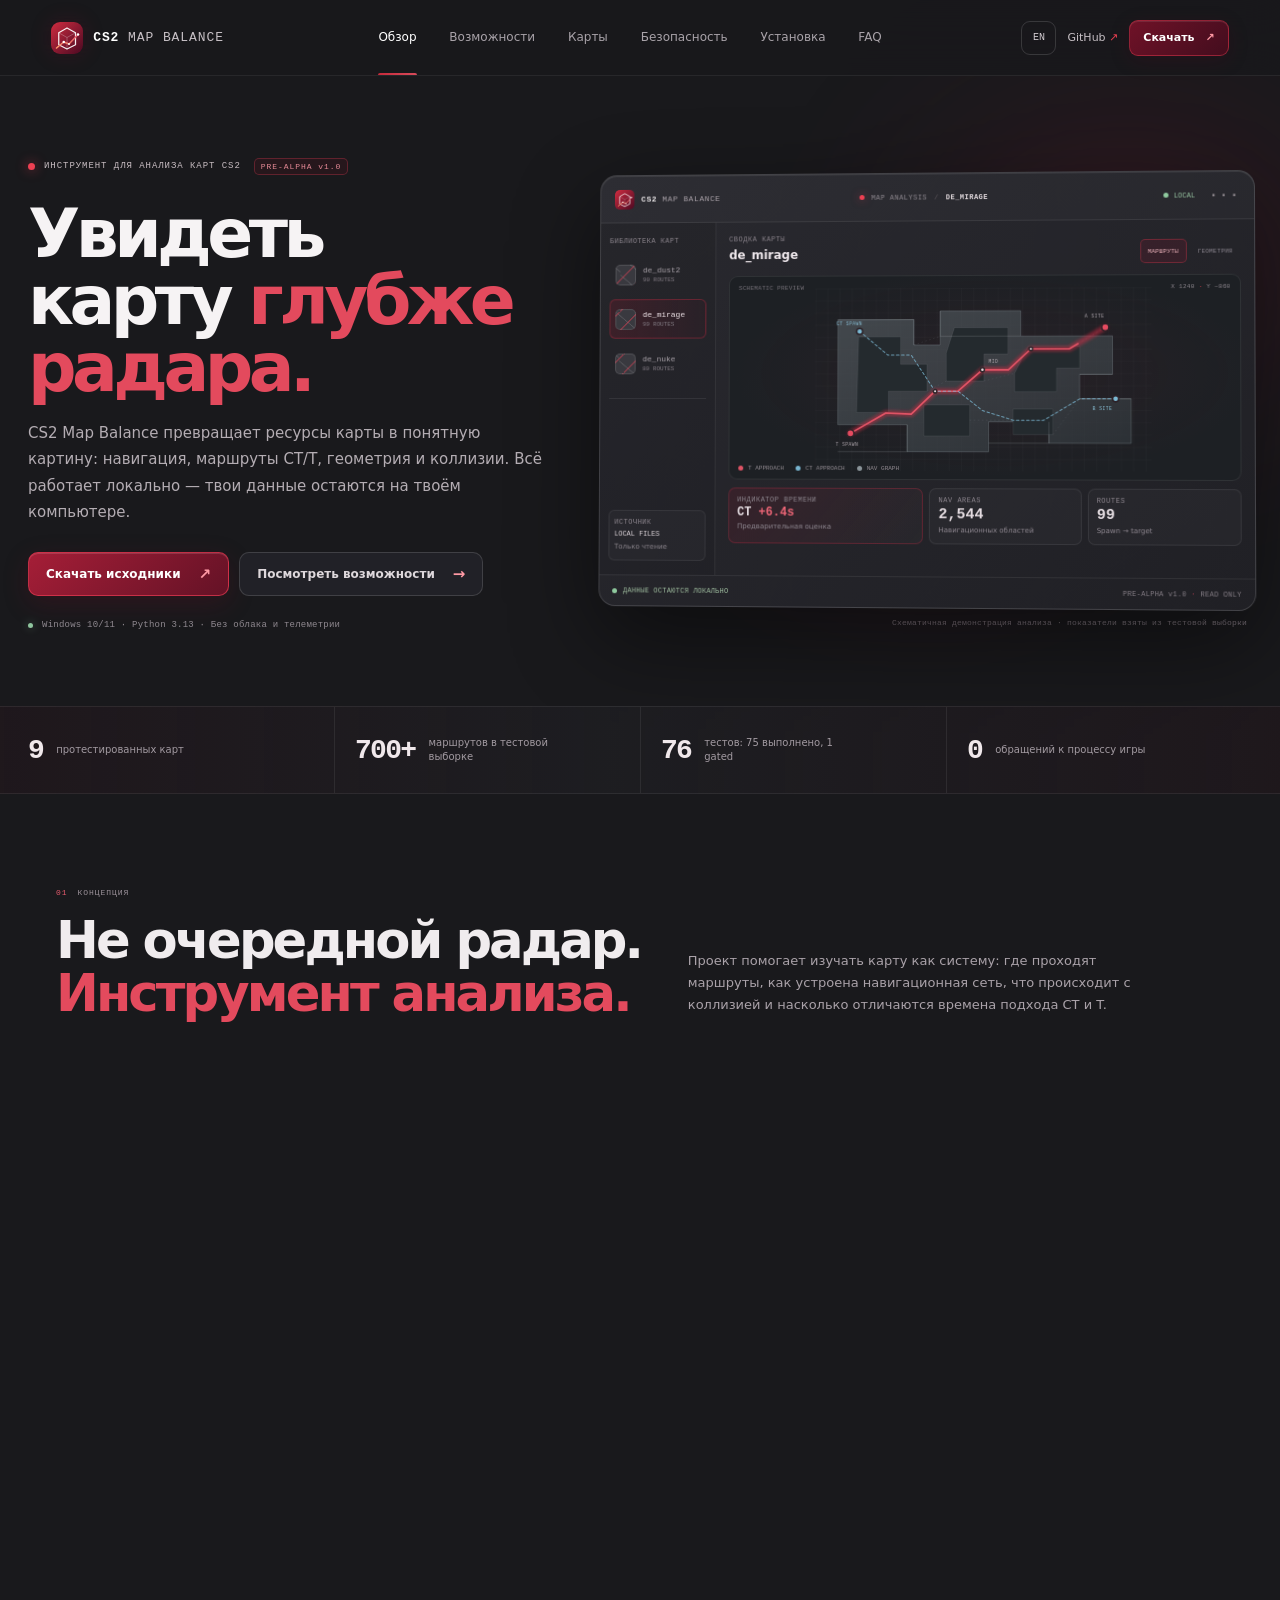
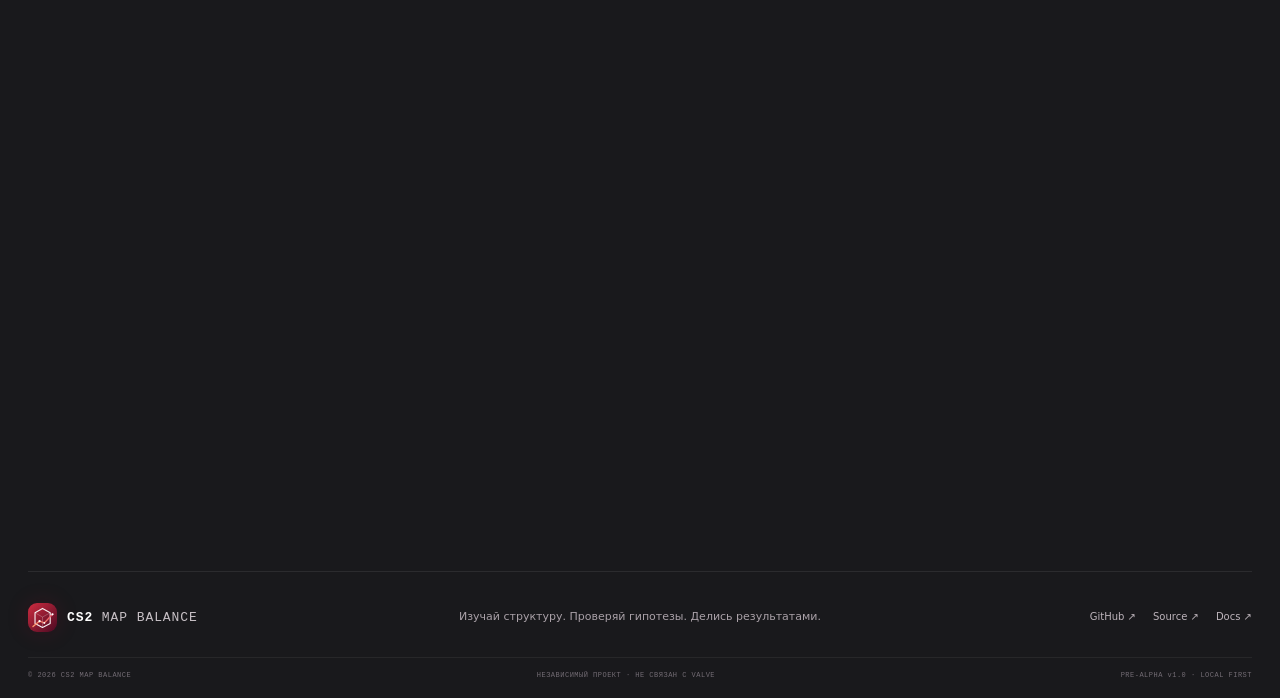
==== commit 940af086: "feat: add internal Source 2 engine and refresh product identity" ====
--- a/index.html
+++ b/index.html
@@ -8,9 +8,12 @@
   <meta property="og:type" content="website">
   <meta property="og:title" content="CS2 Map Balance — Map Analysis Toolkit">
   <meta property="og:description" content="Understand Counter-Strike 2 maps through navigation, route timing and geometry. Local-first, read-only analysis.">
-  <meta property="og:image" content="docs/assets/banner.svg">
+  <meta property="og:image" content="https://shtoblam.github.io/cs2mb-tool/docs/assets/social-preview.png">
+  <meta property="og:image:width" content="1280">
+  <meta property="og:image:height" content="640">
   <title>CS2 Map Balance — Map Analysis Toolkit</title>
-  <link rel="icon" href="logo.png" type="image/png">
+  <link rel="icon" href="docs/assets/favicon.svg" type="image/svg+xml">
+  <link rel="alternate icon" href="logo.png" type="image/png">
   <link rel="apple-touch-icon" href="logo.png">
   <link rel="stylesheet" href="site.css">
   <script src="site.js" defer></script>
@@ -19,7 +22,7 @@
   <div class="site-shell">
     <header class="site-header">
       <a class="brand" href="#overview" aria-label="CS2 Map Balance home" data-page="overview">
-        <img src="logo.png" alt="" width="34" height="34">
+        <img src="docs/assets/logo-mark.svg" alt="" width="34" height="34">
         <span>CS2 <b>MAP BALANCE</b></span>
       </a>
       <nav class="primary-nav" role="tablist" aria-label="Project pages">
@@ -56,7 +59,7 @@
     <div class="visual-glow"></div>
     <div class="product-window">
       <div class="product-window-header">
-        <div class="window-brand"><img src="logo.png" alt="" width="22" height="22"><span>CS2 <b>MAP BALANCE</b></span></div>
+        <div class="window-brand"><img src="docs/assets/logo-mark.svg" alt="" width="22" height="22"><span>CS2 <b>MAP BALANCE</b></span></div>
         <div class="window-path"><span class="window-path-dot"></span> MAP ANALYSIS <span class="window-path-slash">/</span> <b id="demo-map-name">DE_MIRAGE</b></div>
         <div class="window-header-right"><span class="window-status"><i></i> LOCAL</span><span class="window-header-menu">···</span></div>
       </div>
@@ -129,7 +132,7 @@
       <div class="wrap signal-grid">
         <div><strong>9</strong><span data-ru="протестированных карт" data-en="maps tested">протестированных карт</span></div>
         <div><strong>700+</strong><span data-ru="маршрутов в тестовой выборке" data-en="routes in the test set">маршрутов в тестовой выборке</span></div>
-        <div><strong>56</strong><span data-ru="автоматических тестов" data-en="automated tests">автоматических тестов в pre-alpha v1.0</span></div>
+        <div><strong>76</strong><span data-ru="тестов: 75 выполнено, 1 gated" data-en="tests: 75 executed, 1 gated">тестов: 75 выполнено, 1 gated</span></div>
         <div><strong>0</strong><span data-ru="обращений к процессу игры" data-en="game-process interactions">обращений к процессу игры</span></div>
       </div>
     </section>
@@ -216,6 +219,15 @@
           <article class="feature"><span class="feature-icon">◎</span><div><h3 data-ru="Воспроизводимые результаты" data-en="Reproducible output">Воспроизводимые результаты</h3><p data-ru="Manifest с SHA-256, входными данными и отдельным glTF binary sidecar." data-en="A manifest with SHA-256 hashes, input details and the separate glTF binary sidecar.">Manifest с SHA-256, входными данными и отдельным glTF binary sidecar.</p></div><span class="feature-id">F_05</span></article>
           <article class="feature"><span class="feature-icon">⌘</span><div><h3 data-ru="Локальная обработка" data-en="Local processing">Локальная обработка</h3><p data-ru="Данные остаются на компьютере. Viewer генерируется локально и не требует облачного аккаунта." data-en="Data stays on your machine. The viewer is generated locally and requires no cloud account.">Данные остаются на компьютере. Viewer генерируется локально и не требует облачного аккаунта.</p></div><span class="feature-id">F_06</span></article>
         </div>
+        <div class="feature-story engine-story">
+          <div class="feature-story-copy">
+            <div class="section-kicker"><span>ENGINE / 03</span><span data-ru="ВНУТРЕННИЙ SOURCE 2" data-en="INTERNAL SOURCE 2">ВНУТРЕННИЙ SOURCE 2</span></div>
+            <h2 data-ru="Скомпилированные ресурсы — <em>внутри процесса.</em>" data-en="Compiled resources, <em>decoded in-process.</em>">Скомпилированные ресурсы — <em>внутри процесса.</em></h2>
+            <p data-ru="Собственный cs2mb-source2 читает PHYS и EntityLump напрямую, без Source2Viewer-CLI и resourceinfo. Python-анализ и контракты данных остаются прежними." data-en="The first-party cs2mb-source2 reads PHYS and EntityLump directly, without Source2Viewer-CLI or resourceinfo. The Python analysis layer and data contracts stay unchanged.">Собственный cs2mb-source2 читает PHYS и EntityLump напрямую, без Source2Viewer-CLI и resourceinfo. Python-анализ и контракты данных остаются прежними.</p>
+            <a class="inline-link" href="https://github.com/Shtoblam/cs2mb-tool/releases/latest" target="_blank" rel="noopener"><span data-ru="Скачать engine" data-en="Download the engine">Скачать engine</span> <b>↗</b></a>
+          </div>
+          <img class="engine-story-image" src="docs/assets/engine.svg" alt="Internal Source 2 engine: map VPK, cs2mb-source2, contracts and existing analysis" loading="lazy">
+        </div>
         <div class="scope-note"><span class="scope-mark">!</span><p><b data-ru="Границы pre-alpha v1.0" data-en="Pre-alpha v1.0 scope">Границы pre-alpha v1.0</b><span data-ru="Это упрощённый расчёт маршрута от спавна до цели, а не симуляция раунда. Пока не моделируются встречи и столкновения с противниками, перестрелки, utility, видимость и решения игроков; CT/T — предварительный индикатор времени, а не вывод о реальном балансе." data-en="This is a simplified spawn-to-target route estimate, not a round simulation. Enemy encounters, firefights, utility, line of sight and player decisions are not modeled; CT/T is a preliminary timing indicator, not a conclusion about real match balance.">Пока нет combat-модели, win-rate prediction, detection/encounter timing или полноценной 3D-визуализации. Вердикт баланса основан только на времени маршрутов.</span></p></div>
       </div>
     </section>
@@ -228,9 +240,11 @@
           <div class="pipeline-visual">
             <div class="pipeline-node"><span class="pipeline-icon">01</span><b>MAP FILES</b><small>.nav · entities · physics</small></div>
             <div class="pipeline-connector"><i></i></div>
-            <div class="pipeline-node"><span class="pipeline-icon">02</span><b>LOCAL ANALYSIS</b><small>graph · routes · collision</small></div>
+            <div class="pipeline-node pipeline-node-highlight"><span class="pipeline-icon">02</span><b>CS2MB-SOURCE2</b><small>EntityLump · PHYS</small></div>
             <div class="pipeline-connector"><i></i></div>
-            <div class="pipeline-node pipeline-node-highlight"><span class="pipeline-icon">03</span><b>VIEWER + LIBRARY</b><small>inspect · compare · validate</small></div>
+            <div class="pipeline-node"><span class="pipeline-icon">03</span><b>LOCAL ANALYSIS</b><small>graph · routes · collision</small></div>
+            <div class="pipeline-connector"><i></i></div>
+            <div class="pipeline-node"><span class="pipeline-icon">04</span><b>VIEWER + LIBRARY</b><small>inspect · compare · validate</small></div>
           </div>
         </div>
       </div>
@@ -318,7 +332,7 @@
       <div class="requirements">
         <div><span data-ru="СИСТЕМА" data-en="SYSTEM">СИСТЕМА</span><b>Windows 10/11 · x64</b></div>
         <div><span>RUNTIME</span><b>Python 3.13 x64</b></div>
-        <div><span data-ru="ДОПОЛНИТЕЛЬНО" data-en="OPTIONAL">ДОПОЛНИТЕЛЬНО</span><b>Source2Viewer-CLI 20.1</b></div>
+        <div><span data-ru="ДОПОЛНИТЕЛЬНО" data-en="OPTIONAL">ДОПОЛНИТЕЛЬНО</span><b>cs2mb-source2 engine</b></div>
       </div>
       <div class="download-panel">
         <div><span class="download-kicker">CS2 MAP BALANCE / PRE-ALPHA v1.0</span><h3 data-ru="Готов изучить свою карту?" data-en="Ready to inspect a map?">Готов изучить свою карту?</h3><p data-ru="Скачай актуальный архив исходников и открой инструкцию по установке." data-en="Get the latest source archive and follow the installation guide.">Начни с релиза и подробного руководства по установке.</p></div>
@@ -326,7 +340,7 @@
       </div>
     </section>
         <div class="page-width install-preview">
-          <div class="install-preview-copy"><span class="section-kicker">IN-APP GUIDE / 06</span><h2 data-ru="Инструкция находится и внутри приложения." data-en="The guide is also built into the app.">Инструкция находится и внутри приложения.</h2><p data-ru="В приложении есть пошаговый onboarding: Python, запуск сервера, Source2Viewer-CLI и подготовка первой карты." data-en="The app includes step-by-step onboarding for Python, server startup, Source2Viewer-CLI and preparing your first map.">В приложении есть пошаговый onboarding: Python, запуск сервера, Source2Viewer-CLI и подготовка первой карты.</p><a class="inline-link" href="README.ru.md" data-href-ru="README.ru.md" data-href-en="README.md"><span data-ru="Открыть полное руководство" data-en="Open the full guide">Открыть полное руководство</span> <b>↗</b></a></div>
+          <div class="install-preview-copy"><span class="section-kicker">IN-APP GUIDE / 06</span><h2 data-ru="Инструкция находится и внутри приложения." data-en="The guide is also built into the app.">Инструкция находится и внутри приложения.</h2><p data-ru="В приложении есть пошаговый onboarding: Python, запуск сервера, установка внутреннего Source 2 engine и подготовка первой карты." data-en="The app includes step-by-step onboarding for Python, server startup, the internal Source 2 engine and preparing your first map.">В приложении есть пошаговый onboarding: Python, запуск сервера, установка внутреннего Source 2 engine и подготовка первой карты.</p><a class="inline-link" href="README.ru.md" data-href-ru="README.ru.md" data-href-en="README.md"><span data-ru="Открыть полное руководство" data-en="Open the full guide">Открыть полное руководство</span> <b>↗</b></a></div>
           <a class="install-preview-image" href="docs/assets/app-tutorial.png" target="_blank" rel="noopener"><img src="docs/assets/app-tutorial.png" alt="CS2 Map Balance in-app installation guide screenshot"><span data-ru="ОТКРЫТЬ СКРИНШОТ ↗" data-en="OPEN SCREENSHOT ↗">ОТКРЫТЬ СКРИНШОТ ↗</span></a>
         </div>
       </div>
@@ -345,7 +359,7 @@
           <details><summary data-ru="Нужно ли запускать CS2 вместе с программой?" data-en="Does CS2 need to run alongside it?">Нужно ли запускать CS2 вместе с программой?</summary><p data-ru="Нет. Для автоматического извлечения рекомендуется закрыть CS2, чтобы VPK не был заблокирован." data-en="No. For automatic extraction, close CS2 so the VPK is not locked.">Нет. Для автоматического извлечения рекомендуется закрыть CS2, чтобы VPK не был заблокирован.</p></details>
           <details><summary data-ru="Что означает CT +8.9s?" data-en="What does CT +8.9s mean?">Что означает CT +8.9s?</summary><p data-ru="Это time-only эвристика: медианное преимущество CT по нижней оценке времени маршрута к общим целям. Она не учитывает перестрелки, utility, win rate или поведение игроков." data-en="It is a time-only heuristic: the median CT advantage in low route-time estimates to common targets. It does not account for fights, utility, win rate or player behavior.">Это time-only эвристика: медианное преимущество CT по нижней оценке времени маршрута к общим целям. Она не учитывает перестрелки, utility, win rate или поведение игроков.</p></details>
           <details><summary data-ru="Можно ли считать CT +8.9s доказательством преимущества CT?" data-en="Does CT +8.9s prove that CT has an advantage?">Можно ли считать CT +8.9s доказательством преимущества CT?</summary><p data-ru="Нет. Это только предварительная оценка времени маршрута от спавна к цели. Она не симулирует встречи с противниками, перестрелки, utility и поведение игроков. Проверяй такие гипотезы в реальных матчах." data-en="No. It is only a preliminary spawn-to-target route-time estimate. It does not simulate enemy encounters, firefights, utility or player behavior. Validate such hypotheses in real matches.">Нет. Это только предварительная оценка времени маршрута от спавна к цели. Она не симулирует встречи с противниками, перестрелки, utility и поведение игроков. Проверяй такие гипотезы в реальных матчах.</p></details>
-          <details><summary data-ru="Обязательно ли устанавливать Source2Viewer-CLI?" data-en="Is Source2Viewer-CLI required?">Обязательно ли устанавливать Source2Viewer-CLI?</summary><p data-ru="Только для автоматического экспорта collision из CS2. В режиме загрузки можно предоставить готовые glTF и .bin." data-en="Only for automatic collision export from CS2. In upload mode, you can provide ready-made glTF and .bin files.">Только для автоматического экспорта collision из CS2. В режиме загрузки можно предоставить готовые glTF и .bin.</p></details>
+          <details><summary data-ru="Обязательно ли устанавливать Source2Viewer-CLI?" data-en="Is Source2Viewer-CLI required?">Обязательно ли устанавливать Source2Viewer-CLI?</summary><p data-ru="Нет. Автоматический режим использует собственный cs2mb-source2 из релиза CS2MB. Source2Viewer-CLI, resourceinfo.exe и .NET runtime не нужны. Upload-режим работает без engine." data-en="No. Automatic mode uses the first-party cs2mb-source2 from the CS2MB release. Source2Viewer-CLI, resourceinfo.exe and the .NET runtime are not required. Upload mode works without the engine.">Нет. Автоматический режим использует собственный cs2mb-source2 из релиза CS2MB. Source2Viewer-CLI, resourceinfo.exe и .NET runtime не нужны. Upload-режим работает без engine.</p></details>
           <details><summary data-ru="Где посмотреть исходный код?" data-en="Where can I find the source code?">Где посмотреть исходный код?</summary><p data-ru="В публичном GitHub-репозитории проекта. Там же доступны релизы, документация, тесты и отчёты." data-en="In the project's public GitHub repository. Source code, documentation, tests and reports are available there too.">В публичном GitHub-репозитории проекта. Там же доступны релизы, документация, тесты и отчёты.</p></details>
         </div>
       </div>
@@ -355,7 +369,7 @@
 
     <footer class="site-footer">
       <div class="footer-top">
-        <a class="brand footer-brand" href="#overview" data-page="overview"><img src="logo.png" alt="" width="30" height="30"><span>CS2 <b>MAP BALANCE</b></span></a>
+        <a class="brand footer-brand" href="#overview" data-page="overview"><img src="docs/assets/logo-mark.svg" alt="" width="30" height="30"><span>CS2 <b>MAP BALANCE</b></span></a>
         <p data-ru="Изучай структуру. Проверяй гипотезы. Делись результатами." data-en="Explore the structure. Test your hypotheses. Share what you find.">Изучай структуру. Проверяй гипотезы. Делись результатами.</p>
         <div class="footer-links"><a href="https://github.com/Shtoblam/cs2mb-tool" target="_blank" rel="noopener">GitHub ↗</a><a href="https://github.com/Shtoblam/cs2mb-tool/archive/refs/heads/main.zip" target="_blank" rel="noopener">Source ↗</a><a href="README.ru.md" data-href-ru="README.ru.md" data-href-en="README.md">Docs ↗</a></div>
       </div>
--- a/site.css
+++ b/site.css
@@ -215,6 +215,8 @@
 .feature-story { display: grid; grid-template-columns: .8fr 1.2fr; align-items: center; gap: 50px; margin-top: 75px; padding: 34px 0 88px; }
 .feature-story h2 { font-size: clamp(30px,3.5vw,43px); }
 .feature-story-copy>p { max-width: 460px; margin: 15px 0 0; color: #aaa1a9; font-size: 12px; line-height: 1.7; }
+.engine-story { margin-top: 52px; padding-bottom: 20px; }
+.engine-story-image { width: 100%; border: 1px solid rgba(255,255,255,.1); border-radius: 15px; box-shadow: 0 24px 70px rgba(0,0,0,.28); }
 .pipeline-visual { display: flex; align-items: center; padding: 24px 20px; border: 1px solid rgba(255,255,255,.08); border-radius: 15px; background: linear-gradient(135deg,#29282f,#212126); }
 .pipeline-node { min-width: 0; flex: 1; display: grid; gap: 5px; }
 .pipeline-icon { width: 27px; height: 27px; display: grid; place-items: center; border: 1px solid rgba(225,79,101,.45); border-radius: 8px; background: rgba(132,20,42,.2); color: #eb6b7a; font: 8px var(--mono); }
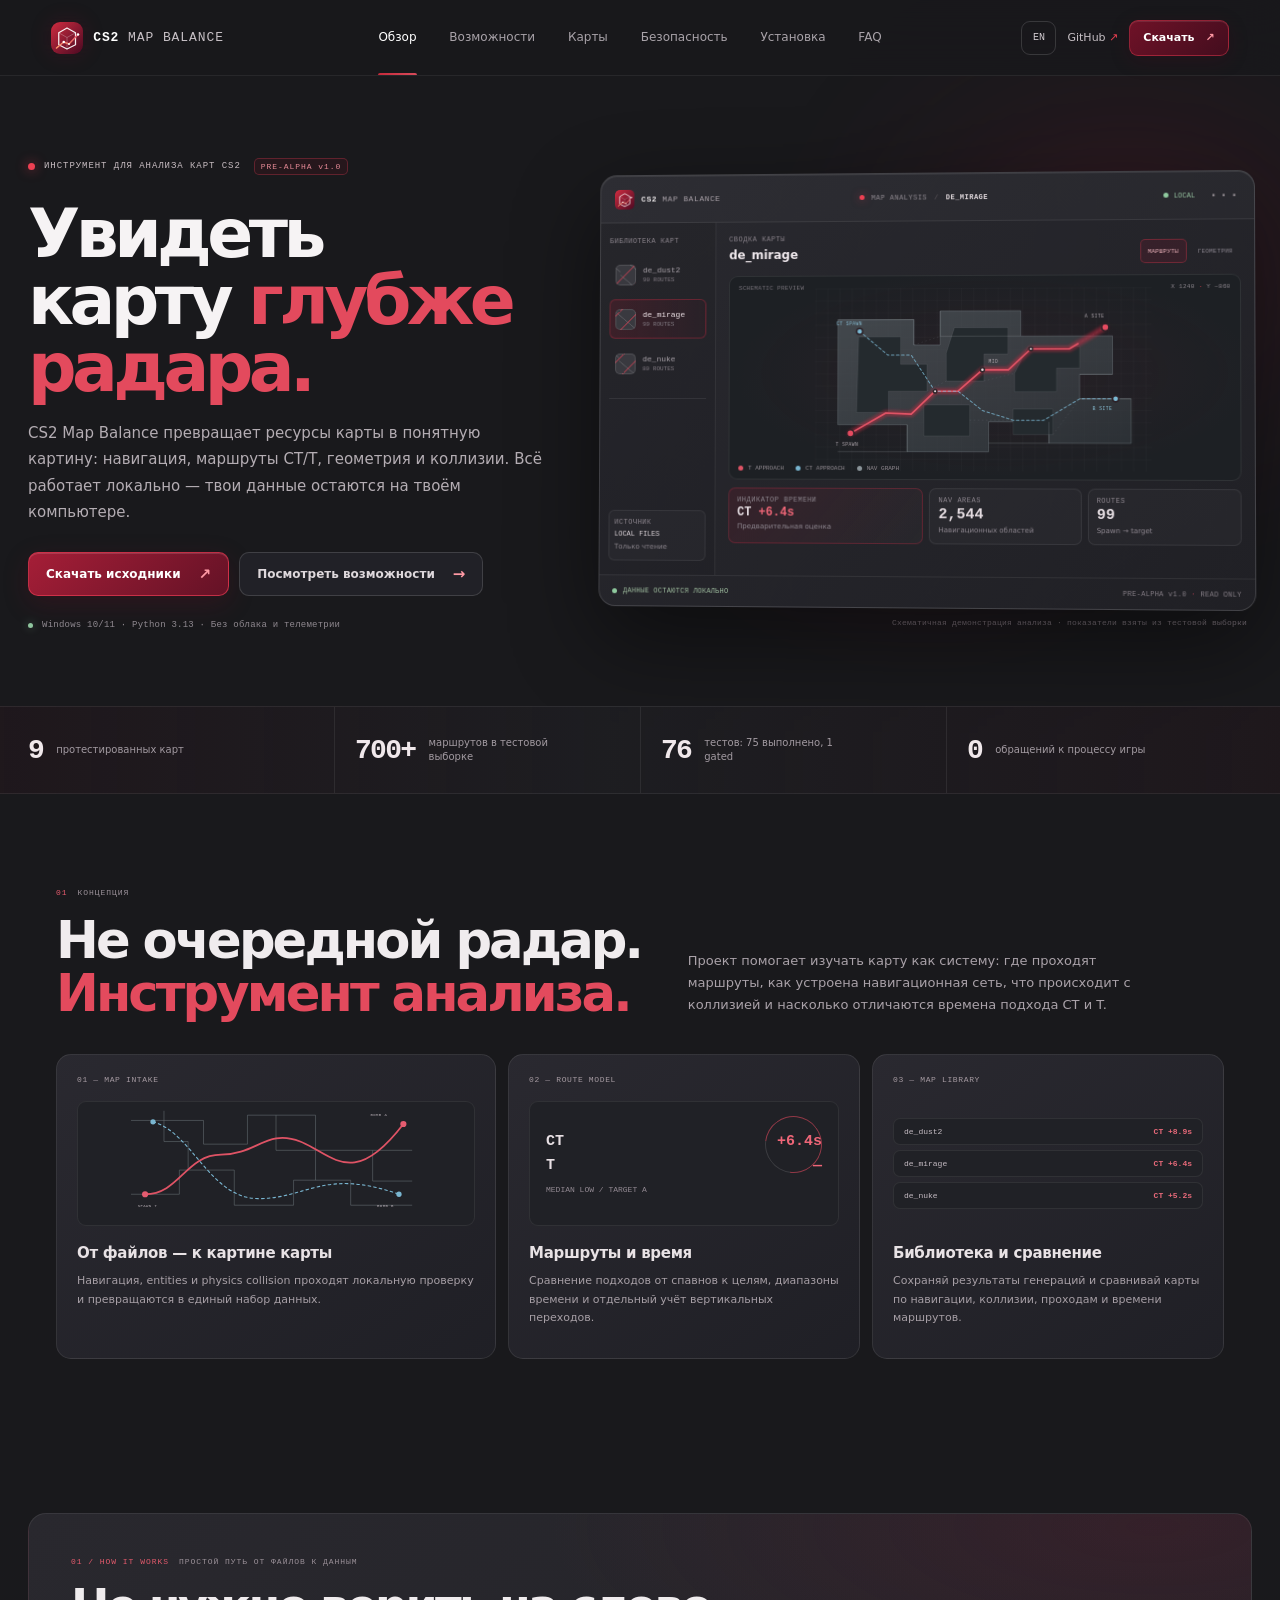
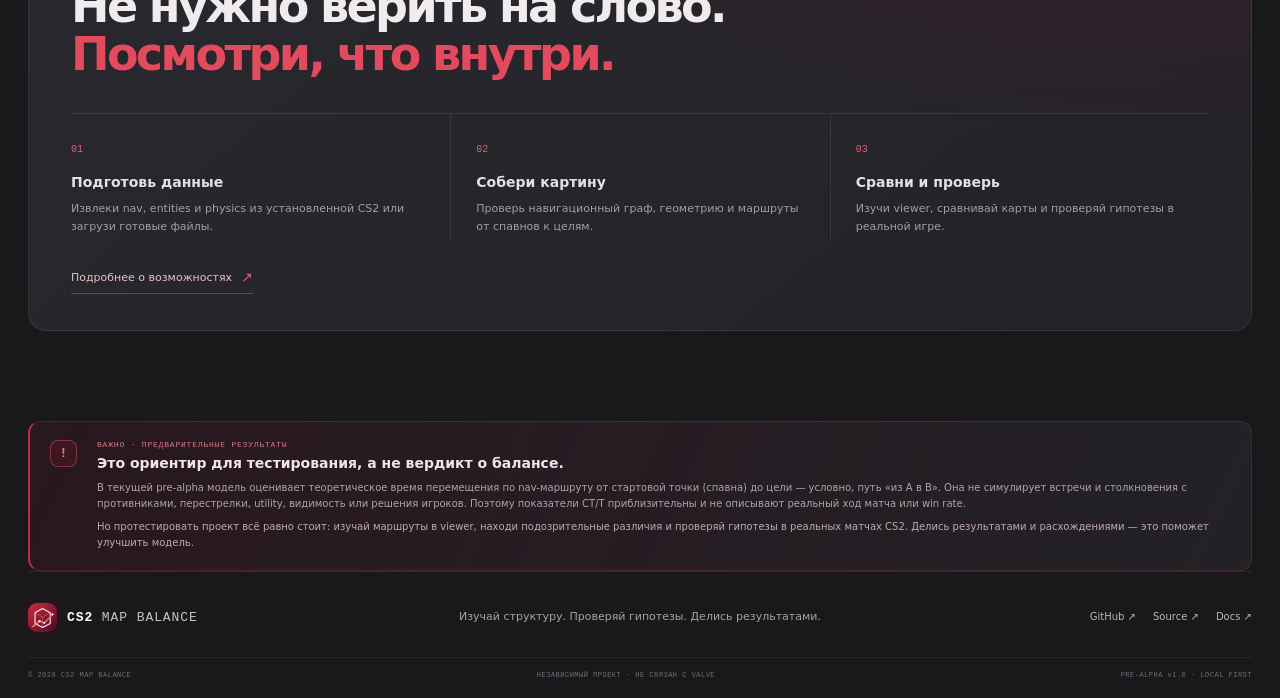
==== commit 7d24a2a2: "docs: use the published engine release tag" ====
--- a/index.html
+++ b/index.html
@@ -224,7 +224,7 @@
             <div class="section-kicker"><span>ENGINE / 03</span><span data-ru="ВНУТРЕННИЙ SOURCE 2" data-en="INTERNAL SOURCE 2">ВНУТРЕННИЙ SOURCE 2</span></div>
             <h2 data-ru="Скомпилированные ресурсы — <em>внутри процесса.</em>" data-en="Compiled resources, <em>decoded in-process.</em>">Скомпилированные ресурсы — <em>внутри процесса.</em></h2>
             <p data-ru="Собственный cs2mb-source2 читает PHYS и EntityLump напрямую, без Source2Viewer-CLI и resourceinfo. Python-анализ и контракты данных остаются прежними." data-en="The first-party cs2mb-source2 reads PHYS and EntityLump directly, without Source2Viewer-CLI or resourceinfo. The Python analysis layer and data contracts stay unchanged.">Собственный cs2mb-source2 читает PHYS и EntityLump напрямую, без Source2Viewer-CLI и resourceinfo. Python-анализ и контракты данных остаются прежними.</p>
-            <a class="inline-link" href="https://github.com/Shtoblam/cs2mb-tool/releases/latest" target="_blank" rel="noopener"><span data-ru="Скачать engine" data-en="Download the engine">Скачать engine</span> <b>↗</b></a>
+            <a class="inline-link" href="https://github.com/Shtoblam/cs2mb-tool/releases/tag/source2-v1.0.0" target="_blank" rel="noopener"><span data-ru="Скачать engine" data-en="Download the engine">Скачать engine</span> <b>↗</b></a>
           </div>
           <img class="engine-story-image" src="docs/assets/engine.svg" alt="Internal Source 2 engine: map VPK, cs2mb-source2, contracts and existing analysis" loading="lazy">
         </div>
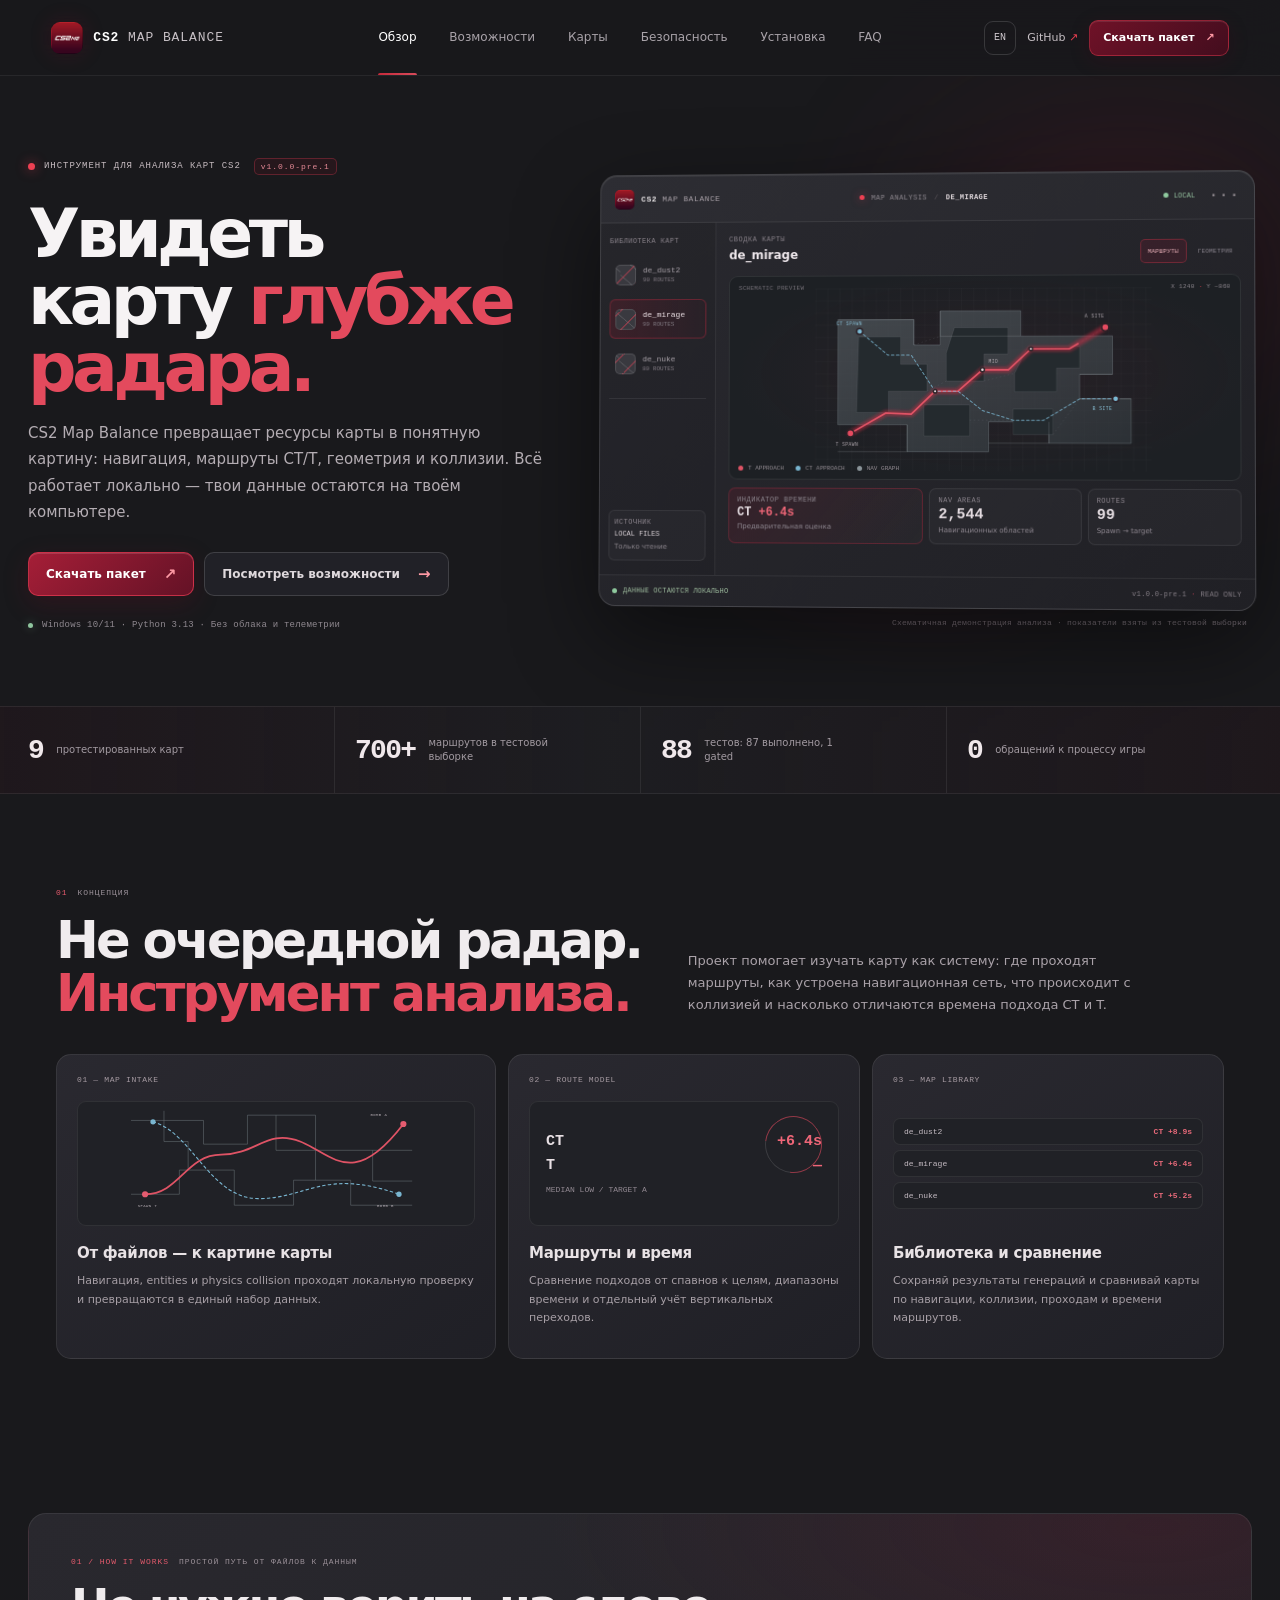
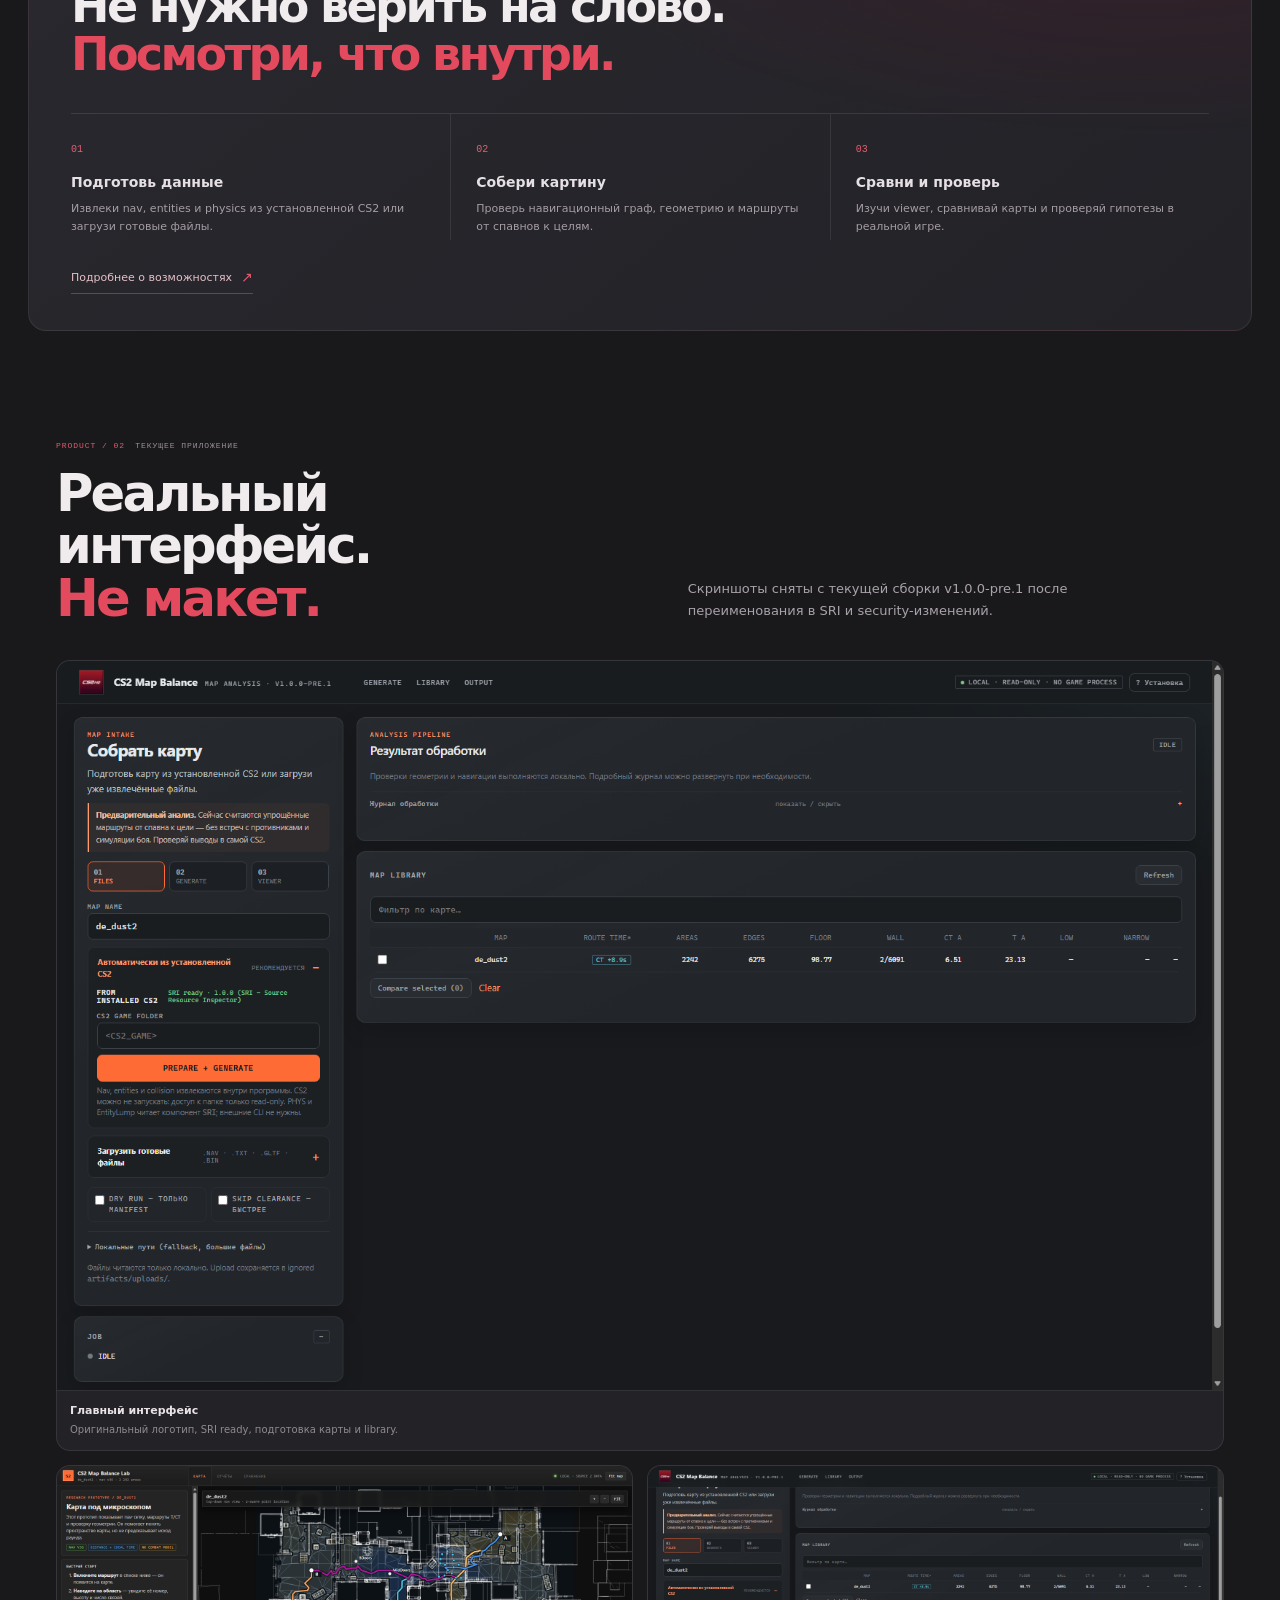
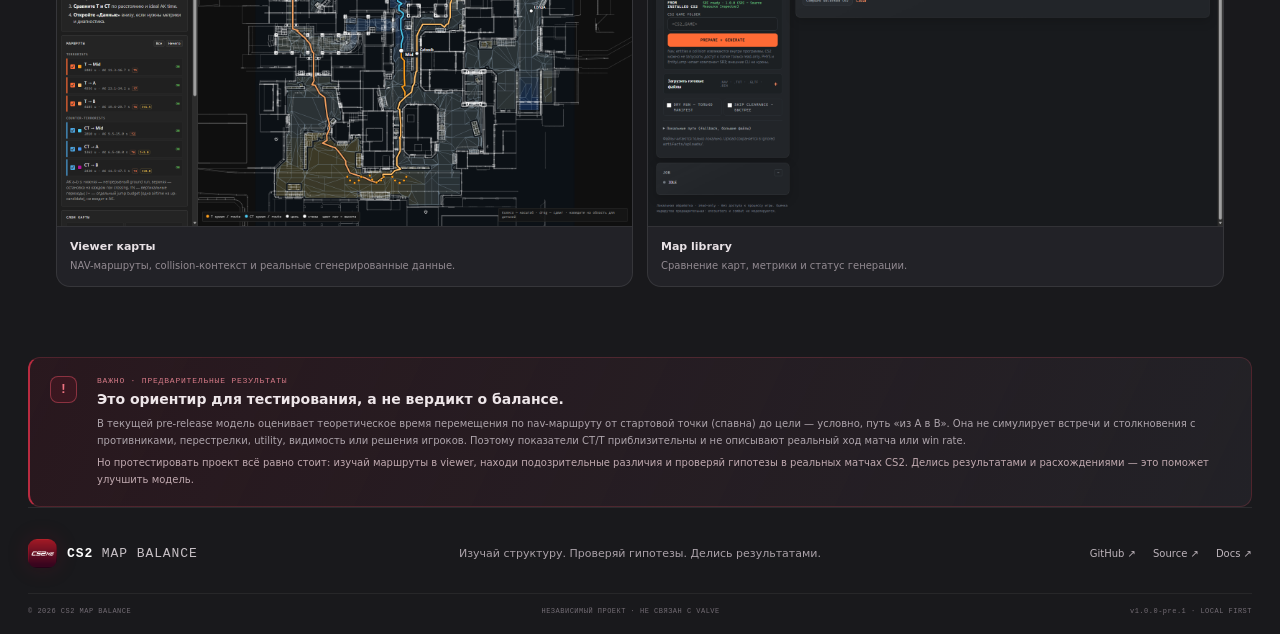
==== commit 187aa122: "feat: publish SRI-based complete v1.0.0-pre.1 package" ====
--- a/index.html
+++ b/index.html
@@ -8,11 +8,11 @@
   <meta property="og:type" content="website">
   <meta property="og:title" content="CS2 Map Balance — Map Analysis Toolkit">
   <meta property="og:description" content="Understand Counter-Strike 2 maps through navigation, route timing and geometry. Local-first, read-only analysis.">
-  <meta property="og:image" content="https://shtoblam.github.io/cs2mb-tool/docs/assets/social-preview.png">
+  <meta property="og:image" content="https://shtoblam.github.io/cs2mb-tool/docs/assets/brand/social-preview.png">
   <meta property="og:image:width" content="1280">
   <meta property="og:image:height" content="640">
   <title>CS2 Map Balance — Map Analysis Toolkit</title>
-  <link rel="icon" href="docs/assets/favicon.svg" type="image/svg+xml">
+  <link rel="icon" href="logo.png" type="image/png">
   <link rel="alternate icon" href="logo.png" type="image/png">
   <link rel="apple-touch-icon" href="logo.png">
   <link rel="stylesheet" href="site.css">
@@ -22,7 +22,7 @@
   <div class="site-shell">
     <header class="site-header">
       <a class="brand" href="#overview" aria-label="CS2 Map Balance home" data-page="overview">
-        <img src="docs/assets/logo-mark.svg" alt="" width="34" height="34">
+        <img src="logo.png" alt="" width="34" height="34">
         <span>CS2 <b>MAP BALANCE</b></span>
       </a>
       <nav class="primary-nav" role="tablist" aria-label="Project pages">
@@ -36,7 +36,7 @@
       <div class="header-actions">
         <button class="language-button" id="language-toggle" type="button" aria-label="Switch language">EN</button>
         <a class="github-button" href="https://github.com/Shtoblam/cs2mb-tool" target="_blank" rel="noopener" aria-label="Open GitHub repository">GitHub <span>↗</span></a>
-        <a class="header-download" href="https://github.com/Shtoblam/cs2mb-tool/archive/refs/heads/main.zip" target="_blank" rel="noopener"><span data-ru="Скачать" data-en="Download">Скачать</span><span>↗</span></a>
+        <a class="header-download" href="https://github.com/Shtoblam/cs2mb-tool/releases/tag/v1.0.0-pre.1" target="_blank" rel="noopener"><span data-ru="Скачать пакет" data-en="Download package">Скачать пакет</span><span>↗</span></a>
       </div>
     </header>
 
@@ -45,11 +45,11 @@
         
 <section class="hero-section">
   <div class="hero-copy">
-    <div class="eyebrow"><span class="eyebrow-mark"></span><span data-ru="ИНСТРУМЕНТ ДЛЯ АНАЛИЗА КАРТ CS2" data-en="COUNTER-STRIKE 2 MAP ANALYSIS TOOL">ИНСТРУМЕНТ ДЛЯ АНАЛИЗА КАРТ CS2</span><span class="eyebrow-version">PRE-ALPHA v1.0</span></div>
+    <div class="eyebrow"><span class="eyebrow-mark"></span><span data-ru="ИНСТРУМЕНТ ДЛЯ АНАЛИЗА КАРТ CS2" data-en="COUNTER-STRIKE 2 MAP ANALYSIS TOOL">ИНСТРУМЕНТ ДЛЯ АНАЛИЗА КАРТ CS2</span><span class="eyebrow-version">v1.0.0-pre.1</span></div>
     <h1 data-ru="Увидеть карту <em>глубже радара.</em>" data-en="See the map <em>beyond the radar.</em>">Увидеть карту <em>глубже радара.</em></h1>
     <p class="hero-description" data-ru="CS2 Map Balance превращает ресурсы карты в понятную картину: навигация, маршруты CT/T, геометрия и коллизии. Всё работает локально — твои данные остаются на твоём компьютере." data-en="CS2 Map Balance turns map resources into a clearer picture of navigation, CT/T routes, geometry and collision. It runs locally — your data stays on your machine.">CS2 Map Balance превращает ресурсы карты в понятную картину: навигация, маршруты CT/T, геометрия и коллизии. Всё работает локально — твои данные остаются на твоём компьютере.</p>
     <div class="hero-actions">
-      <a class="button button-primary" href="https://github.com/Shtoblam/cs2mb-tool/archive/refs/heads/main.zip" target="_blank" rel="noopener"><span data-ru="Скачать исходники" data-en="Get source">Скачать исходники</span><span class="button-arrow">↗</span></a>
+      <a class="button button-primary" href="https://github.com/Shtoblam/cs2mb-tool/releases/tag/v1.0.0-pre.1" target="_blank" rel="noopener"><span data-ru="Скачать пакет" data-en="Download package">Скачать пакет</span><span class="button-arrow">↗</span></a>
       <button class="button button-secondary" type="button" data-page="features"><span data-ru="Посмотреть возможности" data-en="Explore the product">Посмотреть возможности</span><span class="button-arrow">→</span></button>
     </div>
     <div class="hero-footnote"><span class="hero-footnote-dot"></span><span data-ru="Windows 10/11 · Python 3.13 · Без облака и телеметрии" data-en="Windows 10/11 · Python 3.13 · No cloud or telemetry">Windows 10/11 · Python 3.13 · Без облака и телеметрии</span></div>
@@ -59,7 +59,7 @@
     <div class="visual-glow"></div>
     <div class="product-window">
       <div class="product-window-header">
-        <div class="window-brand"><img src="docs/assets/logo-mark.svg" alt="" width="22" height="22"><span>CS2 <b>MAP BALANCE</b></span></div>
+        <div class="window-brand"><img src="logo.png" alt="" width="22" height="22"><span>CS2 <b>MAP BALANCE</b></span></div>
         <div class="window-path"><span class="window-path-dot"></span> MAP ANALYSIS <span class="window-path-slash">/</span> <b id="demo-map-name">DE_MIRAGE</b></div>
         <div class="window-header-right"><span class="window-status"><i></i> LOCAL</span><span class="window-header-menu">···</span></div>
       </div>
@@ -123,7 +123,7 @@
           </div>
         </div>
       </div>
-      <div class="product-window-footer"><span><i class="footer-ready-dot"></i><span data-ru="ДАННЫЕ ОСТАЮТСЯ ЛОКАЛЬНО" data-en="DATA STAYS ON YOUR MACHINE">ДАННЫЕ ОСТАЮТСЯ ЛОКАЛЬНО</span></span><span>PRE-ALPHA v1.0 <b>·</b> READ ONLY</span></div>
+      <div class="product-window-footer"><span><i class="footer-ready-dot"></i><span data-ru="ДАННЫЕ ОСТАЮТСЯ ЛОКАЛЬНО" data-en="DATA STAYS ON YOUR MACHINE">ДАННЫЕ ОСТАЮТСЯ ЛОКАЛЬНО</span></span><span>v1.0.0-pre.1 <b>·</b> READ ONLY</span></div>
     </div>
     <div class="preview-caption" data-ru="Схематичная демонстрация анализа · показатели взяты из тестовой выборки" data-en="Illustrative analysis preview · figures taken from the test dataset">Схематичная демонстрация анализа · показатели взяты из тестовой выборки</div>
   </div>
@@ -132,7 +132,7 @@
       <div class="wrap signal-grid">
         <div><strong>9</strong><span data-ru="протестированных карт" data-en="maps tested">протестированных карт</span></div>
         <div><strong>700+</strong><span data-ru="маршрутов в тестовой выборке" data-en="routes in the test set">маршрутов в тестовой выборке</span></div>
-        <div><strong>76</strong><span data-ru="тестов: 75 выполнено, 1 gated" data-en="tests: 75 executed, 1 gated">тестов: 75 выполнено, 1 gated</span></div>
+        <div><strong>88</strong><span data-ru="тестов: 87 выполнено, 1 gated" data-en="tests: 87 executed, 1 gated">тестов: 87 выполнено, 1 gated</span></div>
         <div><strong>0</strong><span data-ru="обращений к процессу игры" data-en="game-process interactions">обращений к процессу игры</span></div>
       </div>
     </section>
@@ -184,13 +184,25 @@
             </div>
             <button type="button" class="inline-link" data-page="features"><span data-ru="Подробнее о возможностях" data-en="Explore the feature set">Подробнее о возможностях</span> <b>↗</b></button>
           </section>
-          <section class="notice-wrap" aria-label="Pre-alpha status notice">
+          <section class="wrap screenshot-showcase">
+            <div class="section-kicker"><span>PRODUCT / 02</span><span data-ru="ТЕКУЩЕЕ ПРИЛОЖЕНИЕ" data-en="CURRENT APPLICATION">ТЕКУЩЕЕ ПРИЛОЖЕНИЕ</span></div>
+            <div class="section-heading">
+              <h2 data-ru="Реальный интерфейс.<br><em>Не макет.</em>" data-en="The actual application.<br><em>Not a mockup.</em>">Реальный интерфейс.<br><em>Не макет.</em></h2>
+              <p data-ru="Скриншоты сняты с текущей сборки v1.0.0-pre.1 после переименования в SRI и security-изменений." data-en="Captured from the current v1.0.0-pre.1 build after the SRI rename and security changes.">Скриншоты сняты с текущей сборки v1.0.0-pre.1 после переименования в SRI и security-изменений.</p>
+            </div>
+            <div class="screenshot-grid">
+              <figure class="wide"><img src="docs/assets/screenshots/cs2mb-main.png" alt="CS2MB main intake interface with original logo and SRI status" loading="lazy"><figcaption><b data-ru="Главный интерфейс" data-en="Main interface">Главный интерфейс</b><span data-ru="Оригинальный логотип, SRI ready, подготовка карты и library." data-en="Original logo, SRI ready, map intake and library.">Оригинальный логотип, SRI ready, подготовка карты и library.</span></figcaption></figure>
+              <figure><img src="docs/assets/screenshots/cs2mb-map-viewer.png" alt="Generated map viewer with routes" loading="lazy"><figcaption><b data-ru="Viewer карты" data-en="Map viewer">Viewer карты</b><span data-ru="NAV-маршруты, collision-контекст и реальные сгенерированные данные." data-en="NAV routes, collision context and real generated data.">NAV-маршруты, collision-контекст и реальные сгенерированные данные.</span></figcaption></figure>
+              <figure><img src="docs/assets/screenshots/cs2mb-map-library.png" alt="Map library with real data" loading="lazy"><figcaption><b data-ru="Map library" data-en="Map library">Map library</b><span data-ru="Сравнение карт, метрики и статус генерации." data-en="Map comparison, metrics and generation status.">Сравнение карт, метрики и статус генерации.</span></figcaption></figure>
+            </div>
+          </section>
+          <section class="notice-wrap" aria-label="Pre-release status notice">
     <div class="early-notice">
       <div class="notice-icon" aria-hidden="true">!</div>
       <div class="notice-copy">
         <div class="notice-kicker" data-ru="ВАЖНО · ПРЕДВАРИТЕЛЬНЫЕ РЕЗУЛЬТАТЫ" data-en="IMPORTANT · PRELIMINARY RESULTS">ВАЖНО · ПРЕДВАРИТЕЛЬНЫЕ РЕЗУЛЬТАТЫ</div>
         <h2 class="notice-title" data-ru="Это ориентир для тестирования, а не вердикт о балансе." data-en="A testing reference — not a verdict on map balance.">Это ориентир для тестирования, а не вердикт о балансе.</h2>
-        <p class="notice-body" data-ru="В текущей pre-alpha модель оценивает теоретическое время перемещения по nav-маршруту от стартовой точки (спавна) до цели — условно, путь «из A в B». Она не симулирует встречи и столкновения с противниками, перестрелки, utility, видимость или решения игроков. Поэтому показатели CT/T приблизительны и не описывают реальный ход матча или win rate." data-en="In this pre-alpha build, the model estimates theoretical travel time along a navigation route from a starting point (spawn) to a target — essentially, a path from A to B. It does not simulate enemy encounters, firefights, utility, line of sight, or player decisions. CT/T figures are therefore approximate and do not describe actual match flow or win rate.">В текущей pre-alpha модель оценивает теоретическое время перемещения по nav-маршруту от стартовой точки (спавна) до цели — условно, путь «из A в B». Она не симулирует встречи и столкновения с противниками, перестрелки, utility, видимость или решения игроков. Поэтому показатели CT/T приблизительны и не описывают реальный ход матча или win rate.</p>
+        <p class="notice-body" data-ru="В текущей pre-release модель оценивает теоретическое время перемещения по nav-маршруту от стартовой точки (спавна) до цели — условно, путь «из A в B». Она не симулирует встречи и столкновения с противниками, перестрелки, utility, видимость или решения игроков. Поэтому показатели CT/T приблизительны и не описывают реальный ход матча или win rate." data-en="In this pre-release build, the model estimates theoretical travel time along a navigation route from a starting point (spawn) to a target — essentially, a path from A to B. It does not simulate enemy encounters, firefights, utility, line of sight, or player decisions. CT/T figures are therefore approximate and do not describe actual match flow or win rate.">В текущей pre-release модель оценивает теоретическое время перемещения по nav-маршруту от стартовой точки (спавна) до цели — условно, путь «из A в B». Она не симулирует встречи и столкновения с противниками, перестрелки, utility, видимость или решения игроков. Поэтому показатели CT/T приблизительны и не описывают реальный ход матча или win rate.</p>
         <p class="notice-foot" data-ru="Но протестировать проект всё равно стоит: изучай маршруты в viewer, находи подозрительные различия и проверяй гипотезы в реальных матчах CS2. Делись результатами и расхождениями — это поможет улучшить модель." data-en="It is still worth testing: inspect routes in the viewer, look for suspicious differences, and validate hypotheses in real CS2 games. Share results and mismatches to help improve the model.">Но протестировать проект всё равно стоит: изучай маршруты в viewer, находи подозрительные различия и проверяй гипотезы в реальных матчах CS2. Делись результатами и расхождениями — это поможет улучшить модель.</p>
       </div>
     </div>
@@ -209,7 +221,7 @@
         <div class="section-kicker"><span>02</span><span data-ru="ВОЗМОЖНОСТИ" data-en="CAPABILITIES">ВОЗМОЖНОСТИ</span></div>
         <div class="section-heading">
           <h2 data-ru="Что находится<br><em>под капотом.</em>" data-en="What’s under<br><em>the hood.</em>">Что находится<br><em>под капотом.</em></h2>
-          <p data-ru="Pre-alpha v1.0 сфокусирована на измеримых данных карты. Это не симулятор матча и не предсказатель победителя." data-en="Pre-alpha v1.0 focuses on measurable map data. It is not a match simulator or a winner predictor.">Pre-alpha v1.0 сфокусирована на измеримых данных карты. Это не симулятор матча и не предсказатель победителя.</p>
+          <p data-ru="v1.0.0-pre.1 сфокусирована на измеримых данных карты. Это не симулятор матча и не предсказатель победителя." data-en="v1.0.0-pre.1 focuses on measurable map data. It is not a match simulator or a winner predictor.">v1.0.0-pre.1 сфокусирована на измеримых данных карты. Это не симулятор матча и не предсказатель победителя.</p>
         </div>
         <div class="feature-grid">
           <article class="feature"><span class="feature-icon">⌁</span><div><h3 data-ru="Навигационная сеть" data-en="Navigation graph">Навигационная сеть</h3><p data-ru="Подсчёт nav areas и связей, анализ структуры и построение репрезентативных маршрутов." data-en="Count nav areas and edges, inspect graph structure and build representative routes.">Подсчёт nav areas и связей, анализ структуры и построение репрезентативных маршрутов.</p></div><span class="feature-id">F_01</span></article>
@@ -223,12 +235,12 @@
           <div class="feature-story-copy">
             <div class="section-kicker"><span>ENGINE / 03</span><span data-ru="ВНУТРЕННИЙ SOURCE 2" data-en="INTERNAL SOURCE 2">ВНУТРЕННИЙ SOURCE 2</span></div>
             <h2 data-ru="Скомпилированные ресурсы — <em>внутри процесса.</em>" data-en="Compiled resources, <em>decoded in-process.</em>">Скомпилированные ресурсы — <em>внутри процесса.</em></h2>
-            <p data-ru="Собственный cs2mb-source2 читает PHYS и EntityLump напрямую, без Source2Viewer-CLI и resourceinfo. Python-анализ и контракты данных остаются прежними." data-en="The first-party cs2mb-source2 reads PHYS and EntityLump directly, without Source2Viewer-CLI or resourceinfo. The Python analysis layer and data contracts stay unchanged.">Собственный cs2mb-source2 читает PHYS и EntityLump напрямую, без Source2Viewer-CLI и resourceinfo. Python-анализ и контракты данных остаются прежними.</p>
-            <a class="inline-link" href="https://github.com/Shtoblam/cs2mb-tool/releases/tag/source2-v1.0.0" target="_blank" rel="noopener"><span data-ru="Скачать engine" data-en="Download the engine">Скачать engine</span> <b>↗</b></a>
-          </div>
-          <img class="engine-story-image" src="docs/assets/engine.svg" alt="Internal Source 2 engine: map VPK, cs2mb-source2, contracts and existing analysis" loading="lazy">
-        </div>
-        <div class="scope-note"><span class="scope-mark">!</span><p><b data-ru="Границы pre-alpha v1.0" data-en="Pre-alpha v1.0 scope">Границы pre-alpha v1.0</b><span data-ru="Это упрощённый расчёт маршрута от спавна до цели, а не симуляция раунда. Пока не моделируются встречи и столкновения с противниками, перестрелки, utility, видимость и решения игроков; CT/T — предварительный индикатор времени, а не вывод о реальном балансе." data-en="This is a simplified spawn-to-target route estimate, not a round simulation. Enemy encounters, firefights, utility, line of sight and player decisions are not modeled; CT/T is a preliminary timing indicator, not a conclusion about real match balance.">Пока нет combat-модели, win-rate prediction, detection/encounter timing или полноценной 3D-визуализации. Вердикт баланса основан только на времени маршрутов.</span></p></div>
+            <p data-ru="Собственный SRI читает PHYS и EntityLump напрямую, без Source2Viewer-CLI и resourceinfo. Python-анализ и контракты данных остаются прежними." data-en="The first-party SRI reads PHYS and EntityLump directly, without Source2Viewer-CLI or resourceinfo. The Python analysis layer and data contracts stay unchanged.">Собственный SRI читает PHYS и EntityLump напрямую, без Source2Viewer-CLI и resourceinfo. Python-анализ и контракты данных остаются прежними.</p>
+            <a class="inline-link" href="https://github.com/Shtoblam/cs2mb-tool/releases/tag/v1.0.0-pre.1" target="_blank" rel="noopener"><span data-ru="Скачать engine" data-en="Download the engine">Скачать engine</span> <b>↗</b></a>
+          </div>
+          <img class="engine-story-image" src="docs/assets/illustrations/engine.svg" alt="Internal Source 2 engine: map VPK, SRI, contracts and existing analysis" loading="lazy">
+        </div>
+        <div class="scope-note"><span class="scope-mark">!</span><p><b data-ru="Границы v1.0.0-pre.1" data-en="v1.0.0-pre.1 scope">Границы v1.0.0-pre.1</b><span data-ru="Это упрощённый расчёт маршрута от спавна до цели, а не симуляция раунда. Пока не моделируются встречи и столкновения с противниками, перестрелки, utility, видимость и решения игроков; CT/T — предварительный индикатор времени, а не вывод о реальном балансе." data-en="This is a simplified spawn-to-target route estimate, not a round simulation. Enemy encounters, firefights, utility, line of sight and player decisions are not modeled; CT/T is a preliminary timing indicator, not a conclusion about real match balance.">Пока нет combat-модели, win-rate prediction, detection/encounter timing или полноценной 3D-визуализации. Вердикт баланса основан только на времени маршрутов.</span></p></div>
       </div>
     </section>
         <div class="page-width feature-story">
@@ -240,7 +252,7 @@
           <div class="pipeline-visual">
             <div class="pipeline-node"><span class="pipeline-icon">01</span><b>MAP FILES</b><small>.nav · entities · physics</small></div>
             <div class="pipeline-connector"><i></i></div>
-            <div class="pipeline-node pipeline-node-highlight"><span class="pipeline-icon">02</span><b>CS2MB-SOURCE2</b><small>EntityLump · PHYS</small></div>
+            <div class="pipeline-node pipeline-node-highlight"><span class="pipeline-icon">02</span><b>SRI</b><small>EntityLump · PHYS</small></div>
             <div class="pipeline-connector"><i></i></div>
             <div class="pipeline-node"><span class="pipeline-icon">03</span><b>LOCAL ANALYSIS</b><small>graph · routes · collision</small></div>
             <div class="pipeline-connector"><i></i></div>
@@ -253,13 +265,13 @@
         <div class="page-intro page-width">
           <div class="section-kicker"><span>DATASET / 03</span><span data-ru="ТЕСТОВАЯ ВЫБОРКА" data-en="TEST DATASET">ТЕСТОВАЯ ВЫБОРКА</span></div>
           <h1 data-ru="Данные, а не <em>догадки.</em>" data-en="Data, not <em>guesswork.</em>">Данные, а не <em>догадки.</em></h1>
-          <p data-ru="Ниже — фактическая тестовая выборка pre-alpha v1.0: навигационные области, связи, качество сопоставления пола, wall flags и число маршрутов." data-en="The pre-alpha v1.0 test batch: navigation areas, graph edges, floor matching, wall flags and route counts.">Ниже — фактическая тестовая выборка pre-alpha v1.0: навигационные области, связи, качество сопоставления пола, wall flags и число маршрутов.</p>
+          <p data-ru="Ниже — фактическая тестовая выборка v1.0.0-pre.1: навигационные области, связи, качество сопоставления пола, wall flags и число маршрутов." data-en="The v1.0.0-pre.1 test batch: navigation areas, graph edges, floor matching, wall flags and route counts.">Ниже — фактическая тестовая выборка v1.0.0-pre.1: навигационные области, связи, качество сопоставления пола, wall flags и число маршрутов.</p>
         </div>
         <section class="section wrap" id="maps">
       <div class="section-kicker"><span>03</span><span data-ru="ТЕСТОВАЯ ВЫБОРКА" data-en="TESTED MAPS">ТЕСТОВАЯ ВЫБОРКА</span></div>
       <div class="section-heading">
         <h2 data-ru="Проверено на<br><em>реальных картах.</em>" data-en="Tested on<br><em>real maps.</em>">Проверено на<br><em>реальных картах.</em></h2>
-        <p data-ru="В pre-alpha v1.0 проверялись девять карт. Показатель CT/T — эвристика времени маршрута, а не утверждение о соревновательном балансе." data-en="Nine maps were exercised in pre-alpha v1.0. The CT/T figure is a route-time heuristic, not a claim about competitive balance.">В pre-alpha v1.0 проверялись девять карт. Показатель CT/T — эвристика времени маршрута, а не утверждение о соревновательном балансе.</p>
+        <p data-ru="В v1.0.0-pre.1 проверялись девять карт. Показатель CT/T — эвристика времени маршрута, а не утверждение о соревновательном балансе." data-en="Nine maps were exercised in v1.0.0-pre.1. The CT/T figure is a route-time heuristic, not a claim about competitive balance.">В v1.0.0-pre.1 проверялись девять карт. Показатель CT/T — эвристика времени маршрута, а не утверждение о соревновательном балансе.</p>
       </div>
       <div class="table-wrap">
         <table>
@@ -321,7 +333,7 @@
       <div class="section-kicker"><span>05</span><span data-ru="НАЧАТЬ РАБОТУ" data-en="GET STARTED">НАЧАТЬ РАБОТУ</span></div>
       <div class="section-heading">
         <h2 data-ru="От установки<br><em>до первого viewer.</em>" data-en="From setup<br><em>to your first viewer.</em>">От установки<br><em>до первого viewer.</em></h2>
-        <p data-ru="Pre-alpha v1.0 рассчитана на Windows 10/11 x64. Основной runtime использует стандартную библиотеку Python — pip install не нужен." data-en="Pre-alpha v1.0 targets Windows 10/11 x64. The core runtime uses the Python standard library — no pip install required.">Pre-alpha v1.0 рассчитана на Windows 10/11 x64. Основной runtime использует стандартную библиотеку Python — pip install не нужен.</p>
+        <p data-ru="v1.0.0-pre.1 рассчитана на Windows 10/11 x64. Основной runtime использует стандартную библиотеку Python — pip install не нужен." data-en="v1.0.0-pre.1 targets Windows 10/11 x64. The core runtime uses the Python standard library — no pip install required.">v1.0.0-pre.1 рассчитана на Windows 10/11 x64. Основной runtime использует стандартную библиотеку Python — pip install не нужен.</p>
       </div>
       <div class="steps">
         <article><span>01</span><h3 data-ru="Подготовь среду" data-en="Prepare the environment">Подготовь среду</h3><p data-ru="Установи Python 3.13 x64 и скачай архив проекта." data-en="Install Python 3.13 x64 and download the project archive.">Установи Python 3.13 x64 и скачай архив проекта.</p></article>
@@ -332,16 +344,16 @@
       <div class="requirements">
         <div><span data-ru="СИСТЕМА" data-en="SYSTEM">СИСТЕМА</span><b>Windows 10/11 · x64</b></div>
         <div><span>RUNTIME</span><b>Python 3.13 x64</b></div>
-        <div><span data-ru="ДОПОЛНИТЕЛЬНО" data-en="OPTIONAL">ДОПОЛНИТЕЛЬНО</span><b>cs2mb-source2 engine</b></div>
+        <div><span data-ru="ДОПОЛНИТЕЛЬНО" data-en="OPTIONAL">ДОПОЛНИТЕЛЬНО</span><b>SRI — включён в пакет</b></div>
       </div>
       <div class="download-panel">
-        <div><span class="download-kicker">CS2 MAP BALANCE / PRE-ALPHA v1.0</span><h3 data-ru="Готов изучить свою карту?" data-en="Ready to inspect a map?">Готов изучить свою карту?</h3><p data-ru="Скачай актуальный архив исходников и открой инструкцию по установке." data-en="Get the latest source archive and follow the installation guide.">Начни с релиза и подробного руководства по установке.</p></div>
-        <div class="download-actions"><a class="button button-primary" href="https://github.com/Shtoblam/cs2mb-tool/archive/refs/heads/main.zip" target="_blank" rel="noopener" data-ru="Скачать исходники ↗" data-en="Download source ↗">Скачать исходники ↗</a><a class="button button-ghost" href="README.ru.md" data-href-ru="README.ru.md" data-href-en="README.md" data-ru="Инструкция ↗" data-en="Documentation ↗">Инструкция ↗</a></div>
+        <div><span class="download-kicker">CS2 MAP BALANCE / v1.0.0-pre.1</span><h3 data-ru="Готов изучить свою карту?" data-en="Ready to inspect a map?">Готов изучить свою карту?</h3><p data-ru="Скачай актуальный архив исходников и открой инструкцию по установке." data-en="Get the latest source archive and follow the installation guide.">Начни с релиза и подробного руководства по установке.</p></div>
+        <div class="download-actions"><a class="button button-primary" href="https://github.com/Shtoblam/cs2mb-tool/releases/tag/v1.0.0-pre.1" target="_blank" rel="noopener" data-ru="Скачать полный пакет ↗" data-en="Download complete package ↗">Скачать полный пакет ↗</a><a class="button button-ghost" href="README.ru.md" data-href-ru="README.ru.md" data-href-en="README.md" data-ru="Инструкция ↗" data-en="Documentation ↗">Инструкция ↗</a></div>
       </div>
     </section>
         <div class="page-width install-preview">
           <div class="install-preview-copy"><span class="section-kicker">IN-APP GUIDE / 06</span><h2 data-ru="Инструкция находится и внутри приложения." data-en="The guide is also built into the app.">Инструкция находится и внутри приложения.</h2><p data-ru="В приложении есть пошаговый onboarding: Python, запуск сервера, установка внутреннего Source 2 engine и подготовка первой карты." data-en="The app includes step-by-step onboarding for Python, server startup, the internal Source 2 engine and preparing your first map.">В приложении есть пошаговый onboarding: Python, запуск сервера, установка внутреннего Source 2 engine и подготовка первой карты.</p><a class="inline-link" href="README.ru.md" data-href-ru="README.ru.md" data-href-en="README.md"><span data-ru="Открыть полное руководство" data-en="Open the full guide">Открыть полное руководство</span> <b>↗</b></a></div>
-          <a class="install-preview-image" href="docs/assets/app-tutorial.png" target="_blank" rel="noopener"><img src="docs/assets/app-tutorial.png" alt="CS2 Map Balance in-app installation guide screenshot"><span data-ru="ОТКРЫТЬ СКРИНШОТ ↗" data-en="OPEN SCREENSHOT ↗">ОТКРЫТЬ СКРИНШОТ ↗</span></a>
+          <a class="install-preview-image" href="docs/assets/screenshots/cs2mb-setup.png" target="_blank" rel="noopener"><img src="docs/assets/screenshots/cs2mb-setup.png" alt="CS2 Map Balance in-app installation guide screenshot"><span data-ru="ОТКРЫТЬ СКРИНШОТ ↗" data-en="OPEN SCREENSHOT ↗">ОТКРЫТЬ СКРИНШОТ ↗</span></a>
         </div>
       </div>
 
@@ -349,7 +361,7 @@
         <div class="page-intro page-width">
           <div class="section-kicker"><span>HELP / 06</span><span>FAQ</span></div>
           <h1 data-ru="Вопросы, которые <em>важно задать.</em>" data-en="The questions worth <em>asking.</em>">Вопросы, которые <em>важно задать.</em></h1>
-          <p data-ru="О точности оценок, безопасной работе с файлами CS2 и текущих ограничениях alpha." data-en="About estimate accuracy, safe handling of CS2 files and the current pre-alpha limitations.">О точности оценок, безопасной работе с файлами CS2 и текущих ограничениях alpha.</p>
+          <p data-ru="О точности оценок, безопасной работе с файлами CS2 и текущих ограничениях alpha." data-en="About estimate accuracy, safe handling of CS2 files and the current pre-release limitations.">О точности оценок, безопасной работе с файлами CS2 и текущих ограничениях alpha.</p>
         </div>
         <section class="faq-section">
       <div class="wrap faq-layout">
@@ -359,7 +371,7 @@
           <details><summary data-ru="Нужно ли запускать CS2 вместе с программой?" data-en="Does CS2 need to run alongside it?">Нужно ли запускать CS2 вместе с программой?</summary><p data-ru="Нет. Для автоматического извлечения рекомендуется закрыть CS2, чтобы VPK не был заблокирован." data-en="No. For automatic extraction, close CS2 so the VPK is not locked.">Нет. Для автоматического извлечения рекомендуется закрыть CS2, чтобы VPK не был заблокирован.</p></details>
           <details><summary data-ru="Что означает CT +8.9s?" data-en="What does CT +8.9s mean?">Что означает CT +8.9s?</summary><p data-ru="Это time-only эвристика: медианное преимущество CT по нижней оценке времени маршрута к общим целям. Она не учитывает перестрелки, utility, win rate или поведение игроков." data-en="It is a time-only heuristic: the median CT advantage in low route-time estimates to common targets. It does not account for fights, utility, win rate or player behavior.">Это time-only эвристика: медианное преимущество CT по нижней оценке времени маршрута к общим целям. Она не учитывает перестрелки, utility, win rate или поведение игроков.</p></details>
           <details><summary data-ru="Можно ли считать CT +8.9s доказательством преимущества CT?" data-en="Does CT +8.9s prove that CT has an advantage?">Можно ли считать CT +8.9s доказательством преимущества CT?</summary><p data-ru="Нет. Это только предварительная оценка времени маршрута от спавна к цели. Она не симулирует встречи с противниками, перестрелки, utility и поведение игроков. Проверяй такие гипотезы в реальных матчах." data-en="No. It is only a preliminary spawn-to-target route-time estimate. It does not simulate enemy encounters, firefights, utility or player behavior. Validate such hypotheses in real matches.">Нет. Это только предварительная оценка времени маршрута от спавна к цели. Она не симулирует встречи с противниками, перестрелки, utility и поведение игроков. Проверяй такие гипотезы в реальных матчах.</p></details>
-          <details><summary data-ru="Обязательно ли устанавливать Source2Viewer-CLI?" data-en="Is Source2Viewer-CLI required?">Обязательно ли устанавливать Source2Viewer-CLI?</summary><p data-ru="Нет. Автоматический режим использует собственный cs2mb-source2 из релиза CS2MB. Source2Viewer-CLI, resourceinfo.exe и .NET runtime не нужны. Upload-режим работает без engine." data-en="No. Automatic mode uses the first-party cs2mb-source2 from the CS2MB release. Source2Viewer-CLI, resourceinfo.exe and the .NET runtime are not required. Upload mode works without the engine.">Нет. Автоматический режим использует собственный cs2mb-source2 из релиза CS2MB. Source2Viewer-CLI, resourceinfo.exe и .NET runtime не нужны. Upload-режим работает без engine.</p></details>
+          <details><summary data-ru="Что такое SRI?" data-en="What is SRI?">Что такое SRI?</summary><p data-ru="SRI — Source Resource Inspector, собственный компонент CS2MB для разбора PHYS и EntityLump. Он входит в полный пакет приложения; отдельный конвертер, Source2Viewer-CLI, resourceinfo.exe и .NET runtime не нужны. Upload-режим работает и без SRI." data-en="SRI is the Source Resource Inspector, CS2MB’s first-party PHYS and EntityLump component. It is included in the complete application package; no separate converter, Source2Viewer-CLI, resourceinfo.exe or .NET runtime is required. Upload mode also works without SRI.">SRI — Source Resource Inspector, собственный компонент CS2MB для разбора PHYS и EntityLump. Он входит в полный пакет приложения; отдельный конвертер, Source2Viewer-CLI, resourceinfo.exe и .NET runtime не нужны. Upload-режим работает и без SRI.</p></details>
           <details><summary data-ru="Где посмотреть исходный код?" data-en="Where can I find the source code?">Где посмотреть исходный код?</summary><p data-ru="В публичном GitHub-репозитории проекта. Там же доступны релизы, документация, тесты и отчёты." data-en="In the project's public GitHub repository. Source code, documentation, tests and reports are available there too.">В публичном GitHub-репозитории проекта. Там же доступны релизы, документация, тесты и отчёты.</p></details>
         </div>
       </div>
@@ -369,11 +381,11 @@
 
     <footer class="site-footer">
       <div class="footer-top">
-        <a class="brand footer-brand" href="#overview" data-page="overview"><img src="docs/assets/logo-mark.svg" alt="" width="30" height="30"><span>CS2 <b>MAP BALANCE</b></span></a>
+        <a class="brand footer-brand" href="#overview" data-page="overview"><img src="logo.png" alt="" width="30" height="30"><span>CS2 <b>MAP BALANCE</b></span></a>
         <p data-ru="Изучай структуру. Проверяй гипотезы. Делись результатами." data-en="Explore the structure. Test your hypotheses. Share what you find.">Изучай структуру. Проверяй гипотезы. Делись результатами.</p>
         <div class="footer-links"><a href="https://github.com/Shtoblam/cs2mb-tool" target="_blank" rel="noopener">GitHub ↗</a><a href="https://github.com/Shtoblam/cs2mb-tool/archive/refs/heads/main.zip" target="_blank" rel="noopener">Source ↗</a><a href="README.ru.md" data-href-ru="README.ru.md" data-href-en="README.md">Docs ↗</a></div>
       </div>
-      <div class="footer-bottom"><span>© 2026 CS2 MAP BALANCE</span><span data-ru="НЕЗАВИСИМЫЙ ПРОЕКТ · НЕ СВЯЗАН С VALVE" data-en="INDEPENDENT PROJECT · NOT AFFILIATED WITH VALVE">НЕЗАВИСИМЫЙ ПРОЕКТ · НЕ СВЯЗАН С VALVE</span><span>PRE-ALPHA v1.0 · LOCAL FIRST</span></div>
+      <div class="footer-bottom"><span>© 2026 CS2 MAP BALANCE</span><span data-ru="НЕЗАВИСИМЫЙ ПРОЕКТ · НЕ СВЯЗАН С VALVE" data-en="INDEPENDENT PROJECT · NOT AFFILIATED WITH VALVE">НЕЗАВИСИМЫЙ ПРОЕКТ · НЕ СВЯЗАН С VALVE</span><span>v1.0.0-pre.1 · LOCAL FIRST</span></div>
     </footer>
   </div>
 </body>
--- a/site.css
+++ b/site.css
@@ -189,6 +189,18 @@
 .inline-link { display: inline-flex; align-items: center; gap: 9px; margin-top: 26px; padding: 0 0 4px; border: 0; border-bottom: 1px solid rgba(219,78,99,.5); background: transparent; color: #e5c0c6; font-size: 11px; transition: color .18s,border-color .18s; }
 .inline-link b { color: #e75b6e; font-size: 14px; font-weight: 500; }
 .inline-link:hover { color: #fff; border-color: #ef6578; }
+.screenshot-showcase { padding: 20px 0 70px; }
+.screenshot-grid { display: grid; grid-template-columns: 1fr 1fr; gap: 14px; margin-top: 26px; }
+.screenshot-grid figure { margin: 0; overflow: hidden; border: 1px solid rgba(255,255,255,.09); border-radius: 14px; background: #222227; }
+.screenshot-grid .wide { grid-column: 1 / -1; }
+.screenshot-grid img { display: block; width: 100%; height: auto; }
+.screenshot-grid figcaption { display: grid; gap: 3px; padding: 11px 13px 13px; border-top: 1px solid rgba(255,255,255,.07); }
+.screenshot-grid figcaption b { color: #e9e2e6; font-size: 11px; }
+.screenshot-grid figcaption span { color: #928a91; font-size: 10px; line-height: 1.5; }
+@media (max-width: 700px) {
+  .screenshot-grid { grid-template-columns: 1fr; }
+  .screenshot-grid .wide { grid-column: auto; }
+}
 .early-notice { display: grid; grid-template-columns: 33px minmax(0,1fr); gap: 14px; padding: 18px 20px; border: 1px solid rgba(224,78,98,.22); border-left: 2px solid #b92b40; border-radius: 12px; background: linear-gradient(115deg,rgba(78,23,36,.31),rgba(38,37,43,.74)); }
 .notice-icon { width: 27px; height: 27px; display: grid; place-items: center; border: 1px solid rgba(221,79,99,.5); border-radius: 8px; background: rgba(130,20,43,.2); color: #ef7381; font: 700 13px var(--mono); }
 .notice-kicker { margin: 0 0 5px; color: #d77b88; font: 8px var(--mono); letter-spacing: .1em; }
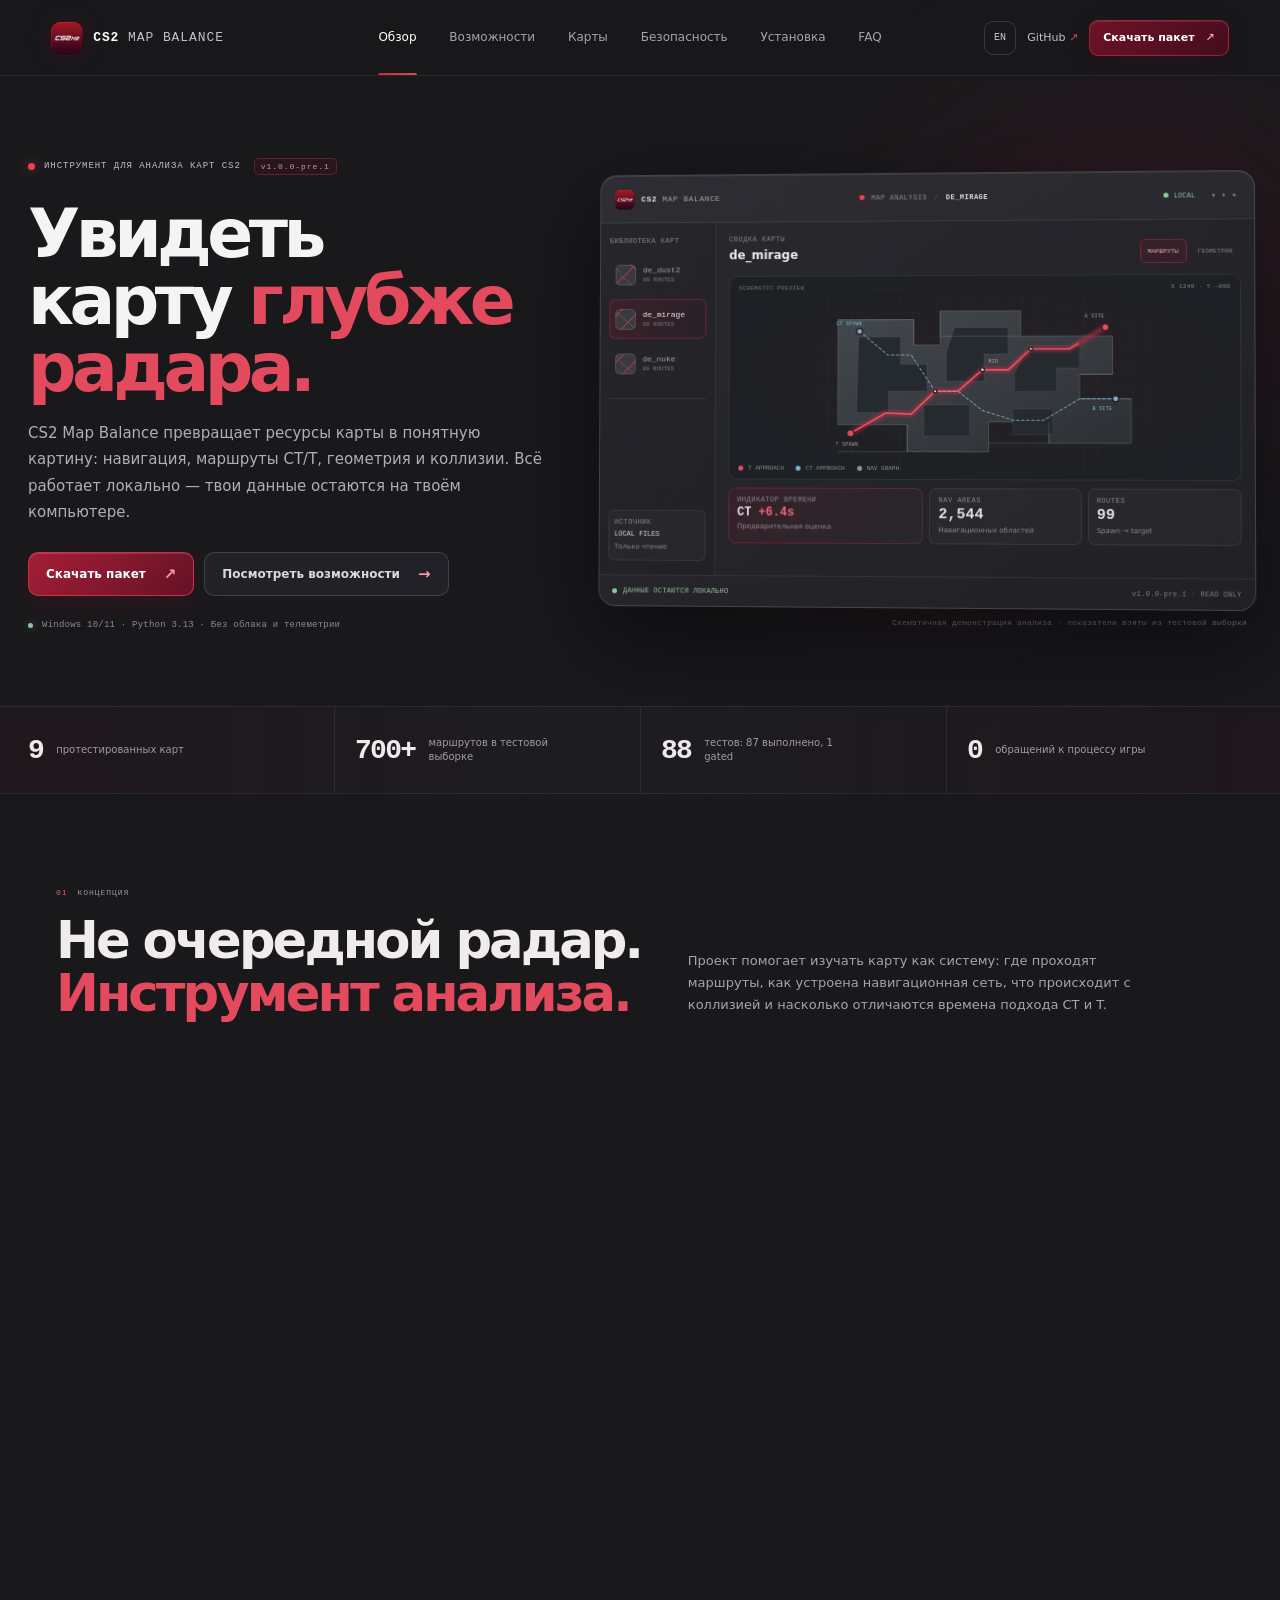
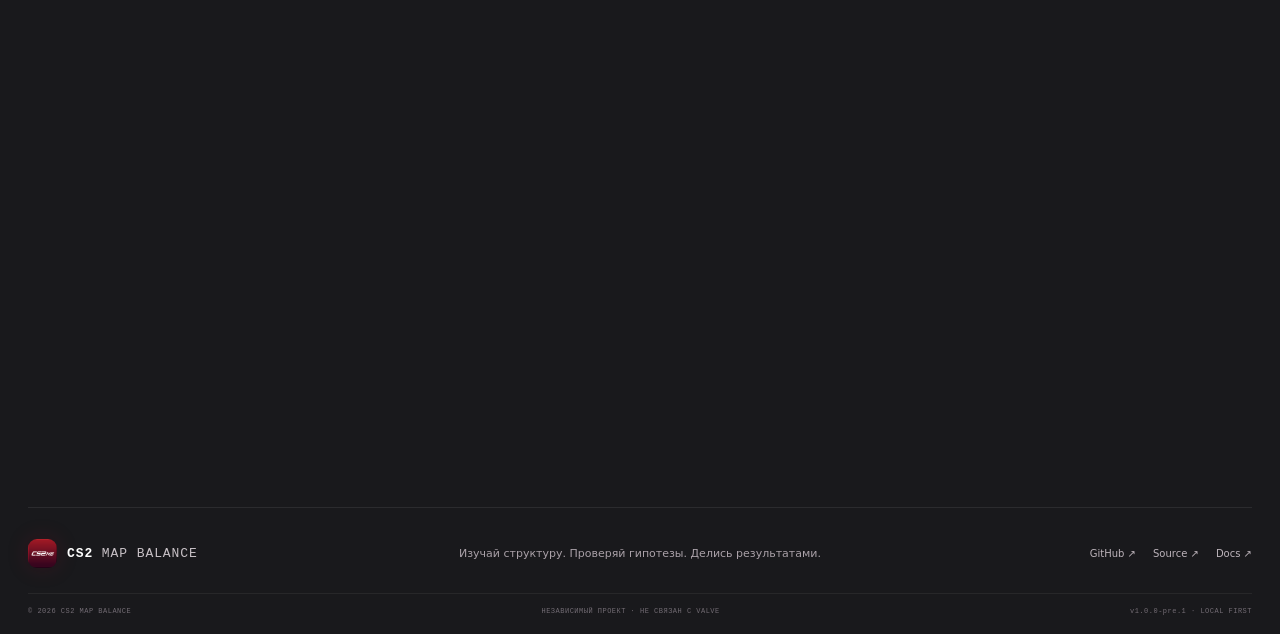
==== commit d8e13989: "fix: make the SRI resource diagram legible in the site and README" ====
--- a/index.html
+++ b/index.html
@@ -233,12 +233,12 @@
         </div>
         <div class="feature-story engine-story">
           <div class="feature-story-copy">
-            <div class="section-kicker"><span>ENGINE / 03</span><span data-ru="ВНУТРЕННИЙ SOURCE 2" data-en="INTERNAL SOURCE 2">ВНУТРЕННИЙ SOURCE 2</span></div>
+            <div class="section-kicker"><span>SRI / 03</span><span data-ru="ИНСПЕКТОР РЕСУРСОВ" data-en="SOURCE RESOURCE INSPECTOR">ИНСПЕКТОР РЕСУРСОВ</span></div>
             <h2 data-ru="Скомпилированные ресурсы — <em>внутри процесса.</em>" data-en="Compiled resources, <em>decoded in-process.</em>">Скомпилированные ресурсы — <em>внутри процесса.</em></h2>
             <p data-ru="Собственный SRI читает PHYS и EntityLump напрямую, без Source2Viewer-CLI и resourceinfo. Python-анализ и контракты данных остаются прежними." data-en="The first-party SRI reads PHYS and EntityLump directly, without Source2Viewer-CLI or resourceinfo. The Python analysis layer and data contracts stay unchanged.">Собственный SRI читает PHYS и EntityLump напрямую, без Source2Viewer-CLI и resourceinfo. Python-анализ и контракты данных остаются прежними.</p>
-            <a class="inline-link" href="https://github.com/Shtoblam/cs2mb-tool/releases/tag/v1.0.0-pre.1" target="_blank" rel="noopener"><span data-ru="Скачать engine" data-en="Download the engine">Скачать engine</span> <b>↗</b></a>
-          </div>
-          <img class="engine-story-image" src="docs/assets/illustrations/engine.svg" alt="Internal Source 2 engine: map VPK, SRI, contracts and existing analysis" loading="lazy">
+            <a class="inline-link" href="https://github.com/Shtoblam/cs2mb-tool/releases/tag/v1.0.0-pre.1" target="_blank" rel="noopener"><span data-ru="Скачать полный пакет" data-en="Download the complete package">Скачать полный пакет</span> <b>↗</b></a>
+          </div>
+          <div class="engine-visual"><img class="engine-story-image" src="docs/assets/illustrations/engine.svg" alt="SRI resource path: map VPK, validated data and the existing CS2MB analysis layer" loading="lazy"></div>
         </div>
         <div class="scope-note"><span class="scope-mark">!</span><p><b data-ru="Границы v1.0.0-pre.1" data-en="v1.0.0-pre.1 scope">Границы v1.0.0-pre.1</b><span data-ru="Это упрощённый расчёт маршрута от спавна до цели, а не симуляция раунда. Пока не моделируются встречи и столкновения с противниками, перестрелки, utility, видимость и решения игроков; CT/T — предварительный индикатор времени, а не вывод о реальном балансе." data-en="This is a simplified spawn-to-target route estimate, not a round simulation. Enemy encounters, firefights, utility, line of sight and player decisions are not modeled; CT/T is a preliminary timing indicator, not a conclusion about real match balance.">Пока нет combat-модели, win-rate prediction, detection/encounter timing или полноценной 3D-визуализации. Вердикт баланса основан только на времени маршрутов.</span></p></div>
       </div>
--- a/site.css
+++ b/site.css
@@ -228,6 +228,11 @@
 .feature-story h2 { font-size: clamp(30px,3.5vw,43px); }
 .feature-story-copy>p { max-width: 460px; margin: 15px 0 0; color: #aaa1a9; font-size: 12px; line-height: 1.7; }
 .engine-story { margin-top: 52px; padding-bottom: 20px; }
+.feature-story.engine-story { grid-template-columns: 1fr; gap: 28px; }
+.feature-story.engine-story .feature-story-copy>p { max-width: 760px; }
+.feature-story.engine-story .engine-story-image { margin-top: 4px; }
+.engine-visual { min-width: 0; overflow-x: auto; border-radius: 15px; }
+.engine-visual .engine-story-image { display: block; }
 .engine-story-image { width: 100%; border: 1px solid rgba(255,255,255,.1); border-radius: 15px; box-shadow: 0 24px 70px rgba(0,0,0,.28); }
 .pipeline-visual { display: flex; align-items: center; padding: 24px 20px; border: 1px solid rgba(255,255,255,.08); border-radius: 15px; background: linear-gradient(135deg,#29282f,#212126); }
 .pipeline-node { min-width: 0; flex: 1; display: grid; gap: 5px; }
@@ -398,6 +403,7 @@
   .feature-grid { grid-template-columns: 1fr; }
   .feature,.feature:nth-child(odd),.feature:nth-child(even) { padding: 15px 0; border-right: 0; }
   .pipeline-visual { flex-direction: column; align-items: stretch; gap: 0; padding: 16px; }
+  .engine-visual .engine-story-image { width: 760px; max-width: none; }
   .pipeline-node { display: grid; grid-template-columns: 33px 1fr; align-items: center; column-gap: 9px; padding: 7px 0; }
   .pipeline-node .pipeline-icon { grid-row: span 2; }
   .pipeline-connector { width: 1px; height: 18px; margin: 0 0 0 13px; flex: 0 0 18px; }
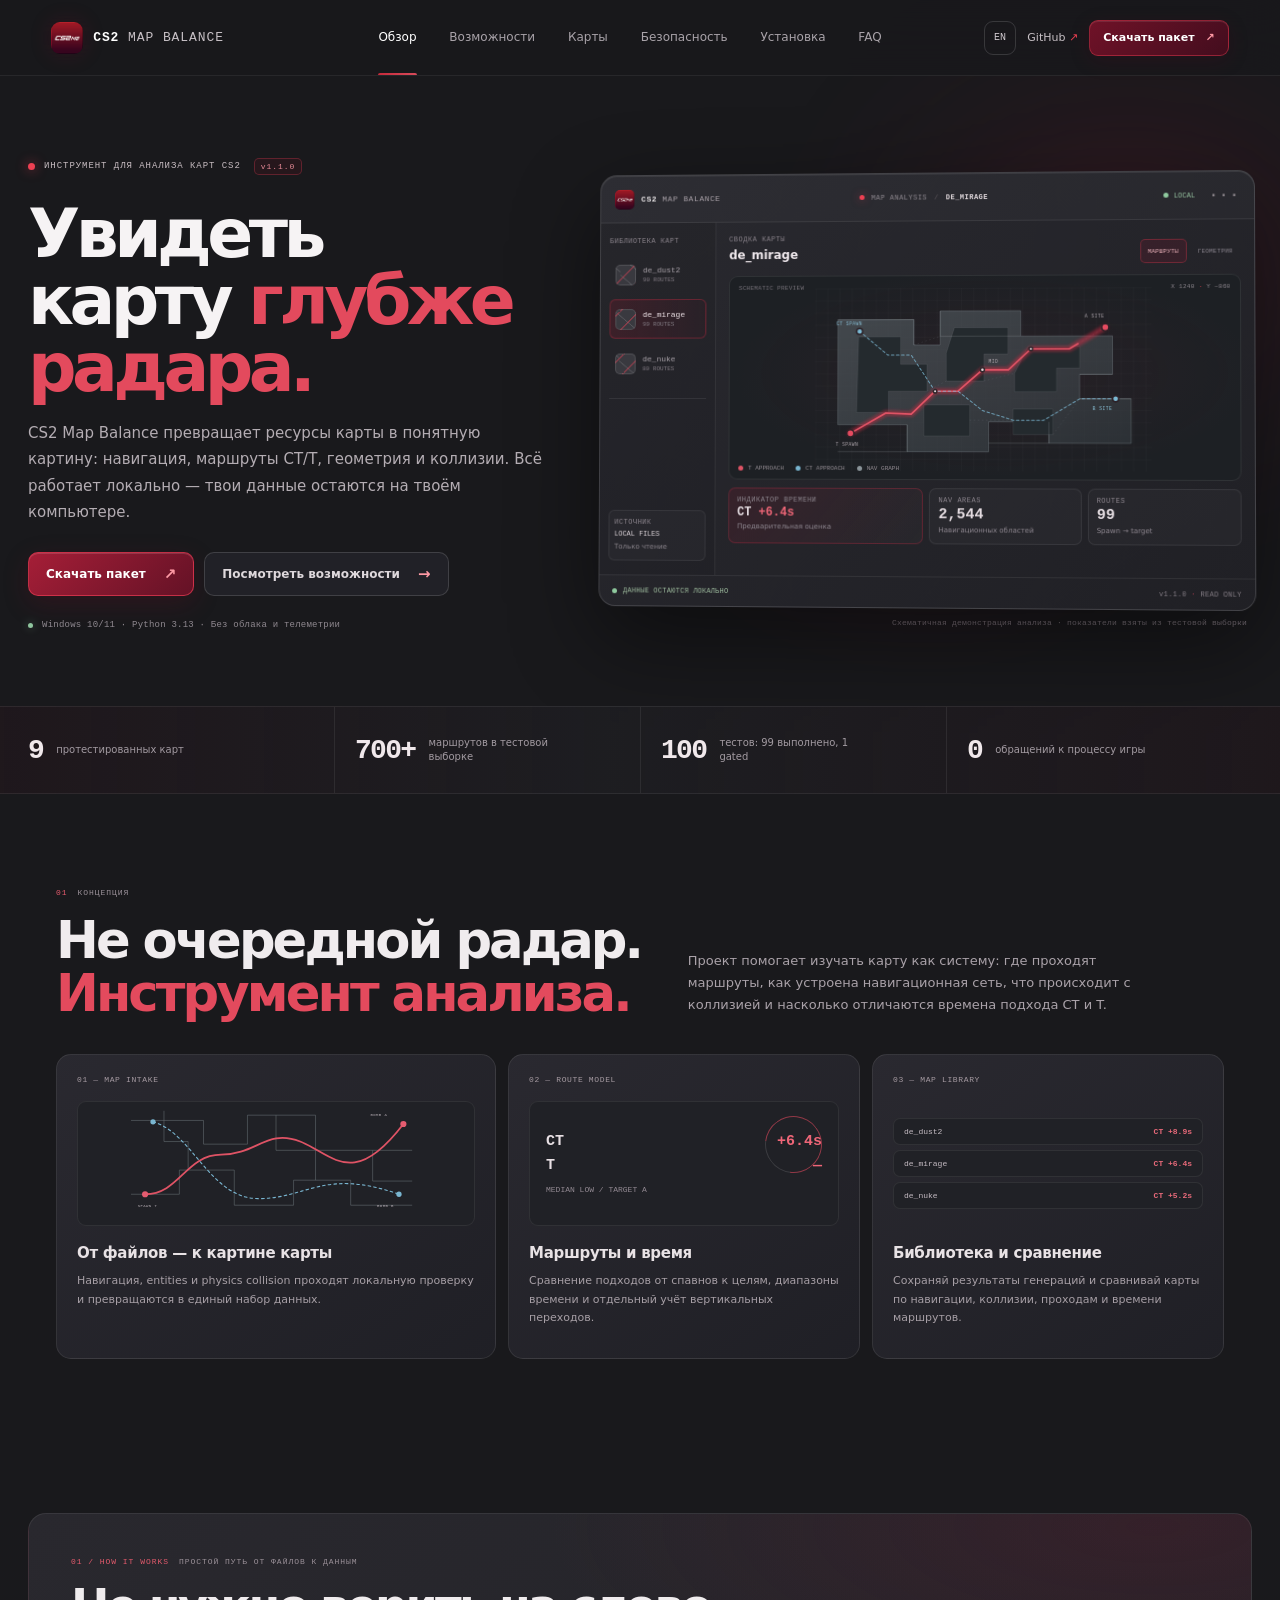
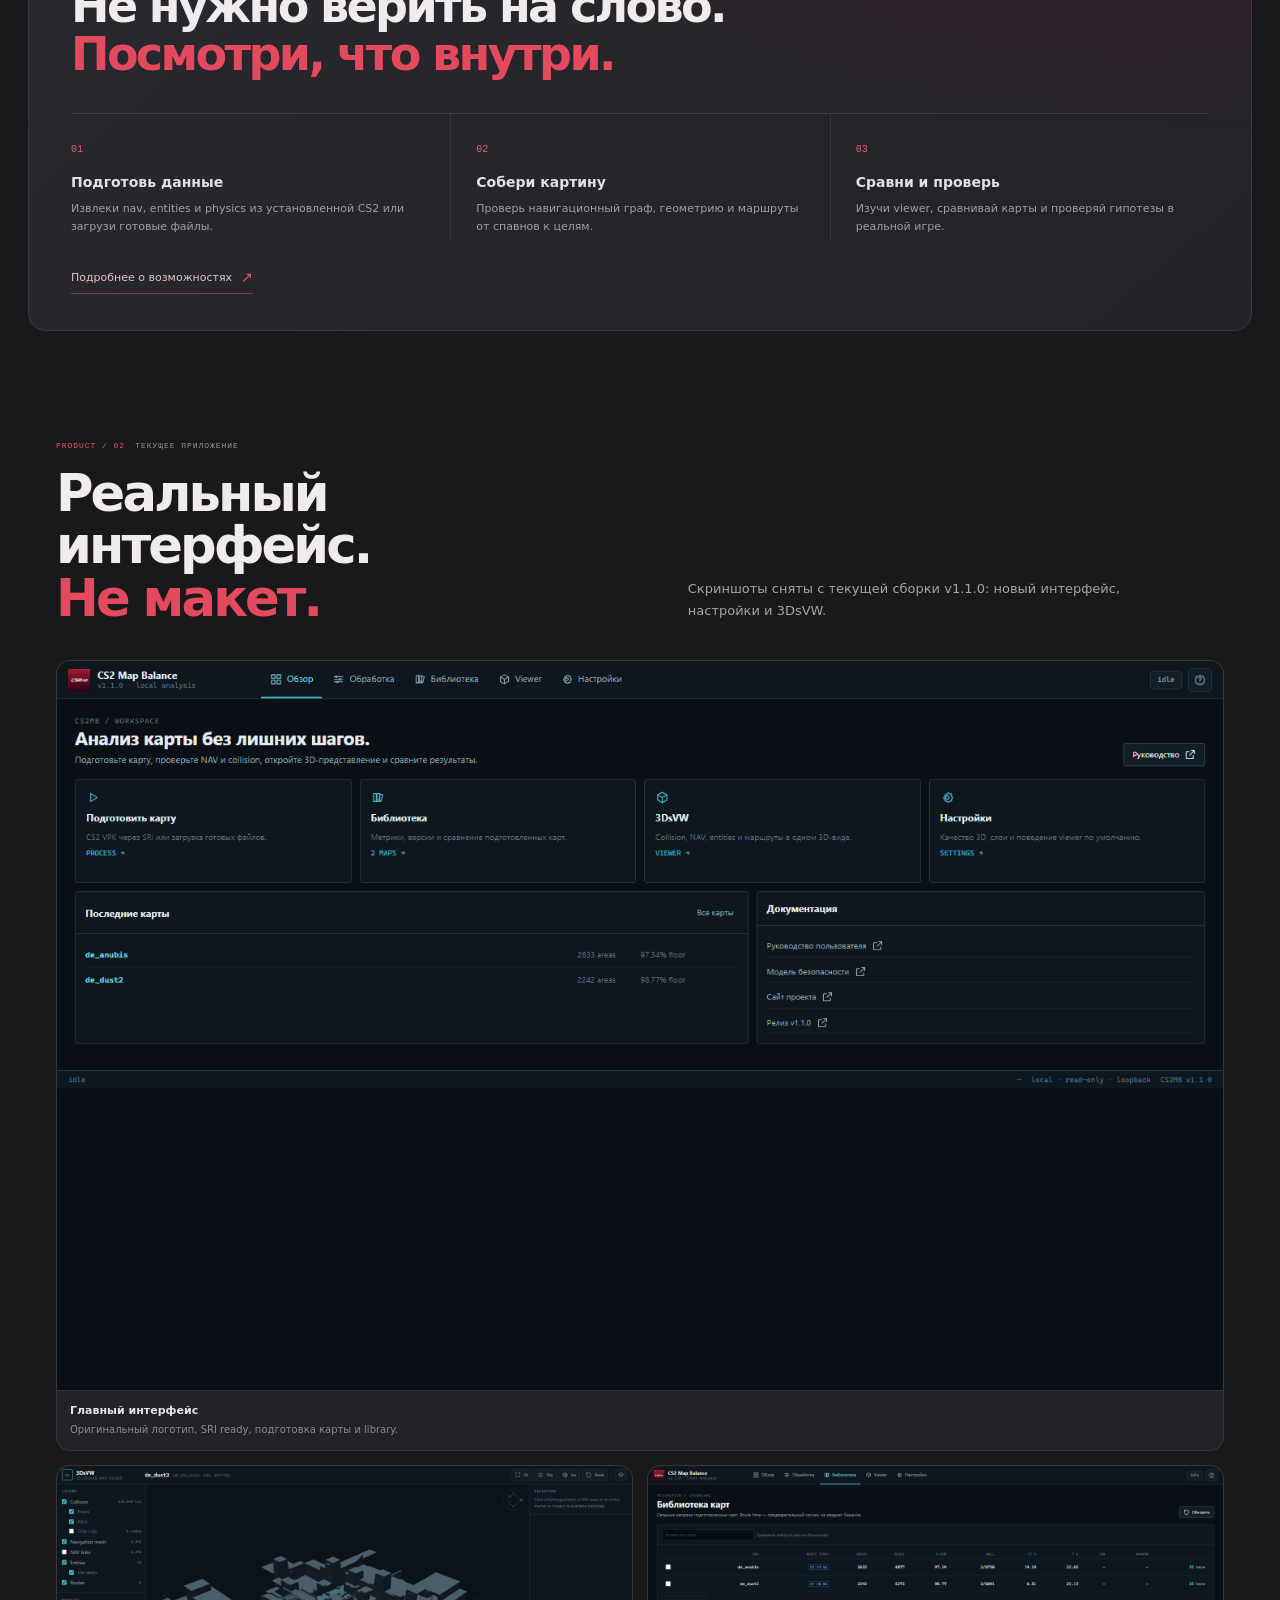
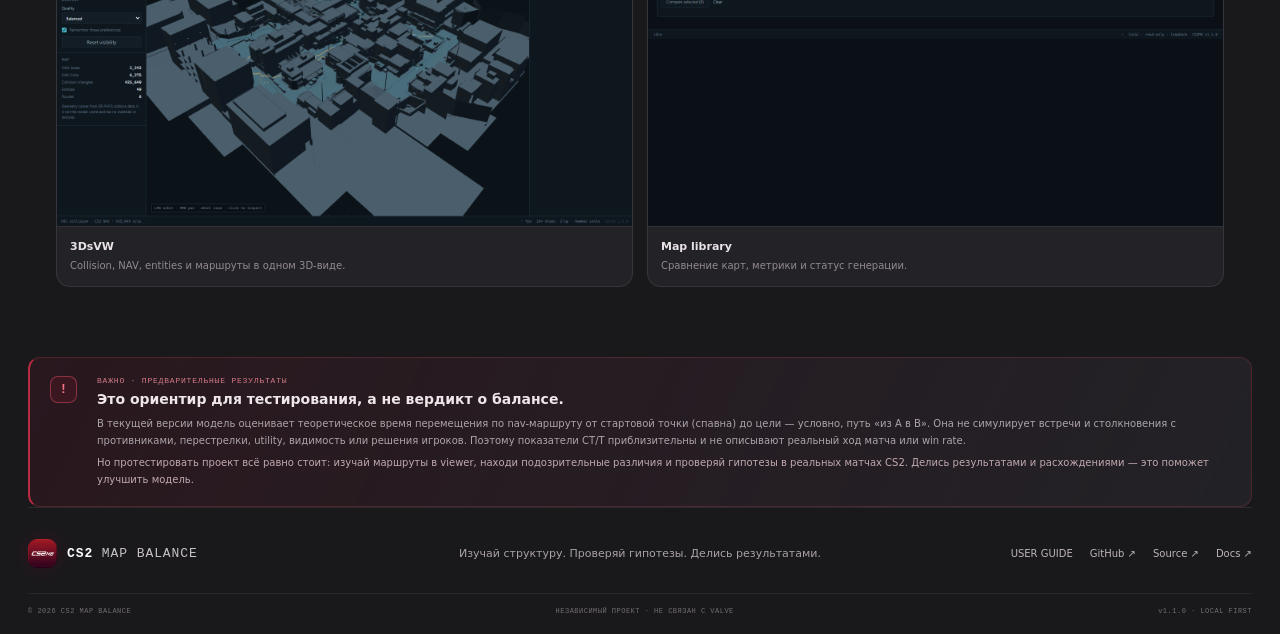
==== commit 4bd40685: "feat: add 3DsVW, redesigned workspace and v1.1.0 release" ====
--- a/index.html
+++ b/index.html
@@ -6,8 +6,8 @@
   <meta name="theme-color" content="#19191c">
   <meta name="description" content="CS2 Map Balance — a local Counter-Strike 2 map analysis tool for navigation, routes, geometry and collision inspection.">
   <meta property="og:type" content="website">
-  <meta property="og:title" content="CS2 Map Balance — Map Analysis Toolkit">
-  <meta property="og:description" content="Understand Counter-Strike 2 maps through navigation, route timing and geometry. Local-first, read-only analysis.">
+  <meta property="og:title" content="CS2 Map Balance — Map Analysis and 3DsVW">
+  <meta property="og:description" content="Understand Counter-Strike 2 maps through navigation, collision, route timing, geometry and a readable 3D map view. Local-first, read-only analysis.">
   <meta property="og:image" content="https://shtoblam.github.io/cs2mb-tool/docs/assets/brand/social-preview.png">
   <meta property="og:image:width" content="1280">
   <meta property="og:image:height" content="640">
@@ -36,7 +36,7 @@
       <div class="header-actions">
         <button class="language-button" id="language-toggle" type="button" aria-label="Switch language">EN</button>
         <a class="github-button" href="https://github.com/Shtoblam/cs2mb-tool" target="_blank" rel="noopener" aria-label="Open GitHub repository">GitHub <span>↗</span></a>
-        <a class="header-download" href="https://github.com/Shtoblam/cs2mb-tool/releases/tag/v1.0.0-pre.1" target="_blank" rel="noopener"><span data-ru="Скачать пакет" data-en="Download package">Скачать пакет</span><span>↗</span></a>
+        <a class="header-download" href="https://github.com/Shtoblam/cs2mb-tool/releases/tag/v1.1.0" target="_blank" rel="noopener"><span data-ru="Скачать пакет" data-en="Download package">Скачать пакет</span><span>↗</span></a>
       </div>
     </header>
 
@@ -45,11 +45,11 @@
         
 <section class="hero-section">
   <div class="hero-copy">
-    <div class="eyebrow"><span class="eyebrow-mark"></span><span data-ru="ИНСТРУМЕНТ ДЛЯ АНАЛИЗА КАРТ CS2" data-en="COUNTER-STRIKE 2 MAP ANALYSIS TOOL">ИНСТРУМЕНТ ДЛЯ АНАЛИЗА КАРТ CS2</span><span class="eyebrow-version">v1.0.0-pre.1</span></div>
+    <div class="eyebrow"><span class="eyebrow-mark"></span><span data-ru="ИНСТРУМЕНТ ДЛЯ АНАЛИЗА КАРТ CS2" data-en="COUNTER-STRIKE 2 MAP ANALYSIS TOOL">ИНСТРУМЕНТ ДЛЯ АНАЛИЗА КАРТ CS2</span><span class="eyebrow-version">v1.1.0</span></div>
     <h1 data-ru="Увидеть карту <em>глубже радара.</em>" data-en="See the map <em>beyond the radar.</em>">Увидеть карту <em>глубже радара.</em></h1>
     <p class="hero-description" data-ru="CS2 Map Balance превращает ресурсы карты в понятную картину: навигация, маршруты CT/T, геометрия и коллизии. Всё работает локально — твои данные остаются на твоём компьютере." data-en="CS2 Map Balance turns map resources into a clearer picture of navigation, CT/T routes, geometry and collision. It runs locally — your data stays on your machine.">CS2 Map Balance превращает ресурсы карты в понятную картину: навигация, маршруты CT/T, геометрия и коллизии. Всё работает локально — твои данные остаются на твоём компьютере.</p>
     <div class="hero-actions">
-      <a class="button button-primary" href="https://github.com/Shtoblam/cs2mb-tool/releases/tag/v1.0.0-pre.1" target="_blank" rel="noopener"><span data-ru="Скачать пакет" data-en="Download package">Скачать пакет</span><span class="button-arrow">↗</span></a>
+      <a class="button button-primary" href="https://github.com/Shtoblam/cs2mb-tool/releases/tag/v1.1.0" target="_blank" rel="noopener"><span data-ru="Скачать пакет" data-en="Download package">Скачать пакет</span><span class="button-arrow">↗</span></a>
       <button class="button button-secondary" type="button" data-page="features"><span data-ru="Посмотреть возможности" data-en="Explore the product">Посмотреть возможности</span><span class="button-arrow">→</span></button>
     </div>
     <div class="hero-footnote"><span class="hero-footnote-dot"></span><span data-ru="Windows 10/11 · Python 3.13 · Без облака и телеметрии" data-en="Windows 10/11 · Python 3.13 · No cloud or telemetry">Windows 10/11 · Python 3.13 · Без облака и телеметрии</span></div>
@@ -123,7 +123,7 @@
           </div>
         </div>
       </div>
-      <div class="product-window-footer"><span><i class="footer-ready-dot"></i><span data-ru="ДАННЫЕ ОСТАЮТСЯ ЛОКАЛЬНО" data-en="DATA STAYS ON YOUR MACHINE">ДАННЫЕ ОСТАЮТСЯ ЛОКАЛЬНО</span></span><span>v1.0.0-pre.1 <b>·</b> READ ONLY</span></div>
+      <div class="product-window-footer"><span><i class="footer-ready-dot"></i><span data-ru="ДАННЫЕ ОСТАЮТСЯ ЛОКАЛЬНО" data-en="DATA STAYS ON YOUR MACHINE">ДАННЫЕ ОСТАЮТСЯ ЛОКАЛЬНО</span></span><span>v1.1.0 <b>·</b> READ ONLY</span></div>
     </div>
     <div class="preview-caption" data-ru="Схематичная демонстрация анализа · показатели взяты из тестовой выборки" data-en="Illustrative analysis preview · figures taken from the test dataset">Схематичная демонстрация анализа · показатели взяты из тестовой выборки</div>
   </div>
@@ -132,7 +132,7 @@
       <div class="wrap signal-grid">
         <div><strong>9</strong><span data-ru="протестированных карт" data-en="maps tested">протестированных карт</span></div>
         <div><strong>700+</strong><span data-ru="маршрутов в тестовой выборке" data-en="routes in the test set">маршрутов в тестовой выборке</span></div>
-        <div><strong>88</strong><span data-ru="тестов: 87 выполнено, 1 gated" data-en="tests: 87 executed, 1 gated">тестов: 87 выполнено, 1 gated</span></div>
+        <div><strong>100</strong><span data-ru="тестов: 99 выполнено, 1 gated" data-en="tests: 99 executed, 1 gated">тестов: 99 выполнено, 1 gated</span></div>
         <div><strong>0</strong><span data-ru="обращений к процессу игры" data-en="game-process interactions">обращений к процессу игры</span></div>
       </div>
     </section>
@@ -188,21 +188,21 @@
             <div class="section-kicker"><span>PRODUCT / 02</span><span data-ru="ТЕКУЩЕЕ ПРИЛОЖЕНИЕ" data-en="CURRENT APPLICATION">ТЕКУЩЕЕ ПРИЛОЖЕНИЕ</span></div>
             <div class="section-heading">
               <h2 data-ru="Реальный интерфейс.<br><em>Не макет.</em>" data-en="The actual application.<br><em>Not a mockup.</em>">Реальный интерфейс.<br><em>Не макет.</em></h2>
-              <p data-ru="Скриншоты сняты с текущей сборки v1.0.0-pre.1 после переименования в SRI и security-изменений." data-en="Captured from the current v1.0.0-pre.1 build after the SRI rename and security changes.">Скриншоты сняты с текущей сборки v1.0.0-pre.1 после переименования в SRI и security-изменений.</p>
+              <p data-ru="Скриншоты сняты с текущей сборки v1.1.0: новый интерфейс, настройки и 3DsVW." data-en="Captured from the current v1.1.0 build: new UI, settings and 3DsVW.">Скриншоты сняты с текущей сборки v1.1.0: новый интерфейс, настройки и 3DsVW.</p>
             </div>
             <div class="screenshot-grid">
-              <figure class="wide"><img src="docs/assets/screenshots/cs2mb-main.png" alt="CS2MB main intake interface with original logo and SRI status" loading="lazy"><figcaption><b data-ru="Главный интерфейс" data-en="Main interface">Главный интерфейс</b><span data-ru="Оригинальный логотип, SRI ready, подготовка карты и library." data-en="Original logo, SRI ready, map intake and library.">Оригинальный логотип, SRI ready, подготовка карты и library.</span></figcaption></figure>
-              <figure><img src="docs/assets/screenshots/cs2mb-map-viewer.png" alt="Generated map viewer with routes" loading="lazy"><figcaption><b data-ru="Viewer карты" data-en="Map viewer">Viewer карты</b><span data-ru="NAV-маршруты, collision-контекст и реальные сгенерированные данные." data-en="NAV routes, collision context and real generated data.">NAV-маршруты, collision-контекст и реальные сгенерированные данные.</span></figcaption></figure>
-              <figure><img src="docs/assets/screenshots/cs2mb-map-library.png" alt="Map library with real data" loading="lazy"><figcaption><b data-ru="Map library" data-en="Map library">Map library</b><span data-ru="Сравнение карт, метрики и статус генерации." data-en="Map comparison, metrics and generation status.">Сравнение карт, метрики и статус генерации.</span></figcaption></figure>
+              <figure class="wide"><img src="docs/assets/screenshots/app-v1.1-overview.png" alt="CS2MB main intake interface with original logo and SRI status" loading="lazy"><figcaption><b data-ru="Главный интерфейс" data-en="Main interface">Главный интерфейс</b><span data-ru="Оригинальный логотип, SRI ready, подготовка карты и library." data-en="Original logo, SRI ready, map intake and library.">Оригинальный логотип, SRI ready, подготовка карты и library.</span></figcaption></figure>
+              <figure><img src="docs/assets/screenshots/3dsvw-dust2.png" alt="3DsVW: collision, NAV, entities and routes" loading="lazy"><figcaption><b data-ru="3DsVW" data-en="3DsVW">3DsVW</b><span data-ru="Collision, NAV, entities и маршруты в одном 3D-виде." data-en="Collision, NAV, entities and routes in one 3D view.">Collision, NAV, entities и маршруты в одном 3D-виде.</span></figcaption></figure>
+              <figure><img src="docs/assets/screenshots/app-v1.1-library.png" alt="Map library with real data" loading="lazy"><figcaption><b data-ru="Map library" data-en="Map library">Map library</b><span data-ru="Сравнение карт, метрики и статус генерации." data-en="Map comparison, metrics and generation status.">Сравнение карт, метрики и статус генерации.</span></figcaption></figure>
             </div>
           </section>
-          <section class="notice-wrap" aria-label="Pre-release status notice">
+          <section class="notice-wrap" aria-label="Preliminary results notice">
     <div class="early-notice">
       <div class="notice-icon" aria-hidden="true">!</div>
       <div class="notice-copy">
         <div class="notice-kicker" data-ru="ВАЖНО · ПРЕДВАРИТЕЛЬНЫЕ РЕЗУЛЬТАТЫ" data-en="IMPORTANT · PRELIMINARY RESULTS">ВАЖНО · ПРЕДВАРИТЕЛЬНЫЕ РЕЗУЛЬТАТЫ</div>
         <h2 class="notice-title" data-ru="Это ориентир для тестирования, а не вердикт о балансе." data-en="A testing reference — not a verdict on map balance.">Это ориентир для тестирования, а не вердикт о балансе.</h2>
-        <p class="notice-body" data-ru="В текущей pre-release модель оценивает теоретическое время перемещения по nav-маршруту от стартовой точки (спавна) до цели — условно, путь «из A в B». Она не симулирует встречи и столкновения с противниками, перестрелки, utility, видимость или решения игроков. Поэтому показатели CT/T приблизительны и не описывают реальный ход матча или win rate." data-en="In this pre-release build, the model estimates theoretical travel time along a navigation route from a starting point (spawn) to a target — essentially, a path from A to B. It does not simulate enemy encounters, firefights, utility, line of sight, or player decisions. CT/T figures are therefore approximate and do not describe actual match flow or win rate.">В текущей pre-release модель оценивает теоретическое время перемещения по nav-маршруту от стартовой точки (спавна) до цели — условно, путь «из A в B». Она не симулирует встречи и столкновения с противниками, перестрелки, utility, видимость или решения игроков. Поэтому показатели CT/T приблизительны и не описывают реальный ход матча или win rate.</p>
+        <p class="notice-body" data-ru="В текущей версии модель оценивает теоретическое время перемещения по nav-маршруту от стартовой точки (спавна) до цели — условно, путь «из A в B». Она не симулирует встречи и столкновения с противниками, перестрелки, utility, видимость или решения игроков. Поэтому показатели CT/T приблизительны и не описывают реальный ход матча или win rate." data-en="In the current build, the model estimates theoretical travel time along a navigation route from a starting point (spawn) to a target — essentially, a path from A to B. It does not simulate enemy encounters, firefights, utility, line of sight, or player decisions. CT/T figures are therefore approximate and do not describe actual match flow or win rate.">В текущей версии модель оценивает теоретическое время перемещения по nav-маршруту от стартовой точки (спавна) до цели — условно, путь «из A в B». Она не симулирует встречи и столкновения с противниками, перестрелки, utility, видимость или решения игроков. Поэтому показатели CT/T приблизительны и не описывают реальный ход матча или win rate.</p>
         <p class="notice-foot" data-ru="Но протестировать проект всё равно стоит: изучай маршруты в viewer, находи подозрительные различия и проверяй гипотезы в реальных матчах CS2. Делись результатами и расхождениями — это поможет улучшить модель." data-en="It is still worth testing: inspect routes in the viewer, look for suspicious differences, and validate hypotheses in real CS2 games. Share results and mismatches to help improve the model.">Но протестировать проект всё равно стоит: изучай маршруты в viewer, находи подозрительные различия и проверяй гипотезы в реальных матчах CS2. Делись результатами и расхождениями — это поможет улучшить модель.</p>
       </div>
     </div>
@@ -221,7 +221,7 @@
         <div class="section-kicker"><span>02</span><span data-ru="ВОЗМОЖНОСТИ" data-en="CAPABILITIES">ВОЗМОЖНОСТИ</span></div>
         <div class="section-heading">
           <h2 data-ru="Что находится<br><em>под капотом.</em>" data-en="What’s under<br><em>the hood.</em>">Что находится<br><em>под капотом.</em></h2>
-          <p data-ru="v1.0.0-pre.1 сфокусирована на измеримых данных карты. Это не симулятор матча и не предсказатель победителя." data-en="v1.0.0-pre.1 focuses on measurable map data. It is not a match simulator or a winner predictor.">v1.0.0-pre.1 сфокусирована на измеримых данных карты. Это не симулятор матча и не предсказатель победителя.</p>
+          <p data-ru="v1.1.0 сфокусирована на измеримых данных карты. Это не симулятор матча и не предсказатель победителя." data-en="v1.1.0 focuses on measurable map data. It is not a match simulator or a winner predictor.">v1.1.0 сфокусирована на измеримых данных карты. Это не симулятор матча и не предсказатель победителя.</p>
         </div>
         <div class="feature-grid">
           <article class="feature"><span class="feature-icon">⌁</span><div><h3 data-ru="Навигационная сеть" data-en="Navigation graph">Навигационная сеть</h3><p data-ru="Подсчёт nav areas и связей, анализ структуры и построение репрезентативных маршрутов." data-en="Count nav areas and edges, inspect graph structure and build representative routes.">Подсчёт nav areas и связей, анализ структуры и построение репрезентативных маршрутов.</p></div><span class="feature-id">F_01</span></article>
@@ -236,13 +236,23 @@
             <div class="section-kicker"><span>SRI / 03</span><span data-ru="ИНСПЕКТОР РЕСУРСОВ" data-en="SOURCE RESOURCE INSPECTOR">ИНСПЕКТОР РЕСУРСОВ</span></div>
             <h2 data-ru="Скомпилированные ресурсы — <em>внутри процесса.</em>" data-en="Compiled resources, <em>decoded in-process.</em>">Скомпилированные ресурсы — <em>внутри процесса.</em></h2>
             <p data-ru="Собственный SRI читает PHYS и EntityLump напрямую, без Source2Viewer-CLI и resourceinfo. Python-анализ и контракты данных остаются прежними." data-en="The first-party SRI reads PHYS and EntityLump directly, without Source2Viewer-CLI or resourceinfo. The Python analysis layer and data contracts stay unchanged.">Собственный SRI читает PHYS и EntityLump напрямую, без Source2Viewer-CLI и resourceinfo. Python-анализ и контракты данных остаются прежними.</p>
-            <a class="inline-link" href="https://github.com/Shtoblam/cs2mb-tool/releases/tag/v1.0.0-pre.1" target="_blank" rel="noopener"><span data-ru="Скачать полный пакет" data-en="Download the complete package">Скачать полный пакет</span> <b>↗</b></a>
+            <a class="inline-link" href="https://github.com/Shtoblam/cs2mb-tool/releases/tag/v1.1.0" target="_blank" rel="noopener"><span data-ru="Скачать полный пакет" data-en="Download the complete package">Скачать полный пакет</span> <b>↗</b></a>
           </div>
           <div class="engine-visual"><img class="engine-story-image" src="docs/assets/illustrations/engine.svg" alt="SRI resource path: map VPK, validated data and the existing CS2MB analysis layer" loading="lazy"></div>
         </div>
-        <div class="scope-note"><span class="scope-mark">!</span><p><b data-ru="Границы v1.0.0-pre.1" data-en="v1.0.0-pre.1 scope">Границы v1.0.0-pre.1</b><span data-ru="Это упрощённый расчёт маршрута от спавна до цели, а не симуляция раунда. Пока не моделируются встречи и столкновения с противниками, перестрелки, utility, видимость и решения игроков; CT/T — предварительный индикатор времени, а не вывод о реальном балансе." data-en="This is a simplified spawn-to-target route estimate, not a round simulation. Enemy encounters, firefights, utility, line of sight and player decisions are not modeled; CT/T is a preliminary timing indicator, not a conclusion about real match balance.">Пока нет combat-модели, win-rate prediction, detection/encounter timing или полноценной 3D-визуализации. Вердикт баланса основан только на времени маршрутов.</span></p></div>
-      </div>
-    </section>
+        <div class="scope-note"><span class="scope-mark">!</span><p><b data-ru="Границы v1.1.0" data-en="v1.1.0 scope">Границы v1.1.0</b><span data-ru="Это упрощённый расчёт маршрута от спавна до цели, а не симуляция раунда. Пока не моделируются встречи и столкновения с противниками, перестрелки, utility, видимость и решения игроков; CT/T — предварительный индикатор времени, а не вывод о реальном балансе." data-en="This is a simplified spawn-to-target route estimate, not a round simulation. Enemy encounters, firefights, utility, line of sight and player decisions are not modeled. 3DsVW shows collision, NAV and entities, not render-world geometry. CT/T is a preliminary timing indicator, not a conclusion about real match balance.">Пока нет combat-модели, win-rate prediction и detection/encounter timing. 3DsVW показывает collision, NAV и entities, а не render world. Вердикт баланса основан только на времени маршрутов.</span></p></div>
+      </div>
+    </section>
+        <div class="page-width feature-story engine-story">
+          <div class="feature-story-copy">
+            <div class="section-kicker"><span>3DSVW / 04</span><span data-ru="3D SOURCE MAP VIEWER" data-en="3D SOURCE MAP VIEWER">3D SOURCE MAP VIEWER</span></div>
+            <h2 data-ru="Collision, NAV и маршруты — <em>в 3D.</em>" data-en="Collision, NAV and routes — <em>in 3D.</em>">Collision, NAV и маршруты — <em>в 3D.</em></h2>
+            <p data-ru="3DsVW загружает сгенерированную SRI collision-геометрию, NAV-полигоны и entity-маркеры. Это читаемый технический вид, а не render world с материалами и текстурами." data-en="3DsVW loads generated SRI collision geometry, NAV polygons and entity markers. It is a readable technical view, not a render world with materials and textures.">3DsVW загружает сгенерированную SRI collision-геометрию, NAV-полигоны и entity-маркеры. Это читаемый технический вид, а не render world с материалами и текстурами.</p>
+            <p data-ru="Слои collision, floors, walls, NAV, entities и routes переключаются независимо. Камера: orbit, pan, zoom, fit, top, iso и reset. Клик по объекту показывает доступные метаданные." data-en="Collision, floor, wall, NAV, entity and route layers toggle independently. Camera: orbit, pan, zoom, fit, top, iso and reset. Click an object to inspect available metadata.">Слои collision, floors, walls, NAV, entities и routes переключаются независимо. Камера: orbit, pan, zoom, fit, top, iso и reset. Клик по объекту показывает доступные метаданные.</p>
+            <a class="inline-link" href="docs/USER_GUIDE.md" target="_blank" rel="noopener"><span data-ru="Руководство по 3DsVW" data-en="3DsVW user guide">Руководство по 3DsVW</span> <b>↗</b></a>
+          </div>
+          <div class="engine-visual"><img class="engine-story-image" src="docs/assets/screenshots/3dsvw-dust2.png" alt="3DsVW: collision, NAV, entities and routes in de_dust2" loading="lazy"></div>
+        </div>
         <div class="page-width feature-story">
           <div class="feature-story-copy">
             <div class="section-kicker"><span>PIPELINE / 03</span><span data-ru="КАК ЭТО УСТРОЕНО" data-en="HOW IT FITS TOGETHER">КАК ЭТО УСТРОЕНО</span></div>
@@ -265,13 +275,13 @@
         <div class="page-intro page-width">
           <div class="section-kicker"><span>DATASET / 03</span><span data-ru="ТЕСТОВАЯ ВЫБОРКА" data-en="TEST DATASET">ТЕСТОВАЯ ВЫБОРКА</span></div>
           <h1 data-ru="Данные, а не <em>догадки.</em>" data-en="Data, not <em>guesswork.</em>">Данные, а не <em>догадки.</em></h1>
-          <p data-ru="Ниже — фактическая тестовая выборка v1.0.0-pre.1: навигационные области, связи, качество сопоставления пола, wall flags и число маршрутов." data-en="The v1.0.0-pre.1 test batch: navigation areas, graph edges, floor matching, wall flags and route counts.">Ниже — фактическая тестовая выборка v1.0.0-pre.1: навигационные области, связи, качество сопоставления пола, wall flags и число маршрутов.</p>
+          <p data-ru="Ниже — фактическая тестовая выборка v1.1.0: навигационные области, связи, качество сопоставления пола, wall flags и число маршрутов." data-en="The v1.1.0 test batch: navigation areas, graph edges, floor matching, wall flags and route counts.">Ниже — фактическая тестовая выборка v1.1.0: навигационные области, связи, качество сопоставления пола, wall flags и число маршрутов.</p>
         </div>
         <section class="section wrap" id="maps">
       <div class="section-kicker"><span>03</span><span data-ru="ТЕСТОВАЯ ВЫБОРКА" data-en="TESTED MAPS">ТЕСТОВАЯ ВЫБОРКА</span></div>
       <div class="section-heading">
         <h2 data-ru="Проверено на<br><em>реальных картах.</em>" data-en="Tested on<br><em>real maps.</em>">Проверено на<br><em>реальных картах.</em></h2>
-        <p data-ru="В v1.0.0-pre.1 проверялись девять карт. Показатель CT/T — эвристика времени маршрута, а не утверждение о соревновательном балансе." data-en="Nine maps were exercised in v1.0.0-pre.1. The CT/T figure is a route-time heuristic, not a claim about competitive balance.">В v1.0.0-pre.1 проверялись девять карт. Показатель CT/T — эвристика времени маршрута, а не утверждение о соревновательном балансе.</p>
+        <p data-ru="В v1.1.0 проверялись девять карт. Показатель CT/T — эвристика времени маршрута, а не утверждение о соревновательном балансе." data-en="Nine maps were exercised in v1.1.0. The CT/T figure is a route-time heuristic, not a claim about competitive balance.">В v1.1.0 проверялись девять карт. Показатель CT/T — эвристика времени маршрута, а не утверждение о соревновательном балансе.</p>
       </div>
       <div class="table-wrap">
         <table>
@@ -333,7 +343,7 @@
       <div class="section-kicker"><span>05</span><span data-ru="НАЧАТЬ РАБОТУ" data-en="GET STARTED">НАЧАТЬ РАБОТУ</span></div>
       <div class="section-heading">
         <h2 data-ru="От установки<br><em>до первого viewer.</em>" data-en="From setup<br><em>to your first viewer.</em>">От установки<br><em>до первого viewer.</em></h2>
-        <p data-ru="v1.0.0-pre.1 рассчитана на Windows 10/11 x64. Основной runtime использует стандартную библиотеку Python — pip install не нужен." data-en="v1.0.0-pre.1 targets Windows 10/11 x64. The core runtime uses the Python standard library — no pip install required.">v1.0.0-pre.1 рассчитана на Windows 10/11 x64. Основной runtime использует стандартную библиотеку Python — pip install не нужен.</p>
+        <p data-ru="v1.1.0 рассчитана на Windows 10/11 x64. Основной runtime использует стандартную библиотеку Python — pip install не нужен." data-en="v1.1.0 targets Windows 10/11 x64. The core runtime uses the Python standard library — no pip install required.">v1.1.0 рассчитана на Windows 10/11 x64. Основной runtime использует стандартную библиотеку Python — pip install не нужен.</p>
       </div>
       <div class="steps">
         <article><span>01</span><h3 data-ru="Подготовь среду" data-en="Prepare the environment">Подготовь среду</h3><p data-ru="Установи Python 3.13 x64 и скачай архив проекта." data-en="Install Python 3.13 x64 and download the project archive.">Установи Python 3.13 x64 и скачай архив проекта.</p></article>
@@ -347,13 +357,13 @@
         <div><span data-ru="ДОПОЛНИТЕЛЬНО" data-en="OPTIONAL">ДОПОЛНИТЕЛЬНО</span><b>SRI — включён в пакет</b></div>
       </div>
       <div class="download-panel">
-        <div><span class="download-kicker">CS2 MAP BALANCE / v1.0.0-pre.1</span><h3 data-ru="Готов изучить свою карту?" data-en="Ready to inspect a map?">Готов изучить свою карту?</h3><p data-ru="Скачай актуальный архив исходников и открой инструкцию по установке." data-en="Get the latest source archive and follow the installation guide.">Начни с релиза и подробного руководства по установке.</p></div>
-        <div class="download-actions"><a class="button button-primary" href="https://github.com/Shtoblam/cs2mb-tool/releases/tag/v1.0.0-pre.1" target="_blank" rel="noopener" data-ru="Скачать полный пакет ↗" data-en="Download complete package ↗">Скачать полный пакет ↗</a><a class="button button-ghost" href="README.ru.md" data-href-ru="README.ru.md" data-href-en="README.md" data-ru="Инструкция ↗" data-en="Documentation ↗">Инструкция ↗</a></div>
+        <div><span class="download-kicker">CS2 MAP BALANCE / v1.1.0</span><h3 data-ru="Готов изучить свою карту?" data-en="Ready to inspect a map?">Готов изучить свою карту?</h3><p data-ru="Скачай актуальный архив исходников и открой инструкцию по установке." data-en="Get the latest source archive and follow the installation guide.">Начни с релиза и подробного руководства по установке.</p></div>
+        <div class="download-actions"><a class="button button-primary" href="https://github.com/Shtoblam/cs2mb-tool/releases/tag/v1.1.0" target="_blank" rel="noopener" data-ru="Скачать полный пакет ↗" data-en="Download complete package ↗">Скачать полный пакет ↗</a><a class="button button-ghost" href="README.ru.md" data-href-ru="README.ru.md" data-href-en="README.md" data-ru="Инструкция ↗" data-en="Documentation ↗">Инструкция ↗</a></div>
       </div>
     </section>
         <div class="page-width install-preview">
           <div class="install-preview-copy"><span class="section-kicker">IN-APP GUIDE / 06</span><h2 data-ru="Инструкция находится и внутри приложения." data-en="The guide is also built into the app.">Инструкция находится и внутри приложения.</h2><p data-ru="В приложении есть пошаговый onboarding: Python, запуск сервера, установка внутреннего Source 2 engine и подготовка первой карты." data-en="The app includes step-by-step onboarding for Python, server startup, the internal Source 2 engine and preparing your first map.">В приложении есть пошаговый onboarding: Python, запуск сервера, установка внутреннего Source 2 engine и подготовка первой карты.</p><a class="inline-link" href="README.ru.md" data-href-ru="README.ru.md" data-href-en="README.md"><span data-ru="Открыть полное руководство" data-en="Open the full guide">Открыть полное руководство</span> <b>↗</b></a></div>
-          <a class="install-preview-image" href="docs/assets/screenshots/cs2mb-setup.png" target="_blank" rel="noopener"><img src="docs/assets/screenshots/cs2mb-setup.png" alt="CS2 Map Balance in-app installation guide screenshot"><span data-ru="ОТКРЫТЬ СКРИНШОТ ↗" data-en="OPEN SCREENSHOT ↗">ОТКРЫТЬ СКРИНШОТ ↗</span></a>
+          <a class="install-preview-image" href="docs/assets/screenshots/app-v1.1-tutorial.png" target="_blank" rel="noopener"><img src="docs/assets/screenshots/app-v1.1-tutorial.png" alt="CS2 Map Balance in-app installation guide screenshot"><span data-ru="ОТКРЫТЬ СКРИНШОТ ↗" data-en="OPEN SCREENSHOT ↗">ОТКРЫТЬ СКРИНШОТ ↗</span></a>
         </div>
       </div>
 
@@ -361,7 +371,7 @@
         <div class="page-intro page-width">
           <div class="section-kicker"><span>HELP / 06</span><span>FAQ</span></div>
           <h1 data-ru="Вопросы, которые <em>важно задать.</em>" data-en="The questions worth <em>asking.</em>">Вопросы, которые <em>важно задать.</em></h1>
-          <p data-ru="О точности оценок, безопасной работе с файлами CS2 и текущих ограничениях alpha." data-en="About estimate accuracy, safe handling of CS2 files and the current pre-release limitations.">О точности оценок, безопасной работе с файлами CS2 и текущих ограничениях alpha.</p>
+          <p data-ru="О точности оценок, безопасной работе с файлами CS2 и текущих ограничениях." data-en="About estimate accuracy, safe handling of CS2 files and the current limitations.">О точности оценок, безопасной работе с файлами CS2 и текущих ограничениях.</p>
         </div>
         <section class="faq-section">
       <div class="wrap faq-layout">
@@ -383,10 +393,10 @@
       <div class="footer-top">
         <a class="brand footer-brand" href="#overview" data-page="overview"><img src="logo.png" alt="" width="30" height="30"><span>CS2 <b>MAP BALANCE</b></span></a>
         <p data-ru="Изучай структуру. Проверяй гипотезы. Делись результатами." data-en="Explore the structure. Test your hypotheses. Share what you find.">Изучай структуру. Проверяй гипотезы. Делись результатами.</p>
-        <div class="footer-links"><a href="https://github.com/Shtoblam/cs2mb-tool" target="_blank" rel="noopener">GitHub ↗</a><a href="https://github.com/Shtoblam/cs2mb-tool/archive/refs/heads/main.zip" target="_blank" rel="noopener">Source ↗</a><a href="README.ru.md" data-href-ru="README.ru.md" data-href-en="README.md">Docs ↗</a></div>
-      </div>
-      <div class="footer-bottom"><span>© 2026 CS2 MAP BALANCE</span><span data-ru="НЕЗАВИСИМЫЙ ПРОЕКТ · НЕ СВЯЗАН С VALVE" data-en="INDEPENDENT PROJECT · NOT AFFILIATED WITH VALVE">НЕЗАВИСИМЫЙ ПРОЕКТ · НЕ СВЯЗАН С VALVE</span><span>v1.0.0-pre.1 · LOCAL FIRST</span></div>
+        <div class="footer-links"><a href="docs/USER_GUIDE.md" target="_blank" rel="noopener">USER GUIDE</a><a href="https://github.com/Shtoblam/cs2mb-tool" target="_blank" rel="noopener">GitHub ↗</a><a href="https://github.com/Shtoblam/cs2mb-tool/archive/refs/heads/main.zip" target="_blank" rel="noopener">Source ↗</a><a href="README.ru.md" data-href-ru="README.ru.md" data-href-en="README.md">Docs ↗</a></div>
+      </div>
+      <div class="footer-bottom"><span>© 2026 CS2 MAP BALANCE</span><span data-ru="НЕЗАВИСИМЫЙ ПРОЕКТ · НЕ СВЯЗАН С VALVE" data-en="INDEPENDENT PROJECT · NOT AFFILIATED WITH VALVE">НЕЗАВИСИМЫЙ ПРОЕКТ · НЕ СВЯЗАН С VALVE</span><span>v1.1.0 · LOCAL FIRST</span></div>
     </footer>
   </div>
 </body>
-</html>+</html>
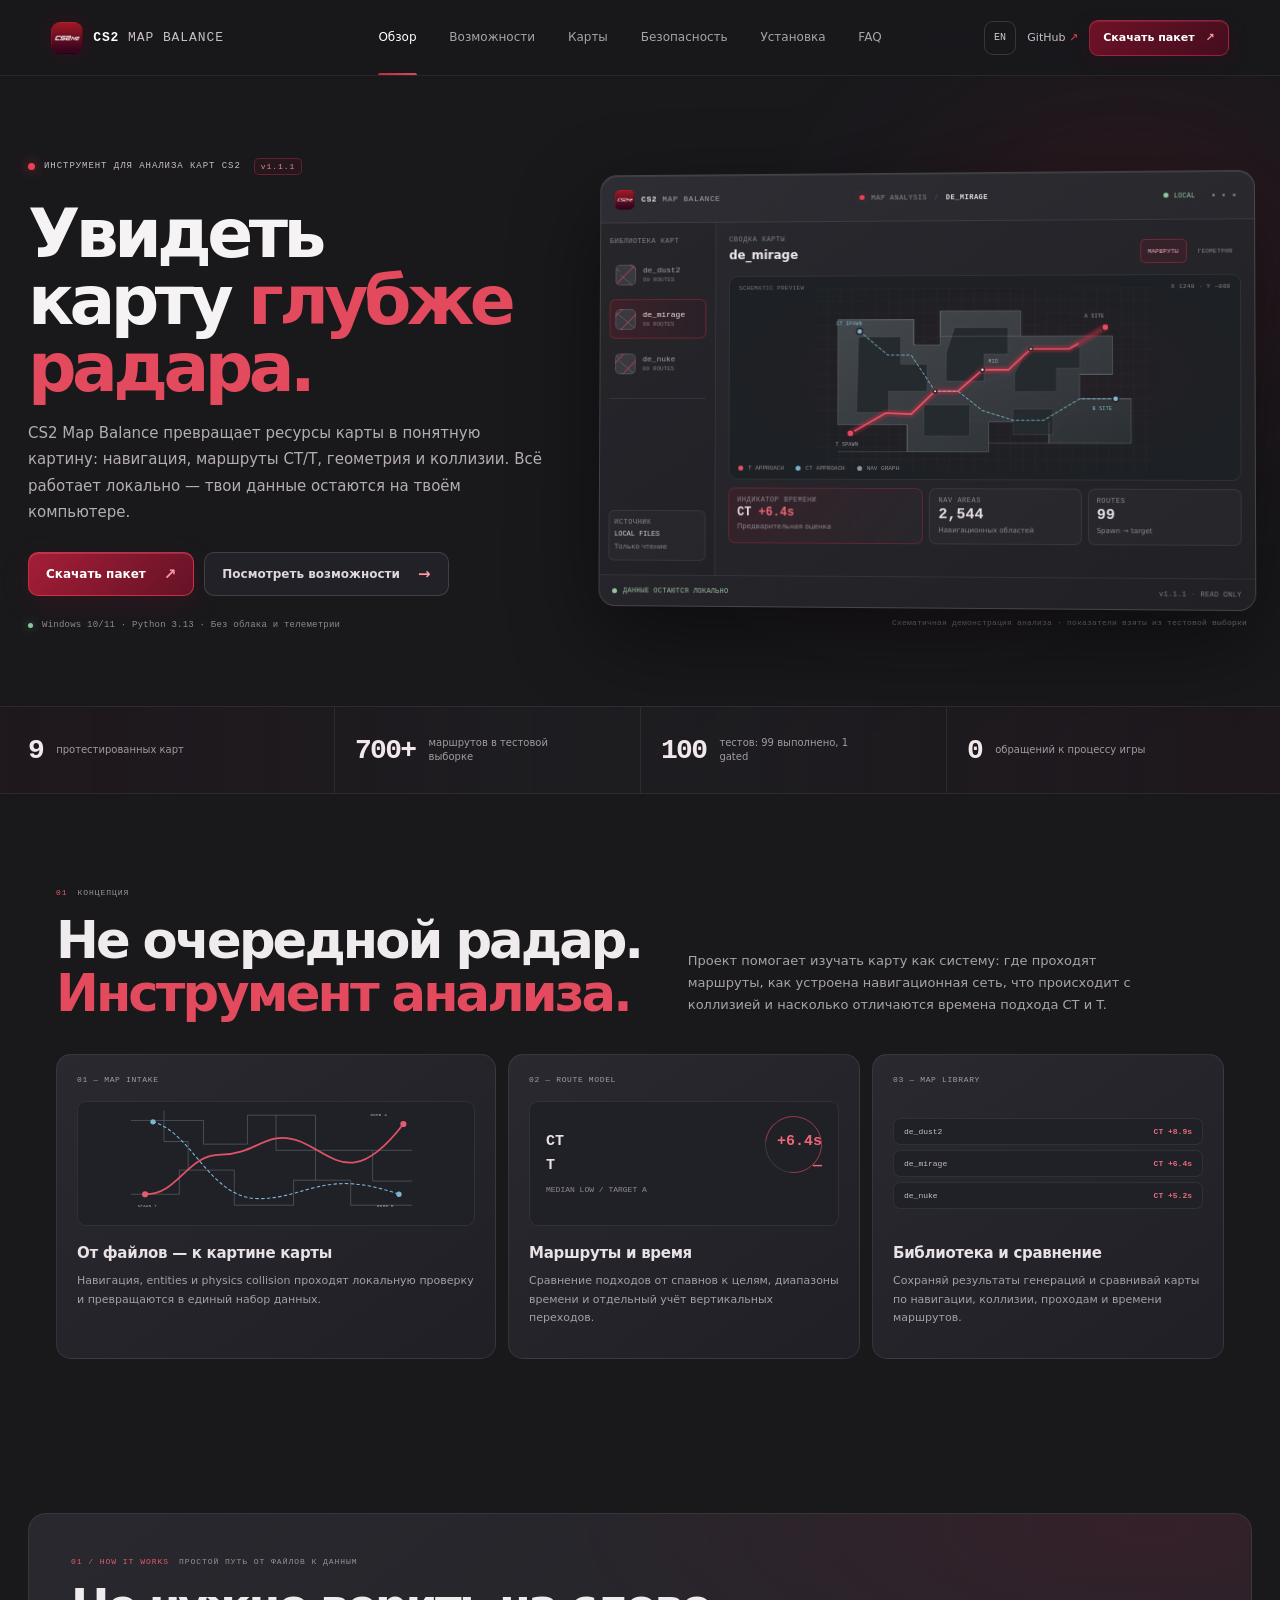
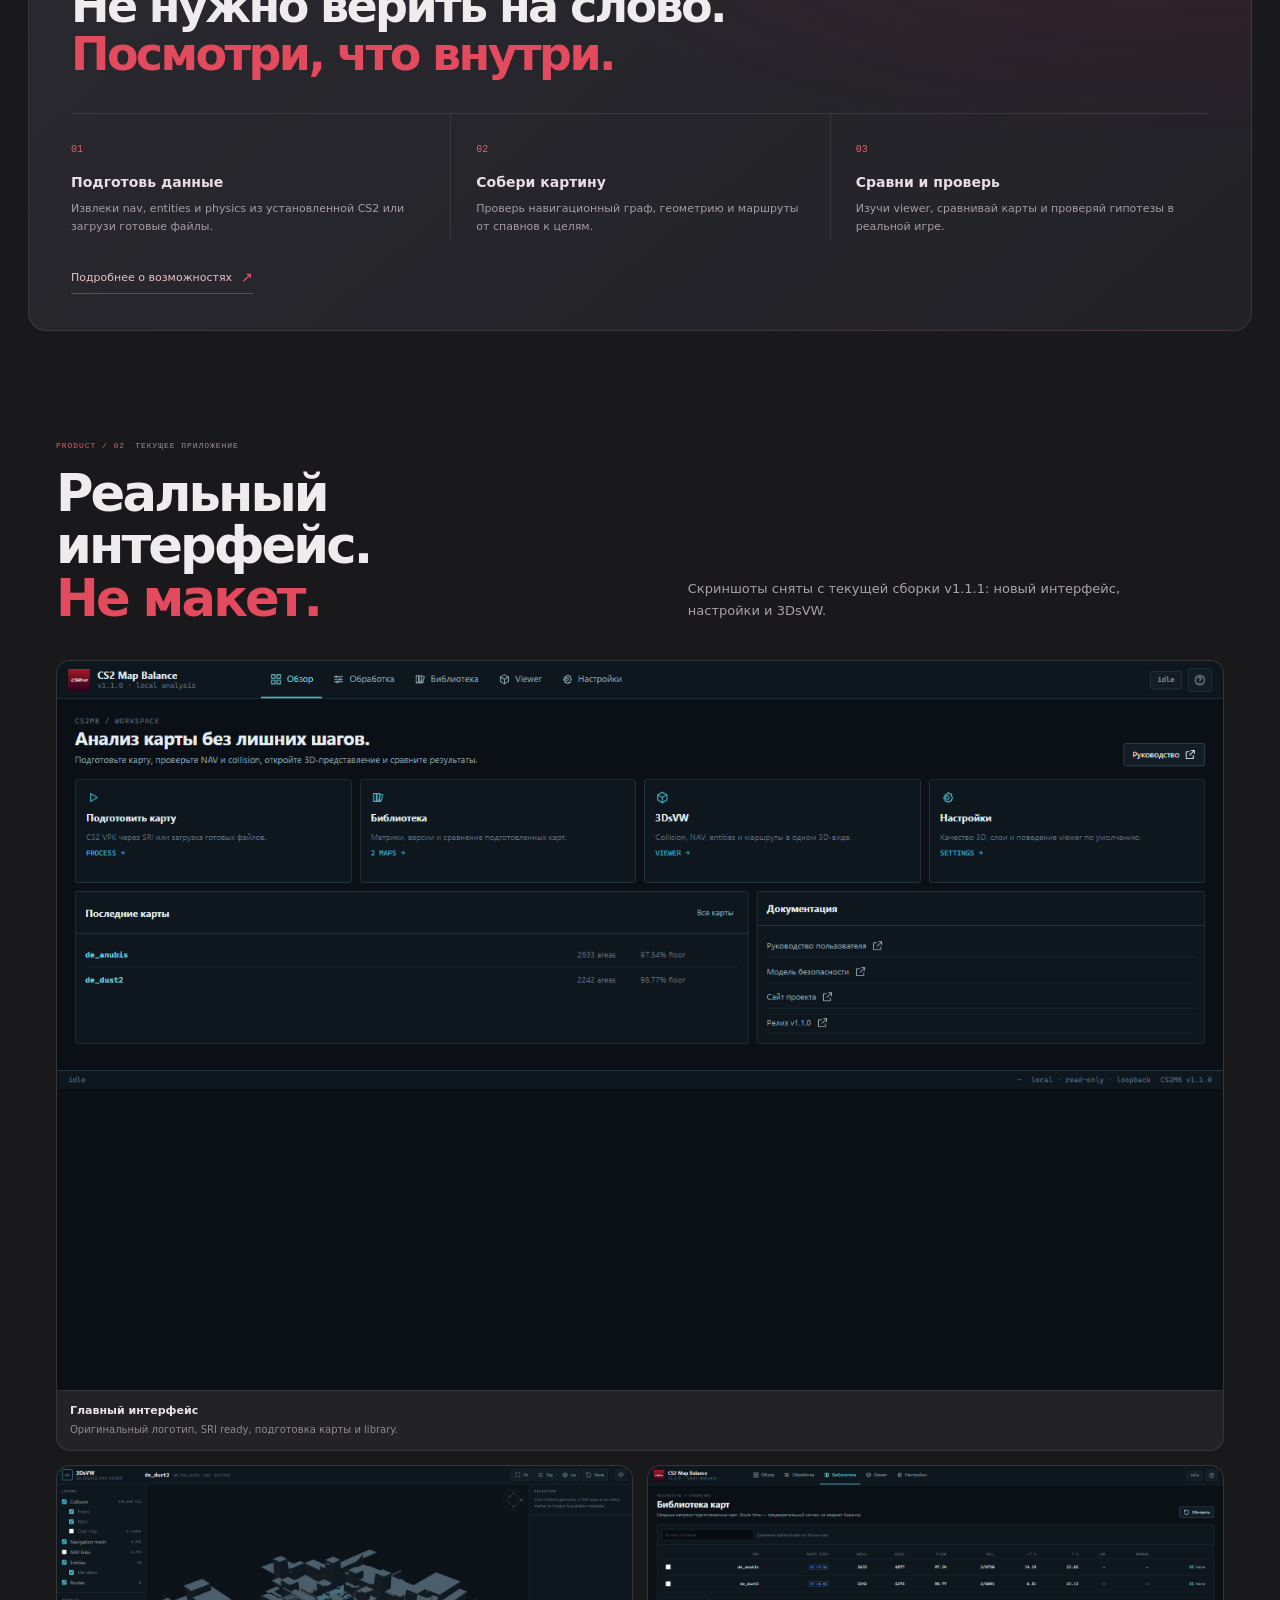
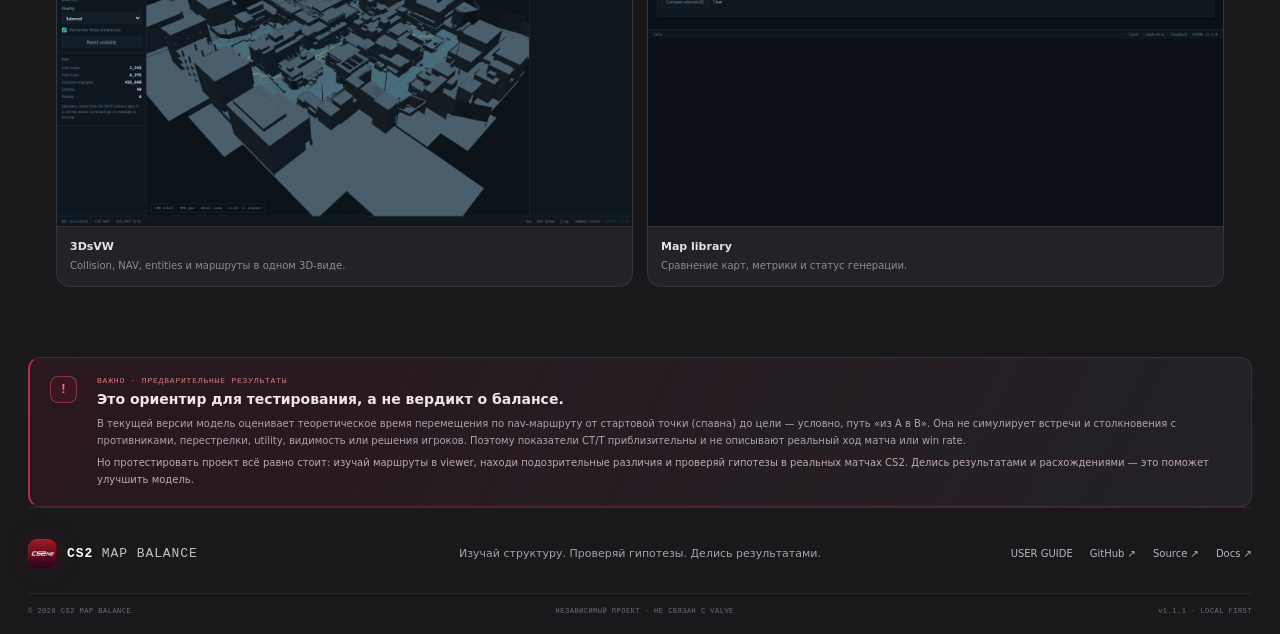
==== commit 12ab8c0c: "release: prepare v1.1.1" ====
--- a/index.html
+++ b/index.html
@@ -36,7 +36,7 @@
       <div class="header-actions">
         <button class="language-button" id="language-toggle" type="button" aria-label="Switch language">EN</button>
         <a class="github-button" href="https://github.com/Shtoblam/cs2mb-tool" target="_blank" rel="noopener" aria-label="Open GitHub repository">GitHub <span>↗</span></a>
-        <a class="header-download" href="https://github.com/Shtoblam/cs2mb-tool/releases/tag/v1.1.0" target="_blank" rel="noopener"><span data-ru="Скачать пакет" data-en="Download package">Скачать пакет</span><span>↗</span></a>
+        <a class="header-download" href="https://github.com/Shtoblam/cs2mb-tool/releases/tag/v1.1.1" target="_blank" rel="noopener"><span data-ru="Скачать пакет" data-en="Download package">Скачать пакет</span><span>↗</span></a>
       </div>
     </header>
 
@@ -45,11 +45,11 @@
         
 <section class="hero-section">
   <div class="hero-copy">
-    <div class="eyebrow"><span class="eyebrow-mark"></span><span data-ru="ИНСТРУМЕНТ ДЛЯ АНАЛИЗА КАРТ CS2" data-en="COUNTER-STRIKE 2 MAP ANALYSIS TOOL">ИНСТРУМЕНТ ДЛЯ АНАЛИЗА КАРТ CS2</span><span class="eyebrow-version">v1.1.0</span></div>
+    <div class="eyebrow"><span class="eyebrow-mark"></span><span data-ru="ИНСТРУМЕНТ ДЛЯ АНАЛИЗА КАРТ CS2" data-en="COUNTER-STRIKE 2 MAP ANALYSIS TOOL">ИНСТРУМЕНТ ДЛЯ АНАЛИЗА КАРТ CS2</span><span class="eyebrow-version">v1.1.1</span></div>
     <h1 data-ru="Увидеть карту <em>глубже радара.</em>" data-en="See the map <em>beyond the radar.</em>">Увидеть карту <em>глубже радара.</em></h1>
     <p class="hero-description" data-ru="CS2 Map Balance превращает ресурсы карты в понятную картину: навигация, маршруты CT/T, геометрия и коллизии. Всё работает локально — твои данные остаются на твоём компьютере." data-en="CS2 Map Balance turns map resources into a clearer picture of navigation, CT/T routes, geometry and collision. It runs locally — your data stays on your machine.">CS2 Map Balance превращает ресурсы карты в понятную картину: навигация, маршруты CT/T, геометрия и коллизии. Всё работает локально — твои данные остаются на твоём компьютере.</p>
     <div class="hero-actions">
-      <a class="button button-primary" href="https://github.com/Shtoblam/cs2mb-tool/releases/tag/v1.1.0" target="_blank" rel="noopener"><span data-ru="Скачать пакет" data-en="Download package">Скачать пакет</span><span class="button-arrow">↗</span></a>
+      <a class="button button-primary" href="https://github.com/Shtoblam/cs2mb-tool/releases/tag/v1.1.1" target="_blank" rel="noopener"><span data-ru="Скачать пакет" data-en="Download package">Скачать пакет</span><span class="button-arrow">↗</span></a>
       <button class="button button-secondary" type="button" data-page="features"><span data-ru="Посмотреть возможности" data-en="Explore the product">Посмотреть возможности</span><span class="button-arrow">→</span></button>
     </div>
     <div class="hero-footnote"><span class="hero-footnote-dot"></span><span data-ru="Windows 10/11 · Python 3.13 · Без облака и телеметрии" data-en="Windows 10/11 · Python 3.13 · No cloud or telemetry">Windows 10/11 · Python 3.13 · Без облака и телеметрии</span></div>
@@ -123,7 +123,7 @@
           </div>
         </div>
       </div>
-      <div class="product-window-footer"><span><i class="footer-ready-dot"></i><span data-ru="ДАННЫЕ ОСТАЮТСЯ ЛОКАЛЬНО" data-en="DATA STAYS ON YOUR MACHINE">ДАННЫЕ ОСТАЮТСЯ ЛОКАЛЬНО</span></span><span>v1.1.0 <b>·</b> READ ONLY</span></div>
+      <div class="product-window-footer"><span><i class="footer-ready-dot"></i><span data-ru="ДАННЫЕ ОСТАЮТСЯ ЛОКАЛЬНО" data-en="DATA STAYS ON YOUR MACHINE">ДАННЫЕ ОСТАЮТСЯ ЛОКАЛЬНО</span></span><span>v1.1.1 <b>·</b> READ ONLY</span></div>
     </div>
     <div class="preview-caption" data-ru="Схематичная демонстрация анализа · показатели взяты из тестовой выборки" data-en="Illustrative analysis preview · figures taken from the test dataset">Схематичная демонстрация анализа · показатели взяты из тестовой выборки</div>
   </div>
@@ -188,7 +188,7 @@
             <div class="section-kicker"><span>PRODUCT / 02</span><span data-ru="ТЕКУЩЕЕ ПРИЛОЖЕНИЕ" data-en="CURRENT APPLICATION">ТЕКУЩЕЕ ПРИЛОЖЕНИЕ</span></div>
             <div class="section-heading">
               <h2 data-ru="Реальный интерфейс.<br><em>Не макет.</em>" data-en="The actual application.<br><em>Not a mockup.</em>">Реальный интерфейс.<br><em>Не макет.</em></h2>
-              <p data-ru="Скриншоты сняты с текущей сборки v1.1.0: новый интерфейс, настройки и 3DsVW." data-en="Captured from the current v1.1.0 build: new UI, settings and 3DsVW.">Скриншоты сняты с текущей сборки v1.1.0: новый интерфейс, настройки и 3DsVW.</p>
+              <p data-ru="Скриншоты сняты с текущей сборки v1.1.1: новый интерфейс, настройки и 3DsVW." data-en="Captured from the current v1.1.1 build: new UI, settings and 3DsVW.">Скриншоты сняты с текущей сборки v1.1.1: новый интерфейс, настройки и 3DsVW.</p>
             </div>
             <div class="screenshot-grid">
               <figure class="wide"><img src="docs/assets/screenshots/app-v1.1-overview.png" alt="CS2MB main intake interface with original logo and SRI status" loading="lazy"><figcaption><b data-ru="Главный интерфейс" data-en="Main interface">Главный интерфейс</b><span data-ru="Оригинальный логотип, SRI ready, подготовка карты и library." data-en="Original logo, SRI ready, map intake and library.">Оригинальный логотип, SRI ready, подготовка карты и library.</span></figcaption></figure>
@@ -221,7 +221,7 @@
         <div class="section-kicker"><span>02</span><span data-ru="ВОЗМОЖНОСТИ" data-en="CAPABILITIES">ВОЗМОЖНОСТИ</span></div>
         <div class="section-heading">
           <h2 data-ru="Что находится<br><em>под капотом.</em>" data-en="What’s under<br><em>the hood.</em>">Что находится<br><em>под капотом.</em></h2>
-          <p data-ru="v1.1.0 сфокусирована на измеримых данных карты. Это не симулятор матча и не предсказатель победителя." data-en="v1.1.0 focuses on measurable map data. It is not a match simulator or a winner predictor.">v1.1.0 сфокусирована на измеримых данных карты. Это не симулятор матча и не предсказатель победителя.</p>
+          <p data-ru="v1.1.1 сфокусирована на измеримых данных карты. Это не симулятор матча и не предсказатель победителя." data-en="v1.1.1 focuses on measurable map data. It is not a match simulator or a winner predictor.">v1.1.1 сфокусирована на измеримых данных карты. Это не симулятор матча и не предсказатель победителя.</p>
         </div>
         <div class="feature-grid">
           <article class="feature"><span class="feature-icon">⌁</span><div><h3 data-ru="Навигационная сеть" data-en="Navigation graph">Навигационная сеть</h3><p data-ru="Подсчёт nav areas и связей, анализ структуры и построение репрезентативных маршрутов." data-en="Count nav areas and edges, inspect graph structure and build representative routes.">Подсчёт nav areas и связей, анализ структуры и построение репрезентативных маршрутов.</p></div><span class="feature-id">F_01</span></article>
@@ -236,11 +236,11 @@
             <div class="section-kicker"><span>SRI / 03</span><span data-ru="ИНСПЕКТОР РЕСУРСОВ" data-en="SOURCE RESOURCE INSPECTOR">ИНСПЕКТОР РЕСУРСОВ</span></div>
             <h2 data-ru="Скомпилированные ресурсы — <em>внутри процесса.</em>" data-en="Compiled resources, <em>decoded in-process.</em>">Скомпилированные ресурсы — <em>внутри процесса.</em></h2>
             <p data-ru="Собственный SRI читает PHYS и EntityLump напрямую, без Source2Viewer-CLI и resourceinfo. Python-анализ и контракты данных остаются прежними." data-en="The first-party SRI reads PHYS and EntityLump directly, without Source2Viewer-CLI or resourceinfo. The Python analysis layer and data contracts stay unchanged.">Собственный SRI читает PHYS и EntityLump напрямую, без Source2Viewer-CLI и resourceinfo. Python-анализ и контракты данных остаются прежними.</p>
-            <a class="inline-link" href="https://github.com/Shtoblam/cs2mb-tool/releases/tag/v1.1.0" target="_blank" rel="noopener"><span data-ru="Скачать полный пакет" data-en="Download the complete package">Скачать полный пакет</span> <b>↗</b></a>
+            <a class="inline-link" href="https://github.com/Shtoblam/cs2mb-tool/releases/tag/v1.1.1" target="_blank" rel="noopener"><span data-ru="Скачать полный пакет" data-en="Download the complete package">Скачать полный пакет</span> <b>↗</b></a>
           </div>
           <div class="engine-visual"><img class="engine-story-image" src="docs/assets/illustrations/engine.svg" alt="SRI resource path: map VPK, validated data and the existing CS2MB analysis layer" loading="lazy"></div>
         </div>
-        <div class="scope-note"><span class="scope-mark">!</span><p><b data-ru="Границы v1.1.0" data-en="v1.1.0 scope">Границы v1.1.0</b><span data-ru="Это упрощённый расчёт маршрута от спавна до цели, а не симуляция раунда. Пока не моделируются встречи и столкновения с противниками, перестрелки, utility, видимость и решения игроков; CT/T — предварительный индикатор времени, а не вывод о реальном балансе." data-en="This is a simplified spawn-to-target route estimate, not a round simulation. Enemy encounters, firefights, utility, line of sight and player decisions are not modeled. 3DsVW shows collision, NAV and entities, not render-world geometry. CT/T is a preliminary timing indicator, not a conclusion about real match balance.">Пока нет combat-модели, win-rate prediction и detection/encounter timing. 3DsVW показывает collision, NAV и entities, а не render world. Вердикт баланса основан только на времени маршрутов.</span></p></div>
+        <div class="scope-note"><span class="scope-mark">!</span><p><b data-ru="Границы v1.1.1" data-en="v1.1.1 scope">Границы v1.1.1</b><span data-ru="Это упрощённый расчёт маршрута от спавна до цели, а не симуляция раунда. Пока не моделируются встречи и столкновения с противниками, перестрелки, utility, видимость и решения игроков; CT/T — предварительный индикатор времени, а не вывод о реальном балансе." data-en="This is a simplified spawn-to-target route estimate, not a round simulation. Enemy encounters, firefights, utility, line of sight and player decisions are not modeled. 3DsVW shows collision, NAV and entities, not render-world geometry. CT/T is a preliminary timing indicator, not a conclusion about real match balance.">Пока нет combat-модели, win-rate prediction и detection/encounter timing. 3DsVW показывает collision, NAV и entities, а не render world. Вердикт баланса основан только на времени маршрутов.</span></p></div>
       </div>
     </section>
         <div class="page-width feature-story engine-story">
@@ -275,13 +275,13 @@
         <div class="page-intro page-width">
           <div class="section-kicker"><span>DATASET / 03</span><span data-ru="ТЕСТОВАЯ ВЫБОРКА" data-en="TEST DATASET">ТЕСТОВАЯ ВЫБОРКА</span></div>
           <h1 data-ru="Данные, а не <em>догадки.</em>" data-en="Data, not <em>guesswork.</em>">Данные, а не <em>догадки.</em></h1>
-          <p data-ru="Ниже — фактическая тестовая выборка v1.1.0: навигационные области, связи, качество сопоставления пола, wall flags и число маршрутов." data-en="The v1.1.0 test batch: navigation areas, graph edges, floor matching, wall flags and route counts.">Ниже — фактическая тестовая выборка v1.1.0: навигационные области, связи, качество сопоставления пола, wall flags и число маршрутов.</p>
+          <p data-ru="Ниже — фактическая тестовая выборка v1.1.1: навигационные области, связи, качество сопоставления пола, wall flags и число маршрутов." data-en="The v1.1.1 test batch: navigation areas, graph edges, floor matching, wall flags and route counts.">Ниже — фактическая тестовая выборка v1.1.1: навигационные области, связи, качество сопоставления пола, wall flags и число маршрутов.</p>
         </div>
         <section class="section wrap" id="maps">
       <div class="section-kicker"><span>03</span><span data-ru="ТЕСТОВАЯ ВЫБОРКА" data-en="TESTED MAPS">ТЕСТОВАЯ ВЫБОРКА</span></div>
       <div class="section-heading">
         <h2 data-ru="Проверено на<br><em>реальных картах.</em>" data-en="Tested on<br><em>real maps.</em>">Проверено на<br><em>реальных картах.</em></h2>
-        <p data-ru="В v1.1.0 проверялись девять карт. Показатель CT/T — эвристика времени маршрута, а не утверждение о соревновательном балансе." data-en="Nine maps were exercised in v1.1.0. The CT/T figure is a route-time heuristic, not a claim about competitive balance.">В v1.1.0 проверялись девять карт. Показатель CT/T — эвристика времени маршрута, а не утверждение о соревновательном балансе.</p>
+        <p data-ru="В v1.1.1 проверялись девять карт. Показатель CT/T — эвристика времени маршрута, а не утверждение о соревновательном балансе." data-en="Nine maps were exercised in v1.1.1. The CT/T figure is a route-time heuristic, not a claim about competitive balance.">В v1.1.1 проверялись девять карт. Показатель CT/T — эвристика времени маршрута, а не утверждение о соревновательном балансе.</p>
       </div>
       <div class="table-wrap">
         <table>
@@ -343,7 +343,7 @@
       <div class="section-kicker"><span>05</span><span data-ru="НАЧАТЬ РАБОТУ" data-en="GET STARTED">НАЧАТЬ РАБОТУ</span></div>
       <div class="section-heading">
         <h2 data-ru="От установки<br><em>до первого viewer.</em>" data-en="From setup<br><em>to your first viewer.</em>">От установки<br><em>до первого viewer.</em></h2>
-        <p data-ru="v1.1.0 рассчитана на Windows 10/11 x64. Основной runtime использует стандартную библиотеку Python — pip install не нужен." data-en="v1.1.0 targets Windows 10/11 x64. The core runtime uses the Python standard library — no pip install required.">v1.1.0 рассчитана на Windows 10/11 x64. Основной runtime использует стандартную библиотеку Python — pip install не нужен.</p>
+        <p data-ru="v1.1.1 рассчитана на Windows 10/11 x64. Основной runtime использует стандартную библиотеку Python — pip install не нужен." data-en="v1.1.1 targets Windows 10/11 x64. The core runtime uses the Python standard library — no pip install required.">v1.1.1 рассчитана на Windows 10/11 x64. Основной runtime использует стандартную библиотеку Python — pip install не нужен.</p>
       </div>
       <div class="steps">
         <article><span>01</span><h3 data-ru="Подготовь среду" data-en="Prepare the environment">Подготовь среду</h3><p data-ru="Установи Python 3.13 x64 и скачай архив проекта." data-en="Install Python 3.13 x64 and download the project archive.">Установи Python 3.13 x64 и скачай архив проекта.</p></article>
@@ -357,8 +357,8 @@
         <div><span data-ru="ДОПОЛНИТЕЛЬНО" data-en="OPTIONAL">ДОПОЛНИТЕЛЬНО</span><b>SRI — включён в пакет</b></div>
       </div>
       <div class="download-panel">
-        <div><span class="download-kicker">CS2 MAP BALANCE / v1.1.0</span><h3 data-ru="Готов изучить свою карту?" data-en="Ready to inspect a map?">Готов изучить свою карту?</h3><p data-ru="Скачай актуальный архив исходников и открой инструкцию по установке." data-en="Get the latest source archive and follow the installation guide.">Начни с релиза и подробного руководства по установке.</p></div>
-        <div class="download-actions"><a class="button button-primary" href="https://github.com/Shtoblam/cs2mb-tool/releases/tag/v1.1.0" target="_blank" rel="noopener" data-ru="Скачать полный пакет ↗" data-en="Download complete package ↗">Скачать полный пакет ↗</a><a class="button button-ghost" href="README.ru.md" data-href-ru="README.ru.md" data-href-en="README.md" data-ru="Инструкция ↗" data-en="Documentation ↗">Инструкция ↗</a></div>
+        <div><span class="download-kicker">CS2 MAP BALANCE / v1.1.1</span><h3 data-ru="Готов изучить свою карту?" data-en="Ready to inspect a map?">Готов изучить свою карту?</h3><p data-ru="Скачай актуальный архив исходников и открой инструкцию по установке." data-en="Get the latest source archive and follow the installation guide.">Начни с релиза и подробного руководства по установке.</p></div>
+        <div class="download-actions"><a class="button button-primary" href="https://github.com/Shtoblam/cs2mb-tool/releases/tag/v1.1.1" target="_blank" rel="noopener" data-ru="Скачать полный пакет ↗" data-en="Download complete package ↗">Скачать полный пакет ↗</a><a class="button button-ghost" href="README.ru.md" data-href-ru="README.ru.md" data-href-en="README.md" data-ru="Инструкция ↗" data-en="Documentation ↗">Инструкция ↗</a></div>
       </div>
     </section>
         <div class="page-width install-preview">
@@ -395,7 +395,7 @@
         <p data-ru="Изучай структуру. Проверяй гипотезы. Делись результатами." data-en="Explore the structure. Test your hypotheses. Share what you find.">Изучай структуру. Проверяй гипотезы. Делись результатами.</p>
         <div class="footer-links"><a href="docs/USER_GUIDE.md" target="_blank" rel="noopener">USER GUIDE</a><a href="https://github.com/Shtoblam/cs2mb-tool" target="_blank" rel="noopener">GitHub ↗</a><a href="https://github.com/Shtoblam/cs2mb-tool/archive/refs/heads/main.zip" target="_blank" rel="noopener">Source ↗</a><a href="README.ru.md" data-href-ru="README.ru.md" data-href-en="README.md">Docs ↗</a></div>
       </div>
-      <div class="footer-bottom"><span>© 2026 CS2 MAP BALANCE</span><span data-ru="НЕЗАВИСИМЫЙ ПРОЕКТ · НЕ СВЯЗАН С VALVE" data-en="INDEPENDENT PROJECT · NOT AFFILIATED WITH VALVE">НЕЗАВИСИМЫЙ ПРОЕКТ · НЕ СВЯЗАН С VALVE</span><span>v1.1.0 · LOCAL FIRST</span></div>
+      <div class="footer-bottom"><span>© 2026 CS2 MAP BALANCE</span><span data-ru="НЕЗАВИСИМЫЙ ПРОЕКТ · НЕ СВЯЗАН С VALVE" data-en="INDEPENDENT PROJECT · NOT AFFILIATED WITH VALVE">НЕЗАВИСИМЫЙ ПРОЕКТ · НЕ СВЯЗАН С VALVE</span><span>v1.1.1 · LOCAL FIRST</span></div>
     </footer>
   </div>
 </body>
